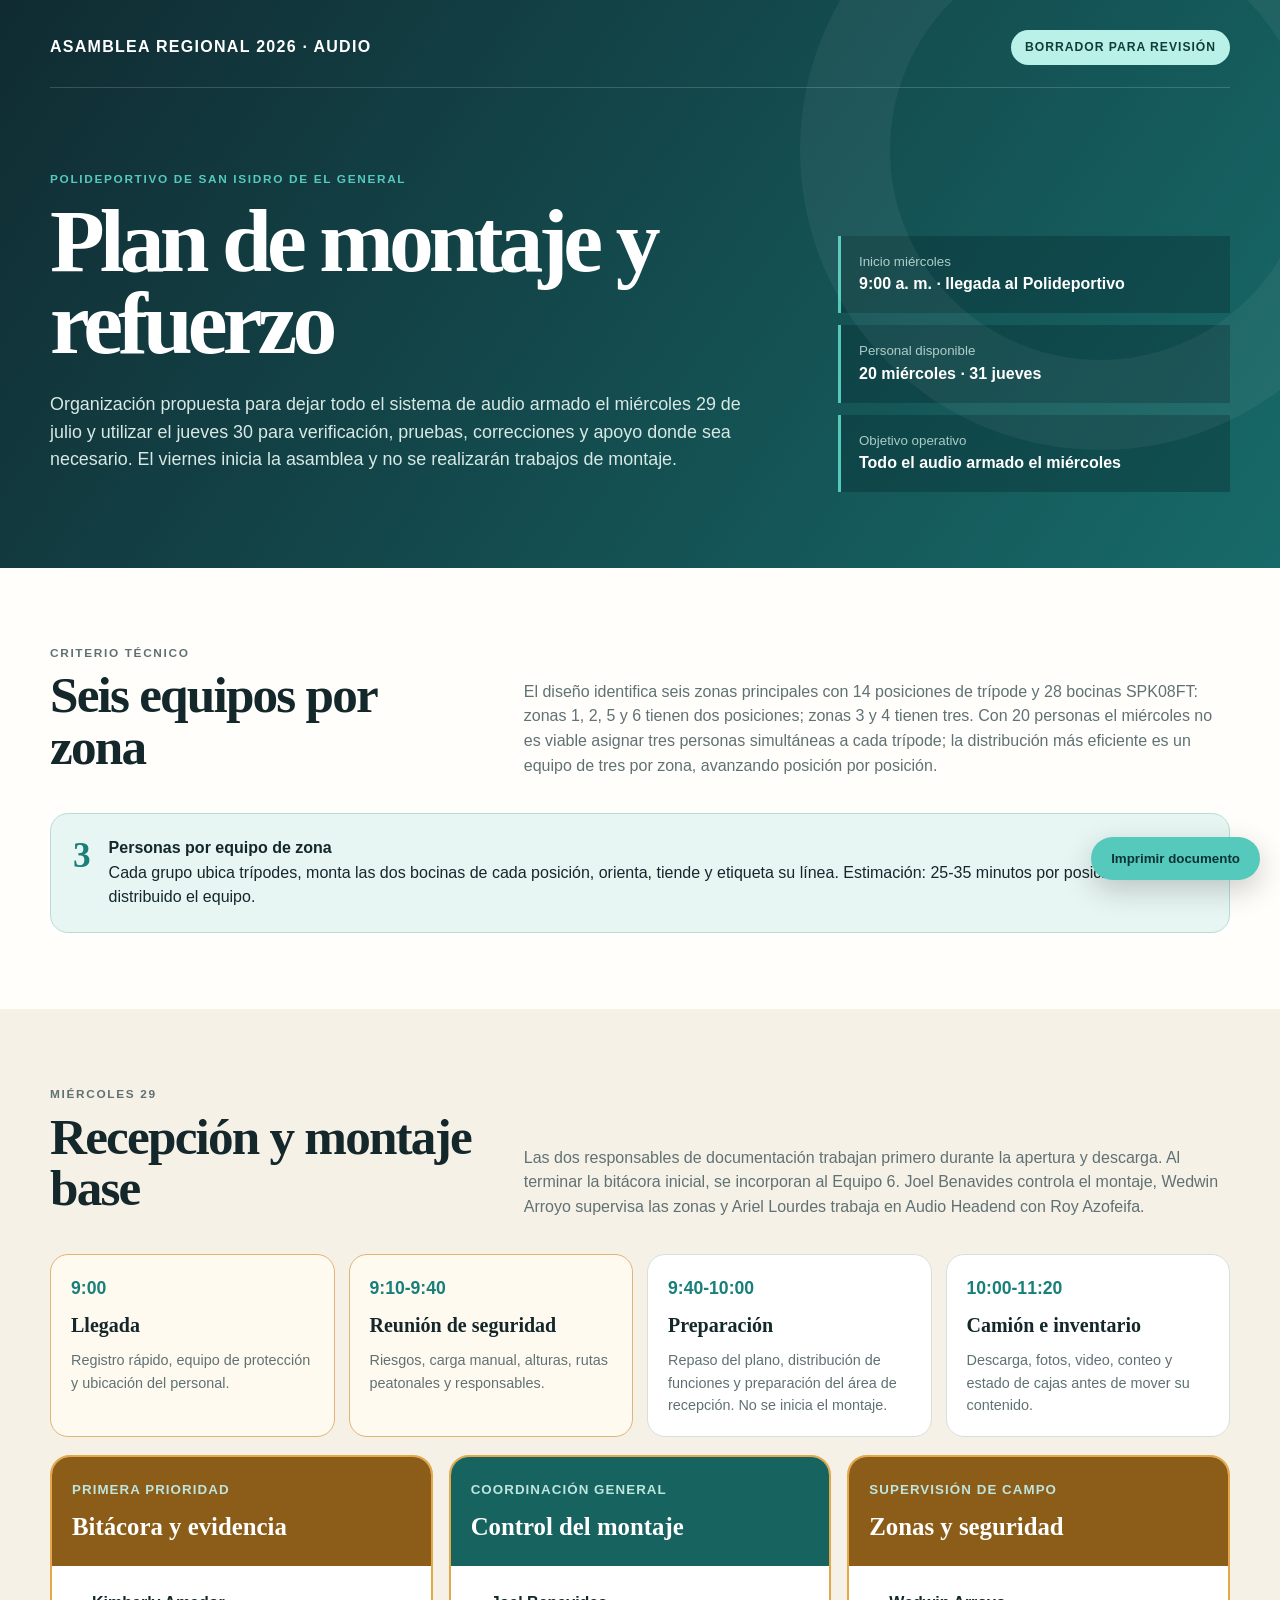
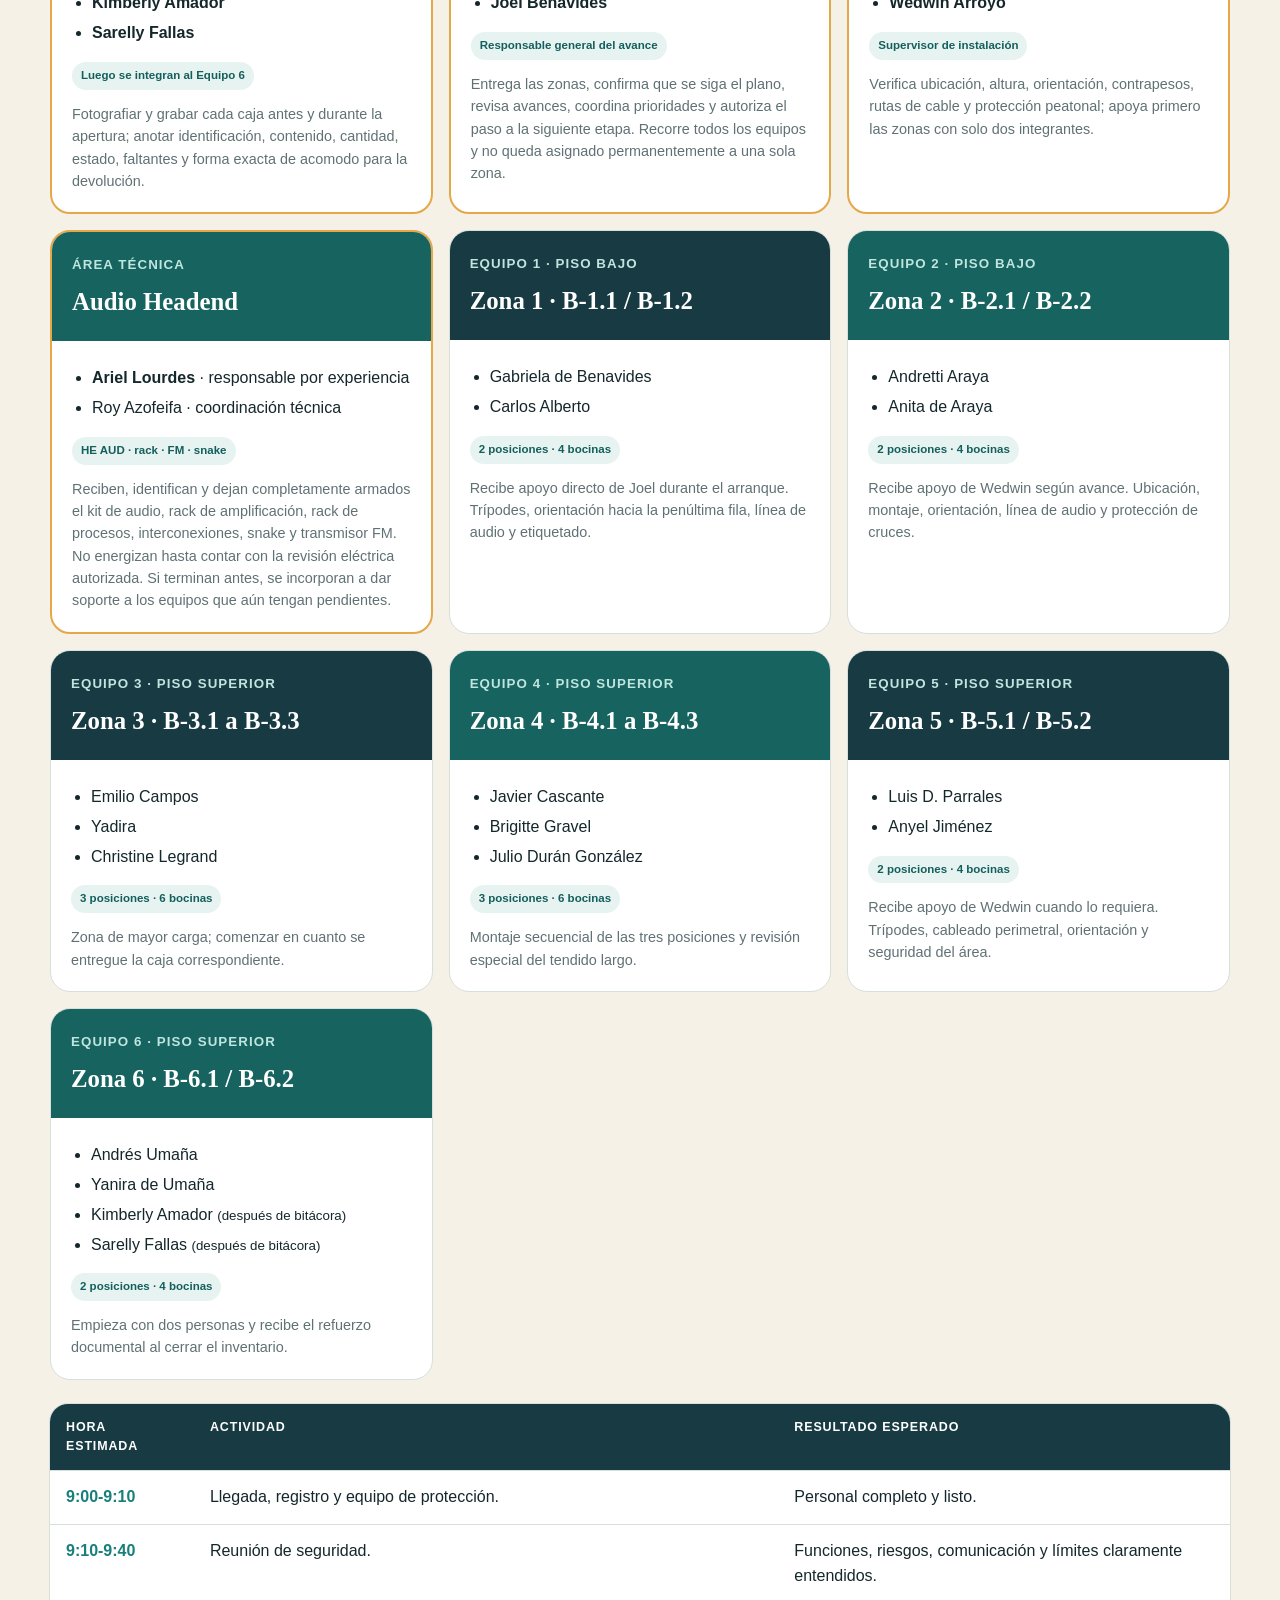
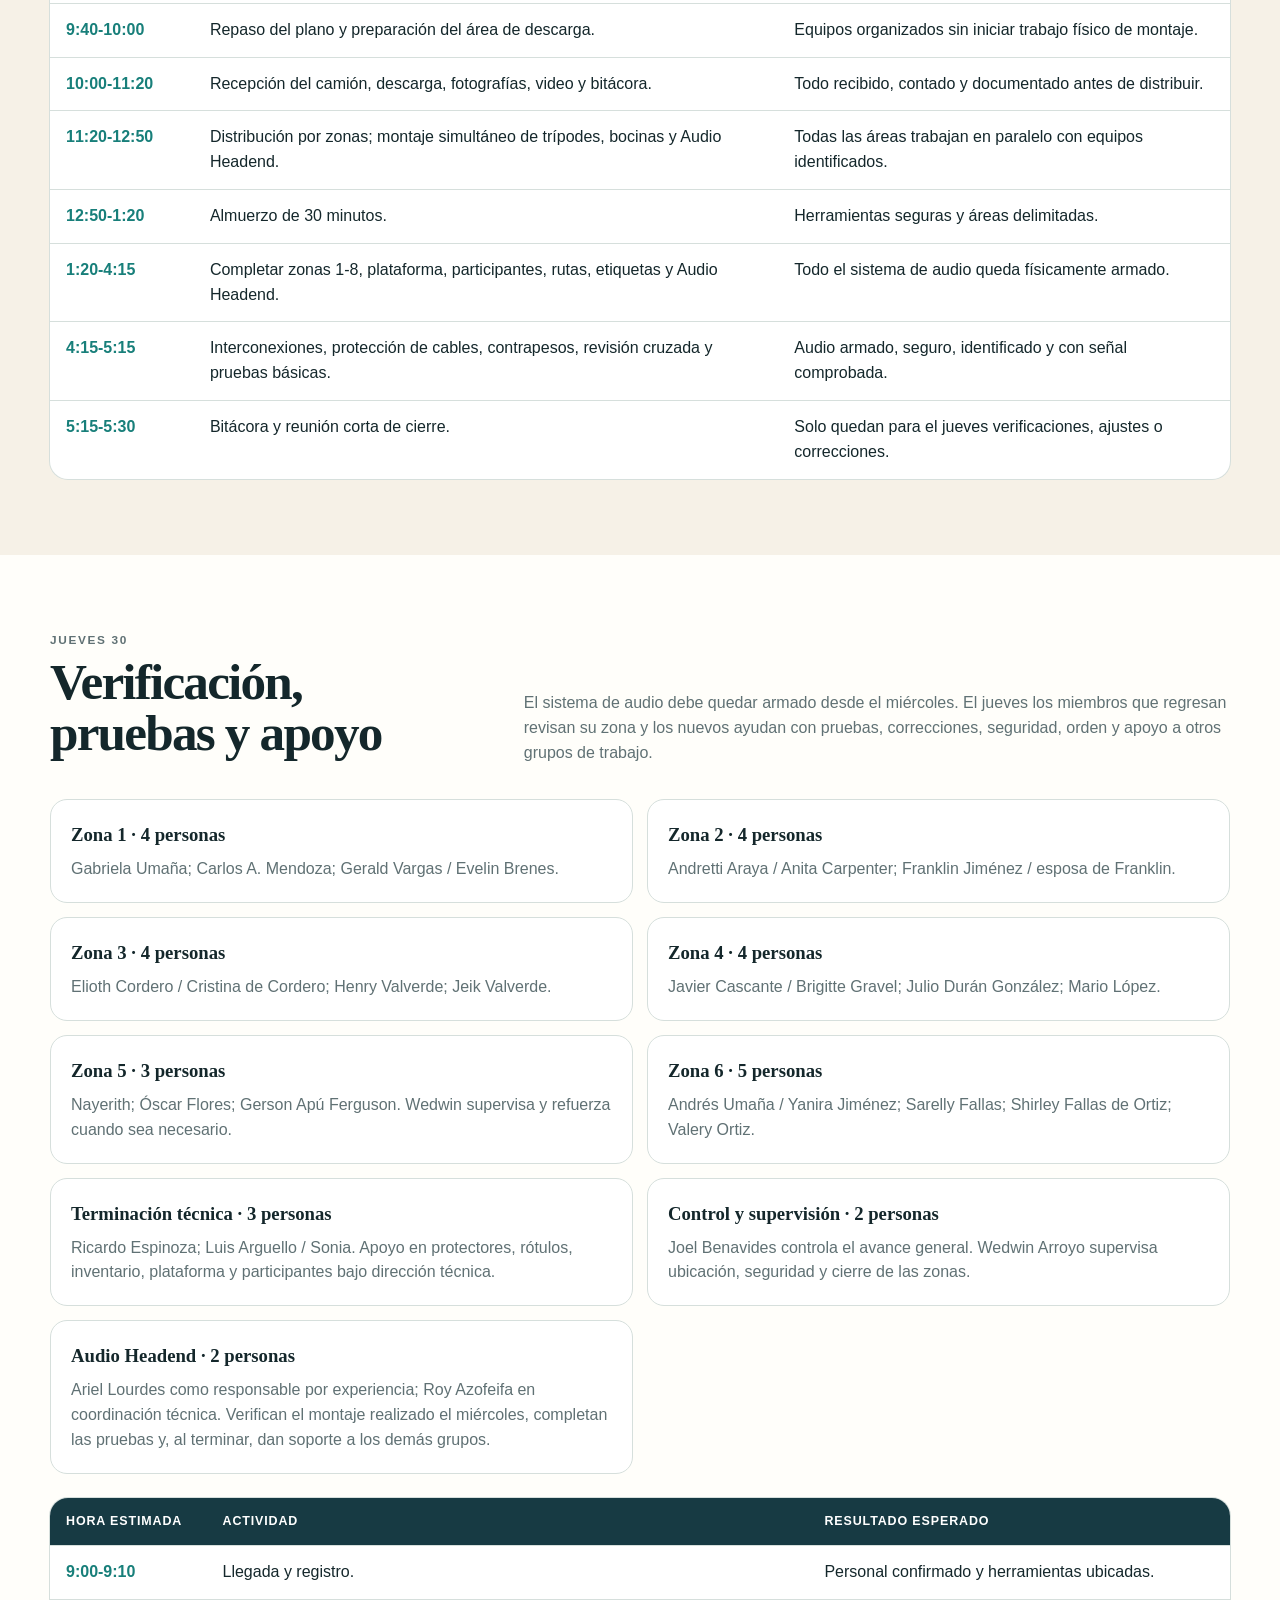
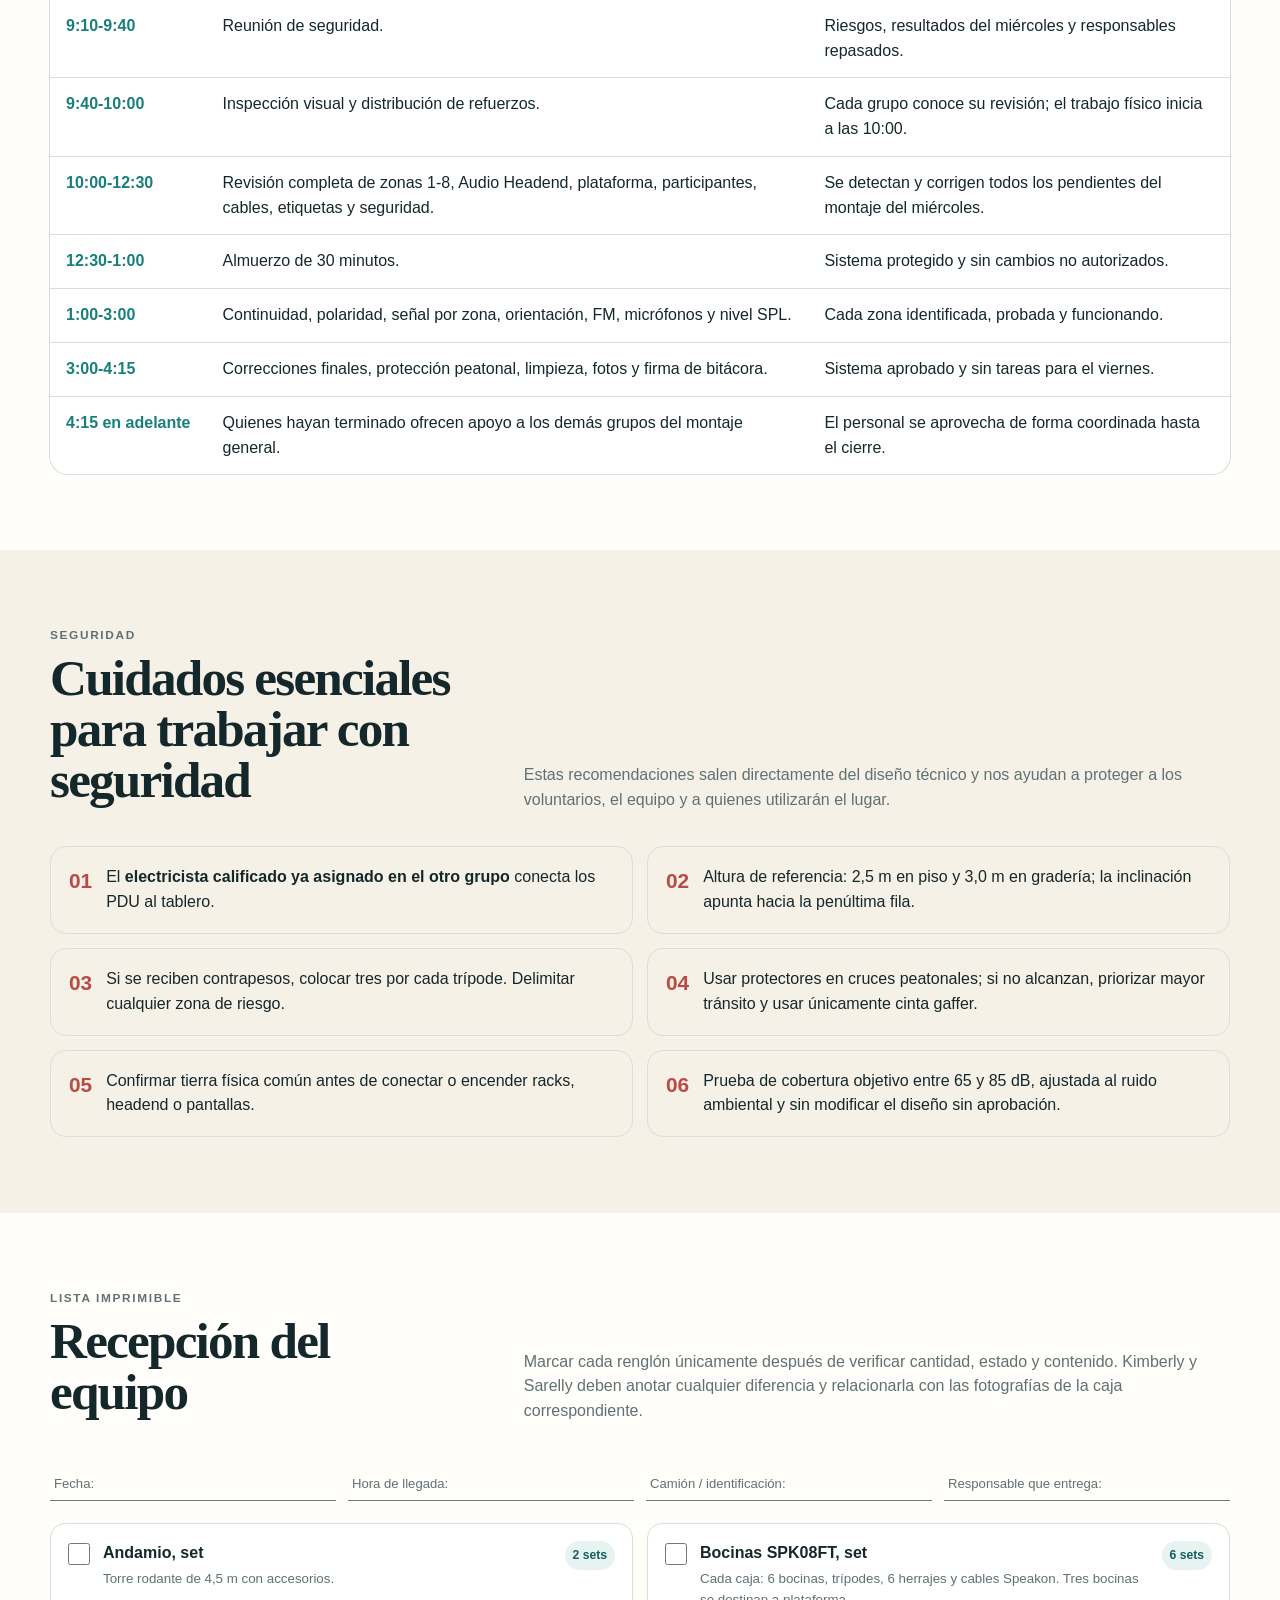
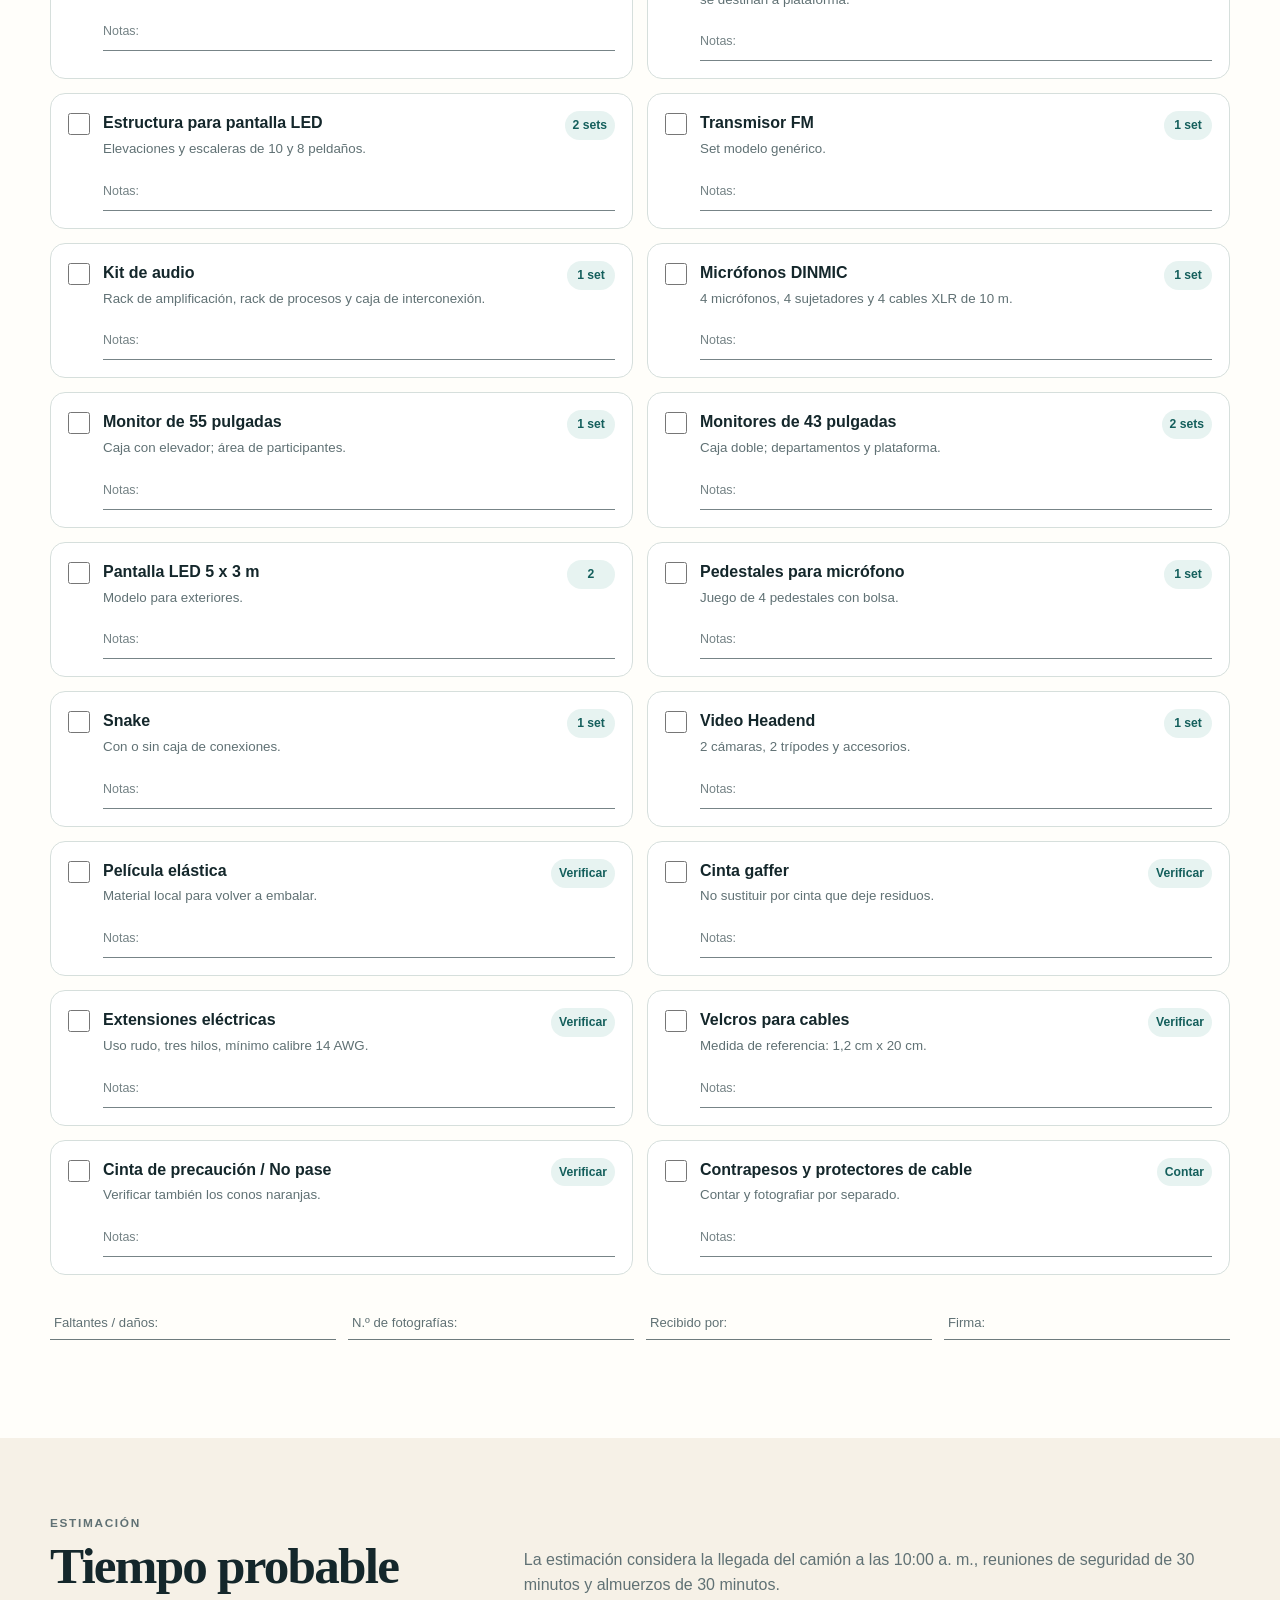
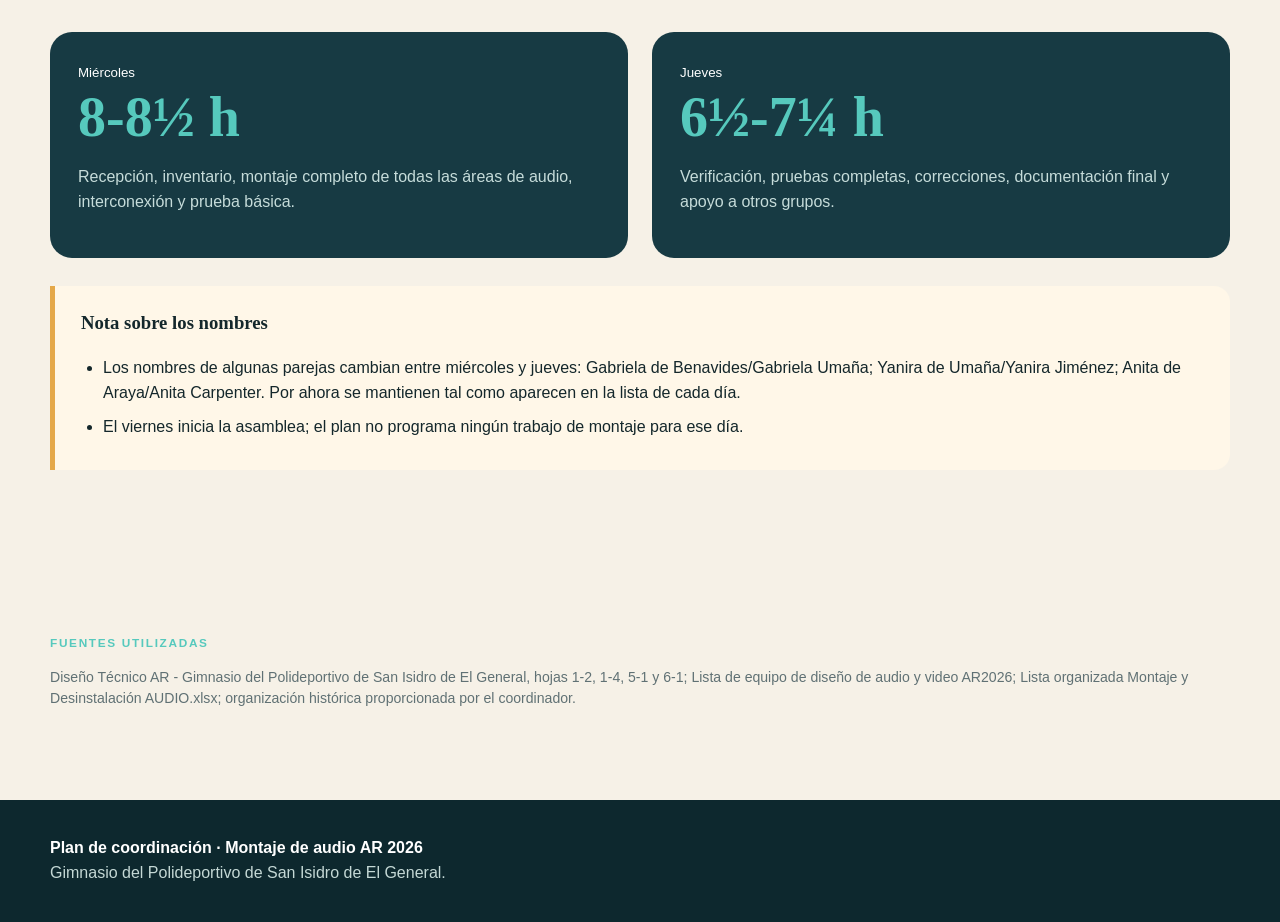
==== compact.html @ 38f13f56 "Add files via upload" ====
<!doctype html>
<html lang="es">
<head>
  <meta charset="utf-8">
  <meta name="viewport" content="width=device-width,initial-scale=1">
  <title>Plan de montaje de audio | AR 2026</title>
  <link rel="stylesheet" href="styles.css">
  <link rel="stylesheet" href="compact-print.css">
</head>
<body>
  <header class="hero"><div class="shell"><div class="brand"><strong>ASAMBLEA REGIONAL 2026 · AUDIO</strong><span class="status">Borrador para revisión</span></div><div class="hero-grid"><div><p class="eyebrow">Polideportivo de San Isidro de El General</p><h1>Plan de montaje y refuerzo</h1><p class="lead">Organización propuesta para dejar todo el sistema de audio armado el miércoles 29 de julio y utilizar el jueves 30 para verificación, pruebas, correcciones y apoyo donde sea necesario. El viernes inicia la asamblea y no se realizarán trabajos de montaje.</p></div><div class="hero-facts"><div><small>Inicio miércoles</small><b>9:00 a. m. · llegada al Polideportivo</b></div><div><small>Personal disponible</small><b>20 miércoles · 31 jueves</b></div><div><small>Objetivo operativo</small><b>Todo el audio armado el miércoles</b></div></div></div></div></header>

  <section class="section"><div class="shell"><div class="section-head"><div><p class="kicker">Criterio técnico</p><h2>Seis equipos por zona</h2></div><p>El diseño identifica seis zonas principales con 14 posiciones de trípode y 28 bocinas SPK08FT: zonas 1, 2, 5 y 6 tienen dos posiciones; zonas 3 y 4 tienen tres. Con 20 personas el miércoles no es viable asignar tres personas simultáneas a cada trípode; la distribución más eficiente es un equipo de tres por zona, avanzando posición por posición.</p></div><div class="callout"><div class="num">3</div><p><b>Personas por equipo de zona</b><br>Cada grupo ubica trípodes, monta las dos bocinas de cada posición, orienta, tiende y etiqueta su línea. Estimación: 25-35 minutos por posición una vez distribuido el equipo.</p></div></div></section>

  <section class="section alt"><div class="shell"><div class="section-head"><div><p class="kicker">Miércoles 29</p><h2>Recepción y montaje base</h2></div><p>Las dos responsables de documentación trabajan primero durante la apertura y descarga. Al terminar la bitácora inicial, se incorporan al Equipo 6. Joel Benavides controla el montaje, Wedwin Arroyo supervisa las zonas y Ariel Lourdes trabaja en Audio Headend con Roy Azofeifa.</p></div>
    <div class="timeline"><article class="time-card critical"><time>9:00</time><h3>Llegada</h3><p>Registro rápido, equipo de protección y ubicación del personal.</p></article><article class="time-card critical"><time>9:10-9:40</time><h3>Reunión de seguridad</h3><p>Riesgos, carga manual, alturas, rutas peatonales y responsables.</p></article><article class="time-card"><time>9:40-10:00</time><h3>Preparación</h3><p>Repaso del plano, distribución de funciones y preparación del área de recepción. No se inicia el montaje.</p></article><article class="time-card"><time>10:00-11:20</time><h3>Camión e inventario</h3><p>Descarga, fotos, video, conteo y estado de cajas antes de mover su contenido.</p></article></div>
    <div style="height:18px"></div>
    <div class="teams">
      <article class="team special"><div class="team-top"><small>Primera prioridad</small><h3>Bitácora y evidencia</h3></div><div class="team-body"><ul><li><b>Kimberly Amador</b></li><li><b>Sarelly Fallas</b></li></ul><span class="tag">Luego se integran al Equipo 6</span><p class="task">Fotografiar y grabar cada caja antes y durante la apertura; anotar identificación, contenido, cantidad, estado, faltantes y forma exacta de acomodo para la devolución.</p></div></article>
      <article class="team special"><div class="team-top"><small>Coordinación general</small><h3>Control del montaje</h3></div><div class="team-body"><ul><li><b>Joel Benavides</b></li></ul><span class="tag">Responsable general del avance</span><p class="task">Entrega las zonas, confirma que se siga el plano, revisa avances, coordina prioridades y autoriza el paso a la siguiente etapa. Recorre todos los equipos y no queda asignado permanentemente a una sola zona.</p></div></article>
      <article class="team special"><div class="team-top"><small>Supervisión de campo</small><h3>Zonas y seguridad</h3></div><div class="team-body"><ul><li><b>Wedwin Arroyo</b></li></ul><span class="tag">Supervisor de instalación</span><p class="task">Verifica ubicación, altura, orientación, contrapesos, rutas de cable y protección peatonal; apoya primero las zonas con solo dos integrantes.</p></div></article>
      <article class="team special"><div class="team-top"><small>Área técnica</small><h3>Audio Headend</h3></div><div class="team-body"><ul><li><b>Ariel Lourdes</b> · responsable por experiencia</li><li>Roy Azofeifa · coordinación técnica</li></ul><span class="tag">HE AUD · rack · FM · snake</span><p class="task">Reciben, identifican y dejan completamente armados el kit de audio, rack de amplificación, rack de procesos, interconexiones, snake y transmisor FM. No energizan hasta contar con la revisión eléctrica autorizada. Si terminan antes, se incorporan a dar soporte a los equipos que aún tengan pendientes.</p></div></article>
      <article class="team"><div class="team-top"><small>Equipo 1 · Piso bajo</small><h3>Zona 1 · B-1.1 / B-1.2</h3></div><div class="team-body"><ul><li>Gabriela de Benavides</li><li>Carlos Alberto</li></ul><span class="tag">2 posiciones · 4 bocinas</span><p class="task">Recibe apoyo directo de Joel durante el arranque. Trípodes, orientación hacia la penúltima fila, línea de audio y etiquetado.</p></div></article>
      <article class="team"><div class="team-top"><small>Equipo 2 · Piso bajo</small><h3>Zona 2 · B-2.1 / B-2.2</h3></div><div class="team-body"><ul><li>Andretti Araya</li><li>Anita de Araya</li></ul><span class="tag">2 posiciones · 4 bocinas</span><p class="task">Recibe apoyo de Wedwin según avance. Ubicación, montaje, orientación, línea de audio y protección de cruces.</p></div></article>
      <article class="team"><div class="team-top"><small>Equipo 3 · Piso superior</small><h3>Zona 3 · B-3.1 a B-3.3</h3></div><div class="team-body"><ul><li>Emilio Campos</li><li>Yadira</li><li>Christine Legrand</li></ul><span class="tag">3 posiciones · 6 bocinas</span><p class="task">Zona de mayor carga; comenzar en cuanto se entregue la caja correspondiente.</p></div></article>
      <article class="team"><div class="team-top"><small>Equipo 4 · Piso superior</small><h3>Zona 4 · B-4.1 a B-4.3</h3></div><div class="team-body"><ul><li>Javier Cascante</li><li>Brigitte Gravel</li><li>Julio Durán González</li></ul><span class="tag">3 posiciones · 6 bocinas</span><p class="task">Montaje secuencial de las tres posiciones y revisión especial del tendido largo.</p></div></article>
      <article class="team"><div class="team-top"><small>Equipo 5 · Piso superior</small><h3>Zona 5 · B-5.1 / B-5.2</h3></div><div class="team-body"><ul><li>Luis D. Parrales</li><li>Anyel Jiménez</li></ul><span class="tag">2 posiciones · 4 bocinas</span><p class="task">Recibe apoyo de Wedwin cuando lo requiera. Trípodes, cableado perimetral, orientación y seguridad del área.</p></div></article>
      <article class="team"><div class="team-top"><small>Equipo 6 · Piso superior</small><h3>Zona 6 · B-6.1 / B-6.2</h3></div><div class="team-body"><ul><li>Andrés Umaña</li><li>Yanira de Umaña</li><li>Kimberly Amador <small>(después de bitácora)</small></li><li>Sarelly Fallas <small>(después de bitácora)</small></li></ul><span class="tag">2 posiciones · 4 bocinas</span><p class="task">Empieza con dos personas y recibe el refuerzo documental al cerrar el inventario.</p></div></article>
    </div>
    <div style="height:24px"></div>
    <table class="schedule"><thead><tr><th>Hora estimada</th><th>Actividad</th><th>Resultado esperado</th></tr></thead><tbody><tr><td>9:00-9:10</td><td>Llegada, registro y equipo de protección.</td><td>Personal completo y listo.</td></tr><tr><td>9:10-9:40</td><td>Reunión de seguridad.</td><td>Funciones, riesgos, comunicación y límites claramente entendidos.</td></tr><tr><td>9:40-10:00</td><td>Repaso del plano y preparación del área de descarga.</td><td>Equipos organizados sin iniciar trabajo físico de montaje.</td></tr><tr><td>10:00-11:20</td><td>Recepción del camión, descarga, fotografías, video y bitácora.</td><td>Todo recibido, contado y documentado antes de distribuir.</td></tr><tr><td>11:20-12:50</td><td>Distribución por zonas; montaje simultáneo de trípodes, bocinas y Audio Headend.</td><td>Todas las áreas trabajan en paralelo con equipos identificados.</td></tr><tr><td>12:50-1:20</td><td>Almuerzo de 30 minutos.</td><td>Herramientas seguras y áreas delimitadas.</td></tr><tr><td>1:20-4:15</td><td>Completar zonas 1-8, plataforma, participantes, rutas, etiquetas y Audio Headend.</td><td>Todo el sistema de audio queda físicamente armado.</td></tr><tr><td>4:15-5:15</td><td>Interconexiones, protección de cables, contrapesos, revisión cruzada y pruebas básicas.</td><td>Audio armado, seguro, identificado y con señal comprobada.</td></tr><tr><td>5:15-5:30</td><td>Bitácora y reunión corta de cierre.</td><td>Solo quedan para el jueves verificaciones, ajustes o correcciones.</td></tr></tbody></table>
  </div></section>

  <section class="section"><div class="shell"><div class="section-head"><div><p class="kicker">Jueves 30</p><h2>Verificación, pruebas y apoyo</h2></div><p>El sistema de audio debe quedar armado desde el miércoles. El jueves los miembros que regresan revisan su zona y los nuevos ayudan con pruebas, correcciones, seguridad, orden y apoyo a otros grupos de trabajo.</p></div>
    <div class="reinforce-grid">
      <article class="reinforce"><h3>Zona 1 · 4 personas</h3><p>Gabriela Umaña; Carlos A. Mendoza; Gerald Vargas / Evelin Brenes.</p></article>
      <article class="reinforce"><h3>Zona 2 · 4 personas</h3><p>Andretti Araya / Anita Carpenter; Franklin Jiménez / esposa de Franklin.</p></article>
      <article class="reinforce"><h3>Zona 3 · 4 personas</h3><p>Elioth Cordero / Cristina de Cordero; Henry Valverde; Jeik Valverde.</p></article>
      <article class="reinforce"><h3>Zona 4 · 4 personas</h3><p>Javier Cascante / Brigitte Gravel; Julio Durán González; Mario López.</p></article>
      <article class="reinforce"><h3>Zona 5 · 3 personas</h3><p>Nayerith; Óscar Flores; Gerson Apú Ferguson. Wedwin supervisa y refuerza cuando sea necesario.</p></article>
      <article class="reinforce"><h3>Zona 6 · 5 personas</h3><p>Andrés Umaña / Yanira Jiménez; Sarelly Fallas; Shirley Fallas de Ortiz; Valery Ortiz.</p></article>
      <article class="reinforce"><h3>Terminación técnica · 3 personas</h3><p>Ricardo Espinoza; Luis Arguello / Sonia. Apoyo en protectores, rótulos, inventario, plataforma y participantes bajo dirección técnica.</p></article>
      <article class="reinforce"><h3>Control y supervisión · 2 personas</h3><p>Joel Benavides controla el avance general. Wedwin Arroyo supervisa ubicación, seguridad y cierre de las zonas.</p></article>
      <article class="reinforce"><h3>Audio Headend · 2 personas</h3><p>Ariel Lourdes como responsable por experiencia; Roy Azofeifa en coordinación técnica. Verifican el montaje realizado el miércoles, completan las pruebas y, al terminar, dan soporte a los demás grupos.</p></article>
    </div>
    <div style="height:24px"></div>
    <table class="schedule"><thead><tr><th>Hora estimada</th><th>Actividad</th><th>Resultado esperado</th></tr></thead><tbody><tr><td>9:00-9:10</td><td>Llegada y registro.</td><td>Personal confirmado y herramientas ubicadas.</td></tr><tr><td>9:10-9:40</td><td>Reunión de seguridad.</td><td>Riesgos, resultados del miércoles y responsables repasados.</td></tr><tr><td>9:40-10:00</td><td>Inspección visual y distribución de refuerzos.</td><td>Cada grupo conoce su revisión; el trabajo físico inicia a las 10:00.</td></tr><tr><td>10:00-12:30</td><td>Revisión completa de zonas 1-8, Audio Headend, plataforma, participantes, cables, etiquetas y seguridad.</td><td>Se detectan y corrigen todos los pendientes del montaje del miércoles.</td></tr><tr><td>12:30-1:00</td><td>Almuerzo de 30 minutos.</td><td>Sistema protegido y sin cambios no autorizados.</td></tr><tr><td>1:00-3:00</td><td>Continuidad, polaridad, señal por zona, orientación, FM, micrófonos y nivel SPL.</td><td>Cada zona identificada, probada y funcionando.</td></tr><tr><td>3:00-4:15</td><td>Correcciones finales, protección peatonal, limpieza, fotos y firma de bitácora.</td><td>Sistema aprobado y sin tareas para el viernes.</td></tr><tr><td>4:15 en adelante</td><td>Quienes hayan terminado ofrecen apoyo a los demás grupos del montaje general.</td><td>El personal se aprovecha de forma coordinada hasta el cierre.</td></tr></tbody></table>
  </div></section>

  <section class="section alt"><div class="shell"><div class="section-head"><div><p class="kicker">Seguridad</p><h2>Cuidados esenciales para trabajar con seguridad</h2></div><p>Estas recomendaciones salen directamente del diseño técnico y nos ayudan a proteger a los voluntarios, el equipo y a quienes utilizarán el lugar.</p></div><div class="safety"><article><b>01</b><p>El <strong>electricista calificado ya asignado en el otro grupo</strong> conecta los PDU al tablero.</p></article><article><b>02</b><p>Altura de referencia: 2,5 m en piso y 3,0 m en gradería; la inclinación apunta hacia la penúltima fila.</p></article><article><b>03</b><p>Si se reciben contrapesos, colocar tres por cada trípode. Delimitar cualquier zona de riesgo.</p></article><article><b>04</b><p>Usar protectores en cruces peatonales; si no alcanzan, priorizar mayor tránsito y usar únicamente cinta gaffer.</p></article><article><b>05</b><p>Confirmar tierra física común antes de conectar o encender racks, headend o pantallas.</p></article><article><b>06</b><p>Prueba de cobertura objetivo entre 65 y 85 dB, ajustada al ruido ambiental y sin modificar el diseño sin aprobación.</p></article></div></div></section>

  <section class="section"><div class="shell"><div class="section-head"><div><p class="kicker">Lista imprimible</p><h2>Recepción del equipo</h2></div><p>Marcar cada renglón únicamente después de verificar cantidad, estado y contenido. Kimberly y Sarelly deben anotar cualquier diferencia y relacionarla con las fotografías de la caja correspondiente.</p></div>
    <div class="log-fields"><div>Fecha:</div><div>Hora de llegada:</div><div>Camión / identificación:</div><div>Responsable que entrega:</div></div>
    <div class="checklist-grid">
      <label class="check-item"><input type="checkbox"><span><strong>Andamio, set</strong><small>Torre rodante de 4,5 m con accesorios.</small></span><span class="qty">2 sets</span></label>
      <label class="check-item"><input type="checkbox"><span><strong>Bocinas SPK08FT, set</strong><small>Cada caja: 6 bocinas, trípodes, 6 herrajes y cables Speakon. Tres bocinas se destinan a plataforma.</small></span><span class="qty">6 sets</span></label>
      <label class="check-item"><input type="checkbox"><span><strong>Estructura para pantalla LED</strong><small>Elevaciones y escaleras de 10 y 8 peldaños.</small></span><span class="qty">2 sets</span></label>
      <label class="check-item"><input type="checkbox"><span><strong>Transmisor FM</strong><small>Set modelo genérico.</small></span><span class="qty">1 set</span></label>
      <label class="check-item"><input type="checkbox"><span><strong>Kit de audio</strong><small>Rack de amplificación, rack de procesos y caja de interconexión.</small></span><span class="qty">1 set</span></label>
      <label class="check-item"><input type="checkbox"><span><strong>Micrófonos DINMIC</strong><small>4 micrófonos, 4 sujetadores y 4 cables XLR de 10 m.</small></span><span class="qty">1 set</span></label>
      <label class="check-item"><input type="checkbox"><span><strong>Monitor de 55 pulgadas</strong><small>Caja con elevador; área de participantes.</small></span><span class="qty">1 set</span></label>
      <label class="check-item"><input type="checkbox"><span><strong>Monitores de 43 pulgadas</strong><small>Caja doble; departamentos y plataforma.</small></span><span class="qty">2 sets</span></label>
      <label class="check-item"><input type="checkbox"><span><strong>Pantalla LED 5 x 3 m</strong><small>Modelo para exteriores.</small></span><span class="qty">2</span></label>
      <label class="check-item"><input type="checkbox"><span><strong>Pedestales para micrófono</strong><small>Juego de 4 pedestales con bolsa.</small></span><span class="qty">1 set</span></label>
      <label class="check-item"><input type="checkbox"><span><strong>Snake</strong><small>Con o sin caja de conexiones.</small></span><span class="qty">1 set</span></label>
      <label class="check-item"><input type="checkbox"><span><strong>Video Headend</strong><small>2 cámaras, 2 trípodes y accesorios.</small></span><span class="qty">1 set</span></label>
      <label class="check-item"><input type="checkbox"><span><strong>Película elástica</strong><small>Material local para volver a embalar.</small></span><span class="qty">Verificar</span></label>
      <label class="check-item"><input type="checkbox"><span><strong>Cinta gaffer</strong><small>No sustituir por cinta que deje residuos.</small></span><span class="qty">Verificar</span></label>
      <label class="check-item"><input type="checkbox"><span><strong>Extensiones eléctricas</strong><small>Uso rudo, tres hilos, mínimo calibre 14 AWG.</small></span><span class="qty">Verificar</span></label>
      <label class="check-item"><input type="checkbox"><span><strong>Velcros para cables</strong><small>Medida de referencia: 1,2 cm x 20 cm.</small></span><span class="qty">Verificar</span></label>
      <label class="check-item"><input type="checkbox"><span><strong>Cinta de precaución / No pase</strong><small>Verificar también los conos naranjas.</small></span><span class="qty">Verificar</span></label>
      <label class="check-item"><input type="checkbox"><span><strong>Contrapesos y protectores de cable</strong><small>Contar y fotografiar por separado.</small></span><span class="qty">Contar</span></label>
    </div>
    <div class="log-fields"><div>Faltantes / daños:</div><div>N.º de fotografías:</div><div>Recibido por:</div><div>Firma:</div></div>
  </div></section>

  <section class="section alt"><div class="shell"><div class="section-head"><div><p class="kicker">Estimación</p><h2>Tiempo probable</h2></div><p>La estimación considera la llegada del camión a las 10:00 a. m., reuniones de seguridad de 30 minutos y almuerzos de 30 minutos.</p></div><div class="estimate"><article class="estimate-card"><small>Miércoles</small><strong>8-8½ h</strong><p>Recepción, inventario, montaje completo de todas las áreas de audio, interconexión y prueba básica.</p></article><article class="estimate-card"><small>Jueves</small><strong>6½-7¼ h</strong><p>Verificación, pruebas completas, correcciones, documentación final y apoyo a otros grupos.</p></article></div><div style="height:28px"></div><div class="review"><h3>Nota sobre los nombres</h3><ul class="checks"><li>Los nombres de algunas parejas cambian entre miércoles y jueves: Gabriela de Benavides/Gabriela Umaña; Yanira de Umaña/Yanira Jiménez; Anita de Araya/Anita Carpenter. Por ahora se mantienen tal como aparecen en la lista de cada día.</li><li>El viernes inicia la asamblea; el plan no programa ningún trabajo de montaje para ese día.</li></ul></div></div></section>

  <section class="section alt"><div class="shell sources"><p class="kicker">Fuentes utilizadas</p><p>Diseño Técnico AR - Gimnasio del Polideportivo de San Isidro de El General, hojas 1-2, 1-4, 5-1 y 6-1; Lista de equipo de diseño de audio y video AR2026; Lista organizada Montaje y Desinstalación AUDIO.xlsx; organización histórica proporcionada por el coordinador.</p></div></section>
  <footer><div class="shell"><strong>Plan de coordinación · Montaje de audio AR 2026</strong><br>Gimnasio del Polideportivo de San Isidro de El General.</div></footer>
  <button class="print" id="printButton" type="button">Imprimir documento</button>
  <script src="script.js"></script>
</body>
</html>
---- styles.css ----
:root{--ink:#14272b;--navy:#173a43;--teal:#187f7a;--aqua:#56c9bd;--cream:#f6f1e7;--paper:#fffefa;--line:#d6dfdc;--red:#b94b47;--amber:#e4a849;--muted:#607174}*{box-sizing:border-box}html{scroll-behavior:smooth}body{margin:0;background:var(--paper);color:var(--ink);font:16px/1.55 Arial,Helvetica,sans-serif}.shell{width:min(1180px,calc(100% - 32px));margin:auto}.hero{background:linear-gradient(125deg,#102b32,#176a69);color:#fff;padding:30px 0 76px;position:relative;overflow:hidden}.hero:after{content:"";position:absolute;width:420px;height:420px;border:90px solid #ffffff0d;border-radius:50%;right:-120px;top:-150px}.brand{display:flex;justify-content:space-between;gap:20px;align-items:center;border-bottom:1px solid #ffffff2b;padding-bottom:22px}.brand strong{letter-spacing:.08em}.status{background:#b9f1e8;color:#103c3c;border-radius:999px;padding:8px 14px;font-size:.76rem;font-weight:800;text-transform:uppercase;letter-spacing:.08em}.hero-grid{display:grid;grid-template-columns:1.3fr .7fr;gap:60px;align-items:end;padding-top:70px}.eyebrow,.kicker{text-transform:uppercase;letter-spacing:.14em;font-size:.74rem;font-weight:900;color:var(--aqua)}h1,h2,h3{font-family:Georgia,serif}h1{font-size:clamp(3rem,7vw,6.3rem);line-height:.92;letter-spacing:-.055em;margin:12px 0 26px}.lead{font-size:1.12rem;color:#d7e8e5;max-width:700px}.hero-facts{display:grid;gap:12px}.hero-facts div{padding:16px 18px;border-left:3px solid var(--aqua);background:#092e336b}.hero-facts small,.hero-facts b{display:block}.hero-facts small{color:#aacbc7}.section{padding:76px 0}.section.alt{background:var(--cream)}.section-head{display:grid;grid-template-columns:.75fr 1.25fr;gap:50px;align-items:end;margin-bottom:34px}.section h2{font-size:clamp(2.2rem,4vw,3.8rem);line-height:1;letter-spacing:-.035em;margin:7px 0}.section-head p{color:var(--muted);margin:0}.callout{display:grid;grid-template-columns:auto 1fr;gap:18px;padding:22px;border:1px solid #b5ddd8;background:#e8f6f3;border-radius:18px}.callout .num{font:700 2.2rem Georgia,serif;color:var(--teal)}.callout p{margin:0}.timeline{display:grid;grid-template-columns:repeat(4,1fr);gap:14px}.time-card{border:1px solid var(--line);border-radius:18px;background:#fff;padding:20px}.time-card time{display:block;color:var(--teal);font-weight:900;font-size:1.1rem}.time-card h3{margin:8px 0;font-size:1.25rem}.time-card p{margin:0;color:var(--muted);font-size:.9rem}.time-card.critical{border-color:#e2b276;background:#fffaf0}.teams{display:grid;grid-template-columns:repeat(3,1fr);gap:16px}.team{border:1px solid var(--line);background:#fff;border-radius:20px;overflow:hidden}.team-top{padding:20px;color:#fff;background:var(--navy)}.team:nth-child(2n) .team-top{background:#17635f}.team-top small{color:#bfe5df;text-transform:uppercase;font-weight:800;letter-spacing:.08em}.team-top h3{margin:6px 0 0;font-size:1.55rem}.team-body{padding:20px}.team-body ul{margin:0 0 16px;padding-left:20px}.team-body li{margin:5px 0}.tag{display:inline-block;padding:5px 9px;border-radius:999px;background:#e7f3f1;color:#145f5c;font-size:.72rem;font-weight:800}.task{color:var(--muted);font-size:.9rem;margin:13px 0 0}.special{border:2px solid var(--amber)}.special .team-top{background:#8c5d18}.schedule{width:100%;border-collapse:collapse;background:#fff;border-radius:18px;overflow:hidden;box-shadow:0 0 0 1px var(--line)}.schedule th,.schedule td{padding:14px 16px;border-bottom:1px solid var(--line);text-align:left;vertical-align:top}.schedule th{background:var(--navy);color:#fff;font-size:.78rem;text-transform:uppercase;letter-spacing:.07em}.schedule tr:last-child td{border-bottom:0}.schedule td:first-child{font-weight:900;color:var(--teal);white-space:nowrap}.reinforce-grid{display:grid;grid-template-columns:repeat(2,1fr);gap:14px}.reinforce{padding:20px;border-radius:17px;background:#fff;border:1px solid var(--line)}.reinforce h3{margin:0 0 8px}.reinforce p{margin:0;color:var(--muted)}.safety{display:grid;grid-template-columns:repeat(2,1fr);gap:14px}.safety article{display:grid;grid-template-columns:auto 1fr;gap:14px;padding:18px;border:1px solid var(--line);border-radius:16px}.safety b{color:var(--red);font-size:1.3rem}.safety p{margin:0}.estimate{display:grid;grid-template-columns:1fr 1fr;gap:24px}.estimate-card{background:var(--navy);color:#fff;border-radius:22px;padding:28px}.estimate-card strong{display:block;font:700 clamp(2rem,5vw,3.5rem) Georgia,serif;color:var(--aqua)}.estimate-card p{color:#c6dcda}.checks{margin:0;padding-left:22px}.checks li{margin:9px 0}.review{border-left:5px solid var(--amber);background:#fff7e8;padding:22px 26px;border-radius:0 16px 16px 0}.review h3{margin-top:0}.sources{font-size:.88rem;color:var(--muted)}footer{padding:36px 0;background:#0d282e;color:#c4d8d5}footer strong{color:#fff}.print{position:fixed;right:20px;bottom:20px;border:0;border-radius:999px;background:var(--aqua);color:#0b3334;padding:14px 20px;font-weight:900;box-shadow:0 10px 30px #0003;cursor:pointer}@media(max-width:850px){.hero-grid,.section-head,.estimate{grid-template-columns:1fr}.timeline,.teams{grid-template-columns:repeat(2,1fr)}.hero-grid{gap:25px}.section-head{gap:12px}}@media(max-width:580px){.timeline,.teams,.reinforce-grid,.safety{grid-template-columns:1fr}.brand{align-items:flex-start;flex-direction:column}.section{padding:55px 0}.schedule{display:block;overflow-x:auto}h1{font-size:3.2rem}.print{right:12px;bottom:12px}}@media print{.hero{padding:20px 0 30px}.hero-grid{padding-top:25px}.hero:after,.print{display:none}.section{padding:28px 0}.team,.time-card,.reinforce,.safety article,.estimate-card,.review{break-inside:avoid}.teams{grid-template-columns:repeat(2,1fr)}body{font-size:11pt}.shell{width:94%}}

.checklist-grid{display:grid;grid-template-columns:repeat(2,1fr);gap:14px}.check-item{display:grid;grid-template-columns:auto 1fr auto;gap:13px;align-items:start;padding:17px;border:1px solid var(--line);border-radius:15px;background:#fff}.check-item:after{content:"Notas:";grid-column:2/4;min-height:28px;padding-top:9px;border-bottom:1px solid #778487;color:#748285;font-size:.78rem}.check-item input{width:22px;height:22px;margin:2px 0;accent-color:var(--teal)}.check-item strong,.check-item small{display:block}.check-item small{color:var(--muted);margin-top:3px}.qty{min-width:48px;text-align:center;background:#e7f3f1;color:#145f5c;padding:5px 8px;border-radius:999px;font-size:.76rem;font-weight:900}.log-fields{display:grid;grid-template-columns:repeat(4,1fr);gap:12px;margin:22px 0}.log-fields div{border-bottom:1px solid #6e7b7d;padding:16px 4px 6px;color:var(--muted);font-size:.82rem}@media(max-width:700px){.checklist-grid,.log-fields{grid-template-columns:1fr}}@media print{.check-item input{appearance:none;border:1.5px solid #111;border-radius:2px;background:#fff}.checklist-grid{grid-template-columns:repeat(2,1fr)}.check-item{padding:10px}.check-item:after{min-height:24px}.log-fields{grid-template-columns:repeat(4,1fr)}}
---- compact-print.css ----
@page{size:letter;margin:7mm}
@media print{
  body{font-size:8pt;line-height:1.28;background:#fff}
  .shell{width:98%}
  .hero{padding:10px 0 15px}
  .brand{padding-bottom:8px}
  .hero-grid{grid-template-columns:1.15fr .85fr;gap:18px;padding-top:16px}
  h1{font-size:30pt;margin:5px 0 9px}
  .lead{font-size:8.5pt;line-height:1.35}
  .hero-facts{gap:5px}
  .hero-facts div{padding:6px 9px}
  .section{padding:15px 0}
  .section-head{grid-template-columns:.72fr 1.28fr;gap:18px;margin-bottom:10px}
  .section h2{font-size:20pt;margin:3px 0}
  .section-head p{line-height:1.35}
  .callout{padding:9px;gap:9px;border-radius:9px}
  .callout .num{font-size:18pt}
  .timeline{gap:6px}
  .time-card{padding:8px;border-radius:9px}
  .time-card time{font-size:8.5pt}
  .time-card h3{font-size:9.5pt;margin:3px 0}
  .time-card p{font-size:7pt}
  .teams{grid-template-columns:repeat(3,1fr);gap:7px}
  .team{border-radius:10px}
  .team-top,.team-body{padding:8px}
  .team-top h3{font-size:11pt;margin-top:2px}
  .team-body ul{margin:0 0 5px;padding-left:14px}
  .team-body li{margin:1px 0}
  .tag{padding:2px 5px;font-size:6.5pt}
  .task{font-size:6.8pt;margin-top:5px}
  .schedule th,.schedule td{padding:4px 6px;font-size:6.8pt;line-height:1.22}
  .reinforce-grid{grid-template-columns:repeat(3,1fr);gap:6px}
  .reinforce{padding:8px;border-radius:8px}
  .reinforce h3{font-size:9.5pt;margin-bottom:3px}
  .safety{grid-template-columns:repeat(3,1fr);gap:6px}
  .safety article{padding:7px;gap:6px;border-radius:8px}
  .safety b{font-size:10pt}
  .checklist-grid{grid-template-columns:repeat(3,1fr);gap:5px}
  .check-item{padding:6px;gap:5px;border-radius:7px;font-size:7pt;break-inside:avoid;page-break-inside:avoid}
  .check-item input{width:12px;height:12px}
  .check-item small{font-size:6pt;line-height:1.2}
  .check-item:after{min-height:14px;padding-top:3px;font-size:6pt}
  .qty{min-width:31px;padding:2px 4px;font-size:5.8pt}
  .log-fields{gap:7px;margin:8px 0}
  .log-fields div{padding:7px 2px 3px;font-size:6.5pt}
  .estimate{gap:8px}
  .estimate-card{padding:10px;border-radius:10px}
  .estimate-card strong{font-size:20pt}
  .review{padding:9px 12px;border-radius:0 8px 8px 0}
  .review h3{margin-bottom:4px}
  .checks li{margin:3px 0}
  .sources{font-size:6.5pt}
  footer{padding:12px 0}
}
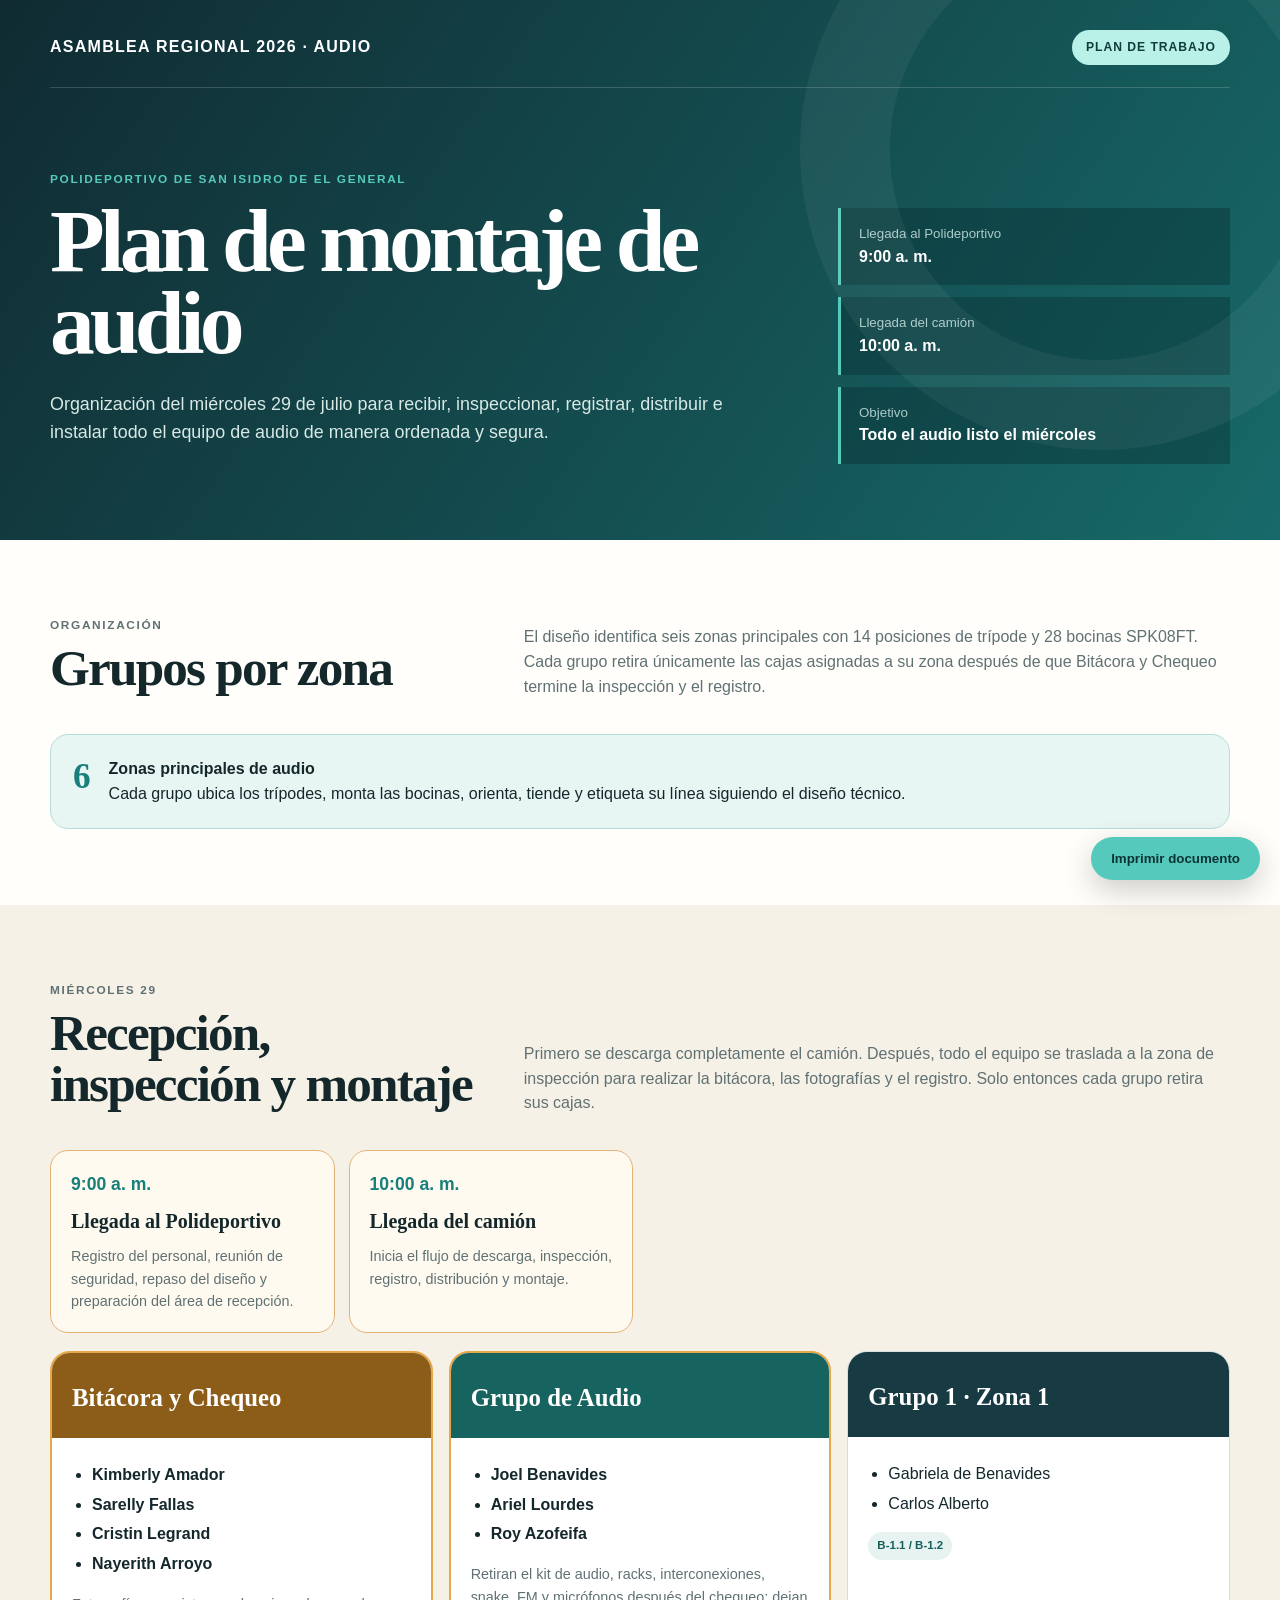
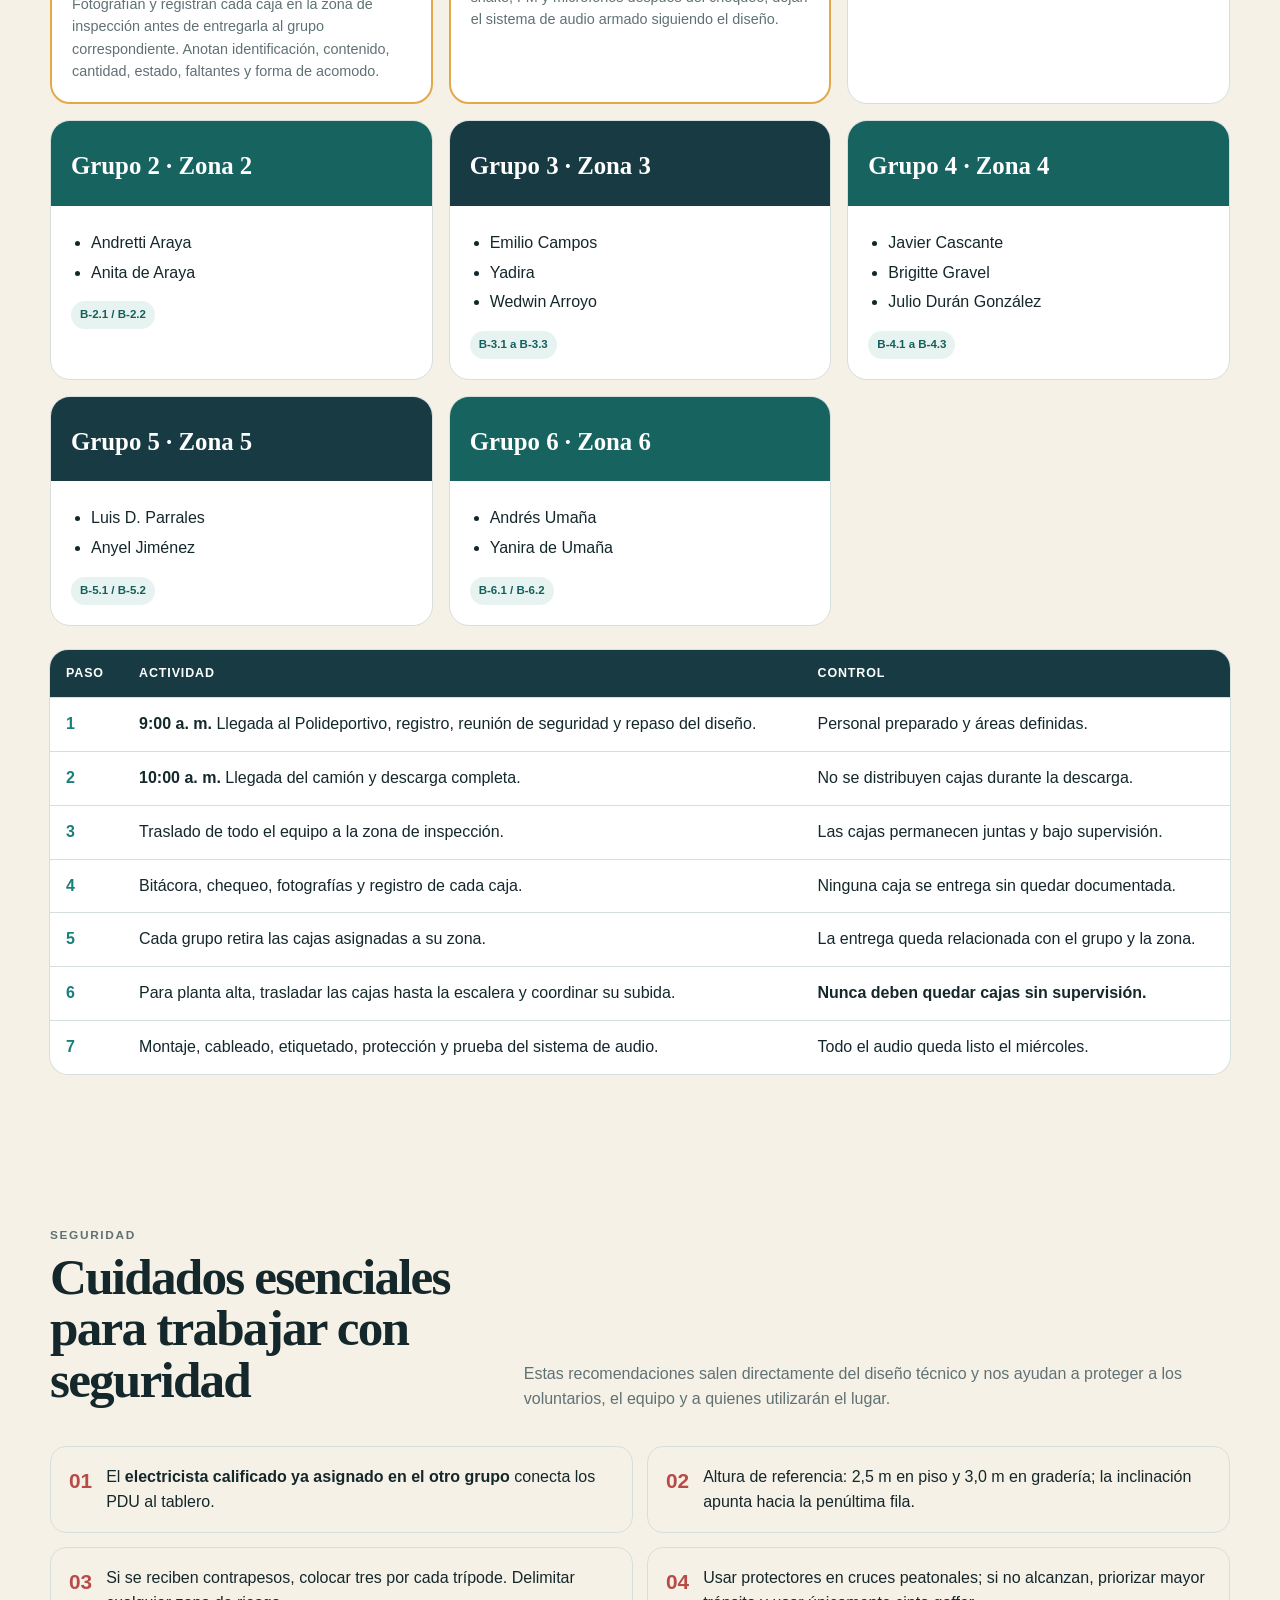
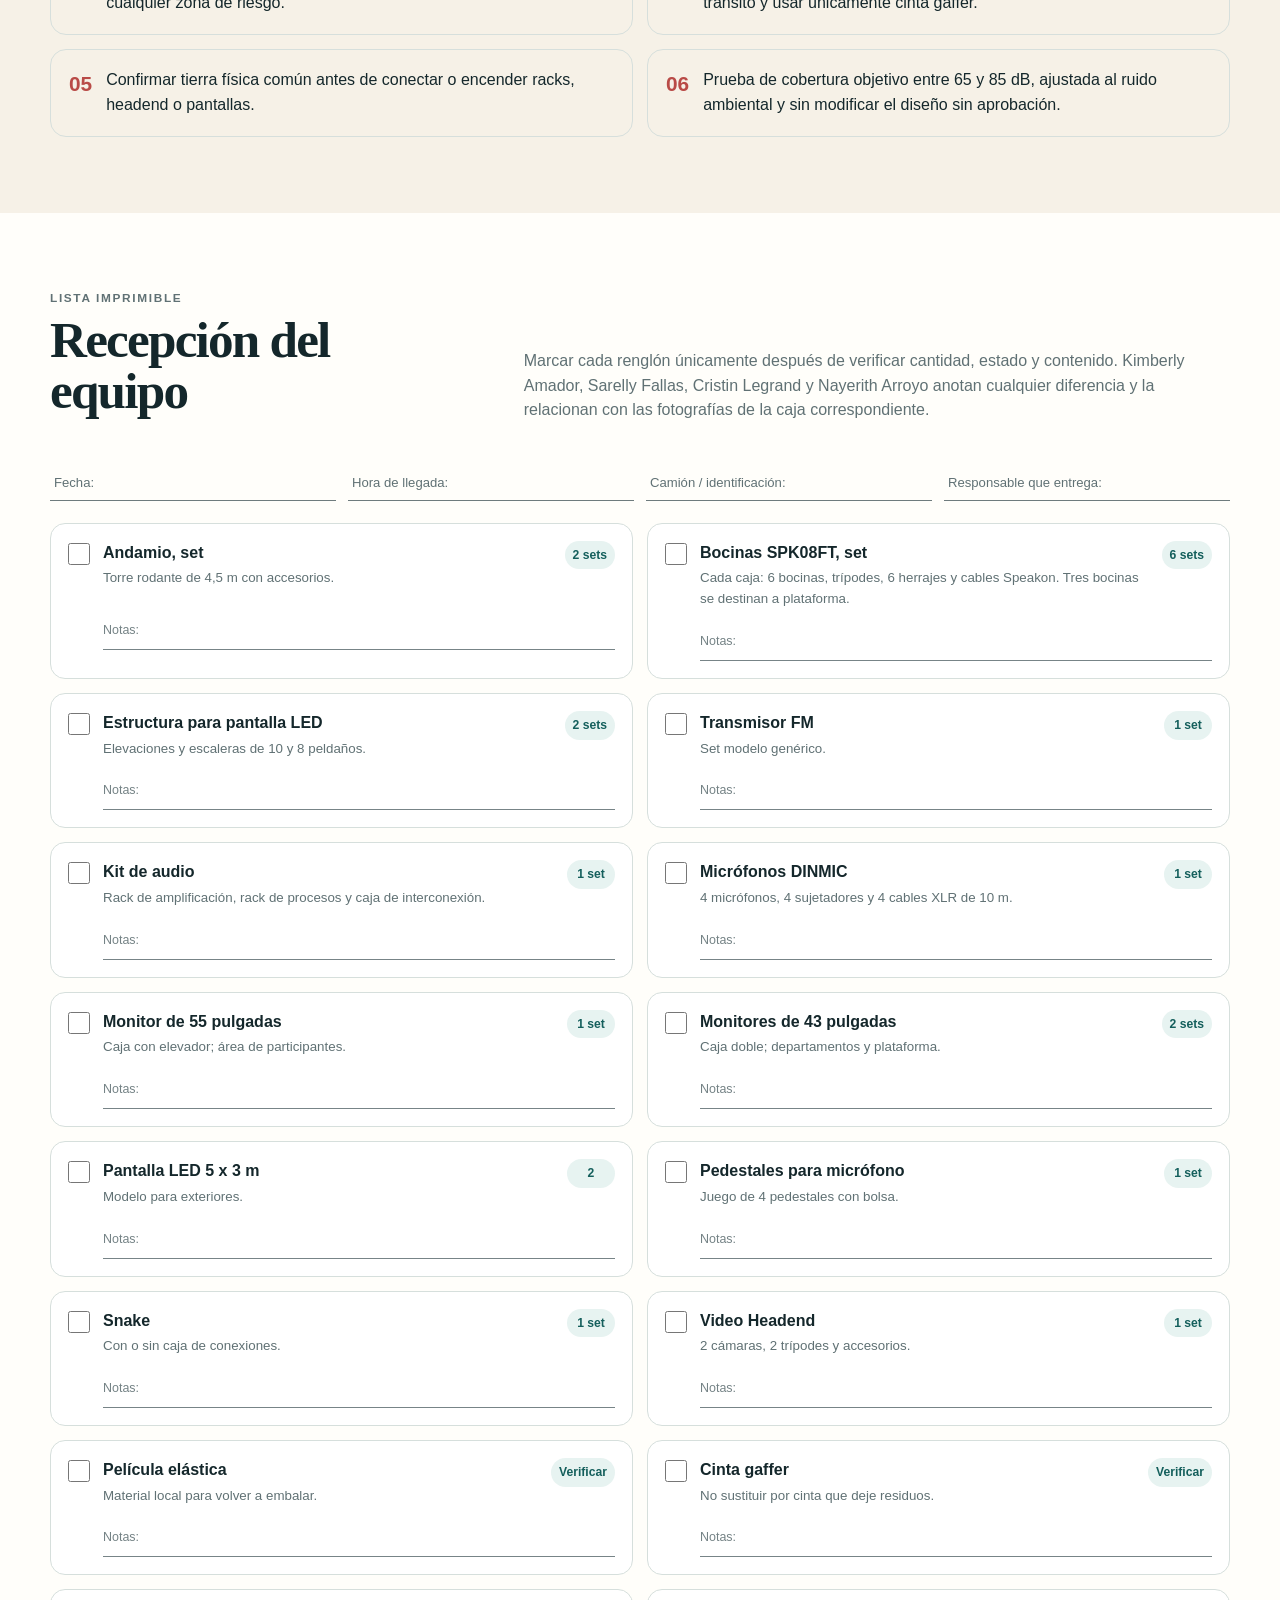
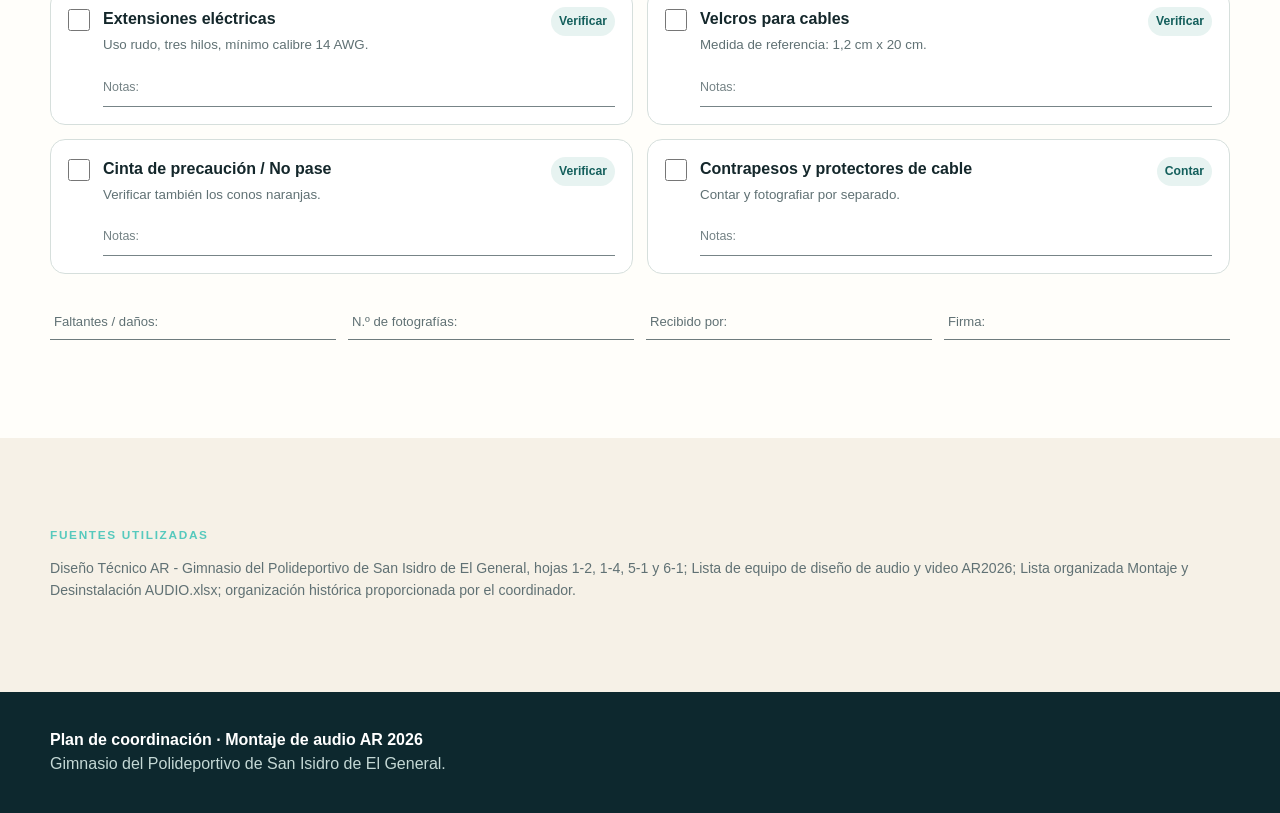
==== commit 5bc89a6a: "Actualizar plan de montaje del miércoles Sincroniza la página web, el PDF completo, el PDF compacto " ====
--- a/compact.html
+++ b/compact.html
@@ -8,48 +8,30 @@
   <link rel="stylesheet" href="compact-print.css">
 </head>
 <body>
-  <header class="hero"><div class="shell"><div class="brand"><strong>ASAMBLEA REGIONAL 2026 · AUDIO</strong><span class="status">Borrador para revisión</span></div><div class="hero-grid"><div><p class="eyebrow">Polideportivo de San Isidro de El General</p><h1>Plan de montaje y refuerzo</h1><p class="lead">Organización propuesta para dejar todo el sistema de audio armado el miércoles 29 de julio y utilizar el jueves 30 para verificación, pruebas, correcciones y apoyo donde sea necesario. El viernes inicia la asamblea y no se realizarán trabajos de montaje.</p></div><div class="hero-facts"><div><small>Inicio miércoles</small><b>9:00 a. m. · llegada al Polideportivo</b></div><div><small>Personal disponible</small><b>20 miércoles · 31 jueves</b></div><div><small>Objetivo operativo</small><b>Todo el audio armado el miércoles</b></div></div></div></div></header>
+  <header class="hero"><div class="shell"><div class="brand"><strong>ASAMBLEA REGIONAL 2026 · AUDIO</strong><span class="status">Plan de trabajo</span></div><div class="hero-grid"><div><p class="eyebrow">Polideportivo de San Isidro de El General</p><h1>Plan de montaje de audio</h1><p class="lead">Organización del miércoles 29 de julio para recibir, inspeccionar, registrar, distribuir e instalar todo el equipo de audio de manera ordenada y segura.</p></div><div class="hero-facts"><div><small>Llegada al Polideportivo</small><b>9:00 a. m.</b></div><div><small>Llegada del camión</small><b>10:00 a. m.</b></div><div><small>Objetivo</small><b>Todo el audio listo el miércoles</b></div></div></div></div></header>
 
-  <section class="section"><div class="shell"><div class="section-head"><div><p class="kicker">Criterio técnico</p><h2>Seis equipos por zona</h2></div><p>El diseño identifica seis zonas principales con 14 posiciones de trípode y 28 bocinas SPK08FT: zonas 1, 2, 5 y 6 tienen dos posiciones; zonas 3 y 4 tienen tres. Con 20 personas el miércoles no es viable asignar tres personas simultáneas a cada trípode; la distribución más eficiente es un equipo de tres por zona, avanzando posición por posición.</p></div><div class="callout"><div class="num">3</div><p><b>Personas por equipo de zona</b><br>Cada grupo ubica trípodes, monta las dos bocinas de cada posición, orienta, tiende y etiqueta su línea. Estimación: 25-35 minutos por posición una vez distribuido el equipo.</p></div></div></section>
+  <section class="section"><div class="shell"><div class="section-head"><div><p class="kicker">Organización</p><h2>Grupos por zona</h2></div><p>El diseño identifica seis zonas principales con 14 posiciones de trípode y 28 bocinas SPK08FT. Cada grupo retira únicamente las cajas asignadas a su zona después de que Bitácora y Chequeo termine la inspección y el registro.</p></div><div class="callout"><div class="num">6</div><p><b>Zonas principales de audio</b><br>Cada grupo ubica los trípodes, monta las bocinas, orienta, tiende y etiqueta su línea siguiendo el diseño técnico.</p></div></div></section>
 
-  <section class="section alt"><div class="shell"><div class="section-head"><div><p class="kicker">Miércoles 29</p><h2>Recepción y montaje base</h2></div><p>Las dos responsables de documentación trabajan primero durante la apertura y descarga. Al terminar la bitácora inicial, se incorporan al Equipo 6. Joel Benavides controla el montaje, Wedwin Arroyo supervisa las zonas y Ariel Lourdes trabaja en Audio Headend con Roy Azofeifa.</p></div>
-    <div class="timeline"><article class="time-card critical"><time>9:00</time><h3>Llegada</h3><p>Registro rápido, equipo de protección y ubicación del personal.</p></article><article class="time-card critical"><time>9:10-9:40</time><h3>Reunión de seguridad</h3><p>Riesgos, carga manual, alturas, rutas peatonales y responsables.</p></article><article class="time-card"><time>9:40-10:00</time><h3>Preparación</h3><p>Repaso del plano, distribución de funciones y preparación del área de recepción. No se inicia el montaje.</p></article><article class="time-card"><time>10:00-11:20</time><h3>Camión e inventario</h3><p>Descarga, fotos, video, conteo y estado de cajas antes de mover su contenido.</p></article></div>
+  <section class="section alt"><div class="shell"><div class="section-head"><div><p class="kicker">Miércoles 29</p><h2>Recepción, inspección y montaje</h2></div><p>Primero se descarga completamente el camión. Después, todo el equipo se traslada a la zona de inspección para realizar la bitácora, las fotografías y el registro. Solo entonces cada grupo retira sus cajas.</p></div>
+    <div class="timeline"><article class="time-card critical"><time>9:00 a. m.</time><h3>Llegada al Polideportivo</h3><p>Registro del personal, reunión de seguridad, repaso del diseño y preparación del área de recepción.</p></article><article class="time-card critical"><time>10:00 a. m.</time><h3>Llegada del camión</h3><p>Inicia el flujo de descarga, inspección, registro, distribución y montaje.</p></article></div>
     <div style="height:18px"></div>
     <div class="teams">
-      <article class="team special"><div class="team-top"><small>Primera prioridad</small><h3>Bitácora y evidencia</h3></div><div class="team-body"><ul><li><b>Kimberly Amador</b></li><li><b>Sarelly Fallas</b></li></ul><span class="tag">Luego se integran al Equipo 6</span><p class="task">Fotografiar y grabar cada caja antes y durante la apertura; anotar identificación, contenido, cantidad, estado, faltantes y forma exacta de acomodo para la devolución.</p></div></article>
-      <article class="team special"><div class="team-top"><small>Coordinación general</small><h3>Control del montaje</h3></div><div class="team-body"><ul><li><b>Joel Benavides</b></li></ul><span class="tag">Responsable general del avance</span><p class="task">Entrega las zonas, confirma que se siga el plano, revisa avances, coordina prioridades y autoriza el paso a la siguiente etapa. Recorre todos los equipos y no queda asignado permanentemente a una sola zona.</p></div></article>
-      <article class="team special"><div class="team-top"><small>Supervisión de campo</small><h3>Zonas y seguridad</h3></div><div class="team-body"><ul><li><b>Wedwin Arroyo</b></li></ul><span class="tag">Supervisor de instalación</span><p class="task">Verifica ubicación, altura, orientación, contrapesos, rutas de cable y protección peatonal; apoya primero las zonas con solo dos integrantes.</p></div></article>
-      <article class="team special"><div class="team-top"><small>Área técnica</small><h3>Audio Headend</h3></div><div class="team-body"><ul><li><b>Ariel Lourdes</b> · responsable por experiencia</li><li>Roy Azofeifa · coordinación técnica</li></ul><span class="tag">HE AUD · rack · FM · snake</span><p class="task">Reciben, identifican y dejan completamente armados el kit de audio, rack de amplificación, rack de procesos, interconexiones, snake y transmisor FM. No energizan hasta contar con la revisión eléctrica autorizada. Si terminan antes, se incorporan a dar soporte a los equipos que aún tengan pendientes.</p></div></article>
-      <article class="team"><div class="team-top"><small>Equipo 1 · Piso bajo</small><h3>Zona 1 · B-1.1 / B-1.2</h3></div><div class="team-body"><ul><li>Gabriela de Benavides</li><li>Carlos Alberto</li></ul><span class="tag">2 posiciones · 4 bocinas</span><p class="task">Recibe apoyo directo de Joel durante el arranque. Trípodes, orientación hacia la penúltima fila, línea de audio y etiquetado.</p></div></article>
-      <article class="team"><div class="team-top"><small>Equipo 2 · Piso bajo</small><h3>Zona 2 · B-2.1 / B-2.2</h3></div><div class="team-body"><ul><li>Andretti Araya</li><li>Anita de Araya</li></ul><span class="tag">2 posiciones · 4 bocinas</span><p class="task">Recibe apoyo de Wedwin según avance. Ubicación, montaje, orientación, línea de audio y protección de cruces.</p></div></article>
-      <article class="team"><div class="team-top"><small>Equipo 3 · Piso superior</small><h3>Zona 3 · B-3.1 a B-3.3</h3></div><div class="team-body"><ul><li>Emilio Campos</li><li>Yadira</li><li>Christine Legrand</li></ul><span class="tag">3 posiciones · 6 bocinas</span><p class="task">Zona de mayor carga; comenzar en cuanto se entregue la caja correspondiente.</p></div></article>
-      <article class="team"><div class="team-top"><small>Equipo 4 · Piso superior</small><h3>Zona 4 · B-4.1 a B-4.3</h3></div><div class="team-body"><ul><li>Javier Cascante</li><li>Brigitte Gravel</li><li>Julio Durán González</li></ul><span class="tag">3 posiciones · 6 bocinas</span><p class="task">Montaje secuencial de las tres posiciones y revisión especial del tendido largo.</p></div></article>
-      <article class="team"><div class="team-top"><small>Equipo 5 · Piso superior</small><h3>Zona 5 · B-5.1 / B-5.2</h3></div><div class="team-body"><ul><li>Luis D. Parrales</li><li>Anyel Jiménez</li></ul><span class="tag">2 posiciones · 4 bocinas</span><p class="task">Recibe apoyo de Wedwin cuando lo requiera. Trípodes, cableado perimetral, orientación y seguridad del área.</p></div></article>
-      <article class="team"><div class="team-top"><small>Equipo 6 · Piso superior</small><h3>Zona 6 · B-6.1 / B-6.2</h3></div><div class="team-body"><ul><li>Andrés Umaña</li><li>Yanira de Umaña</li><li>Kimberly Amador <small>(después de bitácora)</small></li><li>Sarelly Fallas <small>(después de bitácora)</small></li></ul><span class="tag">2 posiciones · 4 bocinas</span><p class="task">Empieza con dos personas y recibe el refuerzo documental al cerrar el inventario.</p></div></article>
+      <article class="team special"><div class="team-top"><h3>Bitácora y Chequeo</h3></div><div class="team-body"><ul><li><b>Kimberly Amador</b></li><li><b>Sarelly Fallas</b></li><li><b>Cristin Legrand</b></li><li><b>Nayerith Arroyo</b></li></ul><p class="task">Fotografían y registran cada caja en la zona de inspección antes de entregarla al grupo correspondiente. Anotan identificación, contenido, cantidad, estado, faltantes y forma de acomodo.</p></div></article>
+      <article class="team special"><div class="team-top"><h3>Grupo de Audio</h3></div><div class="team-body"><ul><li><b>Joel Benavides</b></li><li><b>Ariel Lourdes</b></li><li><b>Roy Azofeifa</b></li></ul><p class="task">Retiran el kit de audio, racks, interconexiones, snake, FM y micrófonos después del chequeo; dejan el sistema de audio armado siguiendo el diseño.</p></div></article>
+      <article class="team"><div class="team-top"><h3>Grupo 1 · Zona 1</h3></div><div class="team-body"><ul><li>Gabriela de Benavides</li><li>Carlos Alberto</li></ul><span class="tag">B-1.1 / B-1.2</span></div></article>
+      <article class="team"><div class="team-top"><h3>Grupo 2 · Zona 2</h3></div><div class="team-body"><ul><li>Andretti Araya</li><li>Anita de Araya</li></ul><span class="tag">B-2.1 / B-2.2</span></div></article>
+      <article class="team"><div class="team-top"><h3>Grupo 3 · Zona 3</h3></div><div class="team-body"><ul><li>Emilio Campos</li><li>Yadira</li><li>Wedwin Arroyo</li></ul><span class="tag">B-3.1 a B-3.3</span></div></article>
+      <article class="team"><div class="team-top"><h3>Grupo 4 · Zona 4</h3></div><div class="team-body"><ul><li>Javier Cascante</li><li>Brigitte Gravel</li><li>Julio Durán González</li></ul><span class="tag">B-4.1 a B-4.3</span></div></article>
+      <article class="team"><div class="team-top"><h3>Grupo 5 · Zona 5</h3></div><div class="team-body"><ul><li>Luis D. Parrales</li><li>Anyel Jiménez</li></ul><span class="tag">B-5.1 / B-5.2</span></div></article>
+      <article class="team"><div class="team-top"><h3>Grupo 6 · Zona 6</h3></div><div class="team-body"><ul><li>Andrés Umaña</li><li>Yanira de Umaña</li></ul><span class="tag">B-6.1 / B-6.2</span></div></article>
     </div>
     <div style="height:24px"></div>
-    <table class="schedule"><thead><tr><th>Hora estimada</th><th>Actividad</th><th>Resultado esperado</th></tr></thead><tbody><tr><td>9:00-9:10</td><td>Llegada, registro y equipo de protección.</td><td>Personal completo y listo.</td></tr><tr><td>9:10-9:40</td><td>Reunión de seguridad.</td><td>Funciones, riesgos, comunicación y límites claramente entendidos.</td></tr><tr><td>9:40-10:00</td><td>Repaso del plano y preparación del área de descarga.</td><td>Equipos organizados sin iniciar trabajo físico de montaje.</td></tr><tr><td>10:00-11:20</td><td>Recepción del camión, descarga, fotografías, video y bitácora.</td><td>Todo recibido, contado y documentado antes de distribuir.</td></tr><tr><td>11:20-12:50</td><td>Distribución por zonas; montaje simultáneo de trípodes, bocinas y Audio Headend.</td><td>Todas las áreas trabajan en paralelo con equipos identificados.</td></tr><tr><td>12:50-1:20</td><td>Almuerzo de 30 minutos.</td><td>Herramientas seguras y áreas delimitadas.</td></tr><tr><td>1:20-4:15</td><td>Completar zonas 1-8, plataforma, participantes, rutas, etiquetas y Audio Headend.</td><td>Todo el sistema de audio queda físicamente armado.</td></tr><tr><td>4:15-5:15</td><td>Interconexiones, protección de cables, contrapesos, revisión cruzada y pruebas básicas.</td><td>Audio armado, seguro, identificado y con señal comprobada.</td></tr><tr><td>5:15-5:30</td><td>Bitácora y reunión corta de cierre.</td><td>Solo quedan para el jueves verificaciones, ajustes o correcciones.</td></tr></tbody></table>
-  </div></section>
-
-  <section class="section"><div class="shell"><div class="section-head"><div><p class="kicker">Jueves 30</p><h2>Verificación, pruebas y apoyo</h2></div><p>El sistema de audio debe quedar armado desde el miércoles. El jueves los miembros que regresan revisan su zona y los nuevos ayudan con pruebas, correcciones, seguridad, orden y apoyo a otros grupos de trabajo.</p></div>
-    <div class="reinforce-grid">
-      <article class="reinforce"><h3>Zona 1 · 4 personas</h3><p>Gabriela Umaña; Carlos A. Mendoza; Gerald Vargas / Evelin Brenes.</p></article>
-      <article class="reinforce"><h3>Zona 2 · 4 personas</h3><p>Andretti Araya / Anita Carpenter; Franklin Jiménez / esposa de Franklin.</p></article>
-      <article class="reinforce"><h3>Zona 3 · 4 personas</h3><p>Elioth Cordero / Cristina de Cordero; Henry Valverde; Jeik Valverde.</p></article>
-      <article class="reinforce"><h3>Zona 4 · 4 personas</h3><p>Javier Cascante / Brigitte Gravel; Julio Durán González; Mario López.</p></article>
-      <article class="reinforce"><h3>Zona 5 · 3 personas</h3><p>Nayerith; Óscar Flores; Gerson Apú Ferguson. Wedwin supervisa y refuerza cuando sea necesario.</p></article>
-      <article class="reinforce"><h3>Zona 6 · 5 personas</h3><p>Andrés Umaña / Yanira Jiménez; Sarelly Fallas; Shirley Fallas de Ortiz; Valery Ortiz.</p></article>
-      <article class="reinforce"><h3>Terminación técnica · 3 personas</h3><p>Ricardo Espinoza; Luis Arguello / Sonia. Apoyo en protectores, rótulos, inventario, plataforma y participantes bajo dirección técnica.</p></article>
-      <article class="reinforce"><h3>Control y supervisión · 2 personas</h3><p>Joel Benavides controla el avance general. Wedwin Arroyo supervisa ubicación, seguridad y cierre de las zonas.</p></article>
-      <article class="reinforce"><h3>Audio Headend · 2 personas</h3><p>Ariel Lourdes como responsable por experiencia; Roy Azofeifa en coordinación técnica. Verifican el montaje realizado el miércoles, completan las pruebas y, al terminar, dan soporte a los demás grupos.</p></article>
-    </div>
-    <div style="height:24px"></div>
-    <table class="schedule"><thead><tr><th>Hora estimada</th><th>Actividad</th><th>Resultado esperado</th></tr></thead><tbody><tr><td>9:00-9:10</td><td>Llegada y registro.</td><td>Personal confirmado y herramientas ubicadas.</td></tr><tr><td>9:10-9:40</td><td>Reunión de seguridad.</td><td>Riesgos, resultados del miércoles y responsables repasados.</td></tr><tr><td>9:40-10:00</td><td>Inspección visual y distribución de refuerzos.</td><td>Cada grupo conoce su revisión; el trabajo físico inicia a las 10:00.</td></tr><tr><td>10:00-12:30</td><td>Revisión completa de zonas 1-8, Audio Headend, plataforma, participantes, cables, etiquetas y seguridad.</td><td>Se detectan y corrigen todos los pendientes del montaje del miércoles.</td></tr><tr><td>12:30-1:00</td><td>Almuerzo de 30 minutos.</td><td>Sistema protegido y sin cambios no autorizados.</td></tr><tr><td>1:00-3:00</td><td>Continuidad, polaridad, señal por zona, orientación, FM, micrófonos y nivel SPL.</td><td>Cada zona identificada, probada y funcionando.</td></tr><tr><td>3:00-4:15</td><td>Correcciones finales, protección peatonal, limpieza, fotos y firma de bitácora.</td><td>Sistema aprobado y sin tareas para el viernes.</td></tr><tr><td>4:15 en adelante</td><td>Quienes hayan terminado ofrecen apoyo a los demás grupos del montaje general.</td><td>El personal se aprovecha de forma coordinada hasta el cierre.</td></tr></tbody></table>
+    <table class="schedule"><thead><tr><th>Paso</th><th>Actividad</th><th>Control</th></tr></thead><tbody><tr><td>1</td><td><b>9:00 a. m.</b> Llegada al Polideportivo, registro, reunión de seguridad y repaso del diseño.</td><td>Personal preparado y áreas definidas.</td></tr><tr><td>2</td><td><b>10:00 a. m.</b> Llegada del camión y descarga completa.</td><td>No se distribuyen cajas durante la descarga.</td></tr><tr><td>3</td><td>Traslado de todo el equipo a la zona de inspección.</td><td>Las cajas permanecen juntas y bajo supervisión.</td></tr><tr><td>4</td><td>Bitácora, chequeo, fotografías y registro de cada caja.</td><td>Ninguna caja se entrega sin quedar documentada.</td></tr><tr><td>5</td><td>Cada grupo retira las cajas asignadas a su zona.</td><td>La entrega queda relacionada con el grupo y la zona.</td></tr><tr><td>6</td><td>Para planta alta, trasladar las cajas hasta la escalera y coordinar su subida.</td><td><b>Nunca deben quedar cajas sin supervisión.</b></td></tr><tr><td>7</td><td>Montaje, cableado, etiquetado, protección y prueba del sistema de audio.</td><td>Todo el audio queda listo el miércoles.</td></tr></tbody></table>
   </div></section>
 
   <section class="section alt"><div class="shell"><div class="section-head"><div><p class="kicker">Seguridad</p><h2>Cuidados esenciales para trabajar con seguridad</h2></div><p>Estas recomendaciones salen directamente del diseño técnico y nos ayudan a proteger a los voluntarios, el equipo y a quienes utilizarán el lugar.</p></div><div class="safety"><article><b>01</b><p>El <strong>electricista calificado ya asignado en el otro grupo</strong> conecta los PDU al tablero.</p></article><article><b>02</b><p>Altura de referencia: 2,5 m en piso y 3,0 m en gradería; la inclinación apunta hacia la penúltima fila.</p></article><article><b>03</b><p>Si se reciben contrapesos, colocar tres por cada trípode. Delimitar cualquier zona de riesgo.</p></article><article><b>04</b><p>Usar protectores en cruces peatonales; si no alcanzan, priorizar mayor tránsito y usar únicamente cinta gaffer.</p></article><article><b>05</b><p>Confirmar tierra física común antes de conectar o encender racks, headend o pantallas.</p></article><article><b>06</b><p>Prueba de cobertura objetivo entre 65 y 85 dB, ajustada al ruido ambiental y sin modificar el diseño sin aprobación.</p></article></div></div></section>
 
-  <section class="section"><div class="shell"><div class="section-head"><div><p class="kicker">Lista imprimible</p><h2>Recepción del equipo</h2></div><p>Marcar cada renglón únicamente después de verificar cantidad, estado y contenido. Kimberly y Sarelly deben anotar cualquier diferencia y relacionarla con las fotografías de la caja correspondiente.</p></div>
+  <section class="section"><div class="shell"><div class="section-head"><div><p class="kicker">Lista imprimible</p><h2>Recepción del equipo</h2></div><p>Marcar cada renglón únicamente después de verificar cantidad, estado y contenido. Kimberly Amador, Sarelly Fallas, Cristin Legrand y Nayerith Arroyo anotan cualquier diferencia y la relacionan con las fotografías de la caja correspondiente.</p></div>
     <div class="log-fields"><div>Fecha:</div><div>Hora de llegada:</div><div>Camión / identificación:</div><div>Responsable que entrega:</div></div>
     <div class="checklist-grid">
       <label class="check-item"><input type="checkbox"><span><strong>Andamio, set</strong><small>Torre rodante de 4,5 m con accesorios.</small></span><span class="qty">2 sets</span></label>
@@ -74,9 +56,8 @@
     <div class="log-fields"><div>Faltantes / daños:</div><div>N.º de fotografías:</div><div>Recibido por:</div><div>Firma:</div></div>
   </div></section>
 
-  <section class="section alt"><div class="shell"><div class="section-head"><div><p class="kicker">Estimación</p><h2>Tiempo probable</h2></div><p>La estimación considera la llegada del camión a las 10:00 a. m., reuniones de seguridad de 30 minutos y almuerzos de 30 minutos.</p></div><div class="estimate"><article class="estimate-card"><small>Miércoles</small><strong>8-8½ h</strong><p>Recepción, inventario, montaje completo de todas las áreas de audio, interconexión y prueba básica.</p></article><article class="estimate-card"><small>Jueves</small><strong>6½-7¼ h</strong><p>Verificación, pruebas completas, correcciones, documentación final y apoyo a otros grupos.</p></article></div><div style="height:28px"></div><div class="review"><h3>Nota sobre los nombres</h3><ul class="checks"><li>Los nombres de algunas parejas cambian entre miércoles y jueves: Gabriela de Benavides/Gabriela Umaña; Yanira de Umaña/Yanira Jiménez; Anita de Araya/Anita Carpenter. Por ahora se mantienen tal como aparecen en la lista de cada día.</li><li>El viernes inicia la asamblea; el plan no programa ningún trabajo de montaje para ese día.</li></ul></div></div></section>
 
-  <section class="section alt"><div class="shell sources"><p class="kicker">Fuentes utilizadas</p><p>Diseño Técnico AR - Gimnasio del Polideportivo de San Isidro de El General, hojas 1-2, 1-4, 5-1 y 6-1; Lista de equipo de diseño de audio y video AR2026; Lista organizada Montaje y Desinstalación AUDIO.xlsx; organización histórica proporcionada por el coordinador.</p></div></section>
+  <section class="section alt source-section"><div class="shell sources"><p class="kicker">Fuentes utilizadas</p><p>Diseño Técnico AR - Gimnasio del Polideportivo de San Isidro de El General, hojas 1-2, 1-4, 5-1 y 6-1; Lista de equipo de diseño de audio y video AR2026; Lista organizada Montaje y Desinstalación AUDIO.xlsx; organización histórica proporcionada por el coordinador.</p></div></section>
   <footer><div class="shell"><strong>Plan de coordinación · Montaje de audio AR 2026</strong><br>Gimnasio del Polideportivo de San Isidro de El General.</div></footer>
   <button class="print" id="printButton" type="button">Imprimir documento</button>
   <script src="script.js"></script>
--- a/styles.css
+++ b/styles.css
@@ -1,3 +1,5 @@
 :root{--ink:#14272b;--navy:#173a43;--teal:#187f7a;--aqua:#56c9bd;--cream:#f6f1e7;--paper:#fffefa;--line:#d6dfdc;--red:#b94b47;--amber:#e4a849;--muted:#607174}*{box-sizing:border-box}html{scroll-behavior:smooth}body{margin:0;background:var(--paper);color:var(--ink);font:16px/1.55 Arial,Helvetica,sans-serif}.shell{width:min(1180px,calc(100% - 32px));margin:auto}.hero{background:linear-gradient(125deg,#102b32,#176a69);color:#fff;padding:30px 0 76px;position:relative;overflow:hidden}.hero:after{content:"";position:absolute;width:420px;height:420px;border:90px solid #ffffff0d;border-radius:50%;right:-120px;top:-150px}.brand{display:flex;justify-content:space-between;gap:20px;align-items:center;border-bottom:1px solid #ffffff2b;padding-bottom:22px}.brand strong{letter-spacing:.08em}.status{background:#b9f1e8;color:#103c3c;border-radius:999px;padding:8px 14px;font-size:.76rem;font-weight:800;text-transform:uppercase;letter-spacing:.08em}.hero-grid{display:grid;grid-template-columns:1.3fr .7fr;gap:60px;align-items:end;padding-top:70px}.eyebrow,.kicker{text-transform:uppercase;letter-spacing:.14em;font-size:.74rem;font-weight:900;color:var(--aqua)}h1,h2,h3{font-family:Georgia,serif}h1{font-size:clamp(3rem,7vw,6.3rem);line-height:.92;letter-spacing:-.055em;margin:12px 0 26px}.lead{font-size:1.12rem;color:#d7e8e5;max-width:700px}.hero-facts{display:grid;gap:12px}.hero-facts div{padding:16px 18px;border-left:3px solid var(--aqua);background:#092e336b}.hero-facts small,.hero-facts b{display:block}.hero-facts small{color:#aacbc7}.section{padding:76px 0}.section.alt{background:var(--cream)}.section-head{display:grid;grid-template-columns:.75fr 1.25fr;gap:50px;align-items:end;margin-bottom:34px}.section h2{font-size:clamp(2.2rem,4vw,3.8rem);line-height:1;letter-spacing:-.035em;margin:7px 0}.section-head p{color:var(--muted);margin:0}.callout{display:grid;grid-template-columns:auto 1fr;gap:18px;padding:22px;border:1px solid #b5ddd8;background:#e8f6f3;border-radius:18px}.callout .num{font:700 2.2rem Georgia,serif;color:var(--teal)}.callout p{margin:0}.timeline{display:grid;grid-template-columns:repeat(4,1fr);gap:14px}.time-card{border:1px solid var(--line);border-radius:18px;background:#fff;padding:20px}.time-card time{display:block;color:var(--teal);font-weight:900;font-size:1.1rem}.time-card h3{margin:8px 0;font-size:1.25rem}.time-card p{margin:0;color:var(--muted);font-size:.9rem}.time-card.critical{border-color:#e2b276;background:#fffaf0}.teams{display:grid;grid-template-columns:repeat(3,1fr);gap:16px}.team{border:1px solid var(--line);background:#fff;border-radius:20px;overflow:hidden}.team-top{padding:20px;color:#fff;background:var(--navy)}.team:nth-child(2n) .team-top{background:#17635f}.team-top small{color:#bfe5df;text-transform:uppercase;font-weight:800;letter-spacing:.08em}.team-top h3{margin:6px 0 0;font-size:1.55rem}.team-body{padding:20px}.team-body ul{margin:0 0 16px;padding-left:20px}.team-body li{margin:5px 0}.tag{display:inline-block;padding:5px 9px;border-radius:999px;background:#e7f3f1;color:#145f5c;font-size:.72rem;font-weight:800}.task{color:var(--muted);font-size:.9rem;margin:13px 0 0}.special{border:2px solid var(--amber)}.special .team-top{background:#8c5d18}.schedule{width:100%;border-collapse:collapse;background:#fff;border-radius:18px;overflow:hidden;box-shadow:0 0 0 1px var(--line)}.schedule th,.schedule td{padding:14px 16px;border-bottom:1px solid var(--line);text-align:left;vertical-align:top}.schedule th{background:var(--navy);color:#fff;font-size:.78rem;text-transform:uppercase;letter-spacing:.07em}.schedule tr:last-child td{border-bottom:0}.schedule td:first-child{font-weight:900;color:var(--teal);white-space:nowrap}.reinforce-grid{display:grid;grid-template-columns:repeat(2,1fr);gap:14px}.reinforce{padding:20px;border-radius:17px;background:#fff;border:1px solid var(--line)}.reinforce h3{margin:0 0 8px}.reinforce p{margin:0;color:var(--muted)}.safety{display:grid;grid-template-columns:repeat(2,1fr);gap:14px}.safety article{display:grid;grid-template-columns:auto 1fr;gap:14px;padding:18px;border:1px solid var(--line);border-radius:16px}.safety b{color:var(--red);font-size:1.3rem}.safety p{margin:0}.estimate{display:grid;grid-template-columns:1fr 1fr;gap:24px}.estimate-card{background:var(--navy);color:#fff;border-radius:22px;padding:28px}.estimate-card strong{display:block;font:700 clamp(2rem,5vw,3.5rem) Georgia,serif;color:var(--aqua)}.estimate-card p{color:#c6dcda}.checks{margin:0;padding-left:22px}.checks li{margin:9px 0}.review{border-left:5px solid var(--amber);background:#fff7e8;padding:22px 26px;border-radius:0 16px 16px 0}.review h3{margin-top:0}.sources{font-size:.88rem;color:var(--muted)}footer{padding:36px 0;background:#0d282e;color:#c4d8d5}footer strong{color:#fff}.print{position:fixed;right:20px;bottom:20px;border:0;border-radius:999px;background:var(--aqua);color:#0b3334;padding:14px 20px;font-weight:900;box-shadow:0 10px 30px #0003;cursor:pointer}@media(max-width:850px){.hero-grid,.section-head,.estimate{grid-template-columns:1fr}.timeline,.teams{grid-template-columns:repeat(2,1fr)}.hero-grid{gap:25px}.section-head{gap:12px}}@media(max-width:580px){.timeline,.teams,.reinforce-grid,.safety{grid-template-columns:1fr}.brand{align-items:flex-start;flex-direction:column}.section{padding:55px 0}.schedule{display:block;overflow-x:auto}h1{font-size:3.2rem}.print{right:12px;bottom:12px}}@media print{.hero{padding:20px 0 30px}.hero-grid{padding-top:25px}.hero:after,.print{display:none}.section{padding:28px 0}.team,.time-card,.reinforce,.safety article,.estimate-card,.review{break-inside:avoid}.teams{grid-template-columns:repeat(2,1fr)}body{font-size:11pt}.shell{width:94%}}
 
-.checklist-grid{display:grid;grid-template-columns:repeat(2,1fr);gap:14px}.check-item{display:grid;grid-template-columns:auto 1fr auto;gap:13px;align-items:start;padding:17px;border:1px solid var(--line);border-radius:15px;background:#fff}.check-item:after{content:"Notas:";grid-column:2/4;min-height:28px;padding-top:9px;border-bottom:1px solid #778487;color:#748285;font-size:.78rem}.check-item input{width:22px;height:22px;margin:2px 0;accent-color:var(--teal)}.check-item strong,.check-item small{display:block}.check-item small{color:var(--muted);margin-top:3px}.qty{min-width:48px;text-align:center;background:#e7f3f1;color:#145f5c;padding:5px 8px;border-radius:999px;font-size:.76rem;font-weight:900}.log-fields{display:grid;grid-template-columns:repeat(4,1fr);gap:12px;margin:22px 0}.log-fields div{border-bottom:1px solid #6e7b7d;padding:16px 4px 6px;color:var(--muted);font-size:.82rem}@media(max-width:700px){.checklist-grid,.log-fields{grid-template-columns:1fr}}@media print{.check-item input{appearance:none;border:1.5px solid #111;border-radius:2px;background:#fff}.checklist-grid{grid-template-columns:repeat(2,1fr)}.check-item{padding:10px}.check-item:after{min-height:24px}.log-fields{grid-template-columns:repeat(4,1fr)}}
+.checklist-grid{display:grid;grid-template-columns:repeat(2,1fr);gap:14px}.check-item{display:grid;grid-template-columns:auto 1fr auto;gap:13px;align-items:start;padding:17px;border:1px solid var(--line);border-radius:15px;background:#fff}.check-item:after{content:"Notas:";grid-column:2/4;min-height:28px;padding-top:9px;border-bottom:1px solid #778487;color:#748285;font-size:.78rem}.check-item input{width:22px;height:22px;margin:2px 0;accent-color:var(--teal)}.check-item strong,.check-item small{display:block}.check-item small{color:var(--muted);margin-top:3px}.qty{min-width:48px;text-align:center;background:#e7f3f1;color:#145f5c;padding:5px 8px;border-radius:999px;font-size:.76rem;font-weight:900}.log-fields{display:grid;grid-template-columns:repeat(4,1fr);gap:12px;margin:22px 0}.log-fields div{border-bottom:1px solid #6e7b7d;padding:16px 4px 6px;color:var(--muted);font-size:.82rem}@media(max-width:700px){.checklist-grid,.log-fields{grid-template-columns:1fr}}@media print{.check-item input{appearance:none;border:1.5px solid #111;border-radius:2px;background:#fff}.checklist-grid{grid-template-columns:repeat(2,1fr)}.check-item{padding:10px}.check-item:after{min-height:24px}.log-fields{grid-template-columns:repeat(4,1fr)}}
+
+@media print{.section{padding:22px 0}.check-item{padding:7px}.check-item:after{min-height:18px;padding-top:5px}.source-section{padding:10px 0;break-inside:avoid}.sources{font-size:8pt;line-height:1.25}.sources p{margin:3px 0}footer{padding:10px 0;break-inside:avoid;font-size:8.5pt}}
--- a/compact-print.css
+++ b/compact-print.css
@@ -4,6 +4,7 @@
   .shell{width:98%}
   .hero{padding:10px 0 15px}
   .brand{padding-bottom:8px}
+  .status{font-size:0}.status:after{content:"PLAN DE TRABAJO";font-size:7pt}
   .hero-grid{grid-template-columns:1.15fr .85fr;gap:18px;padding-top:16px}
   h1{font-size:30pt;margin:5px 0 9px}
   .lead{font-size:8.5pt;line-height:1.35}
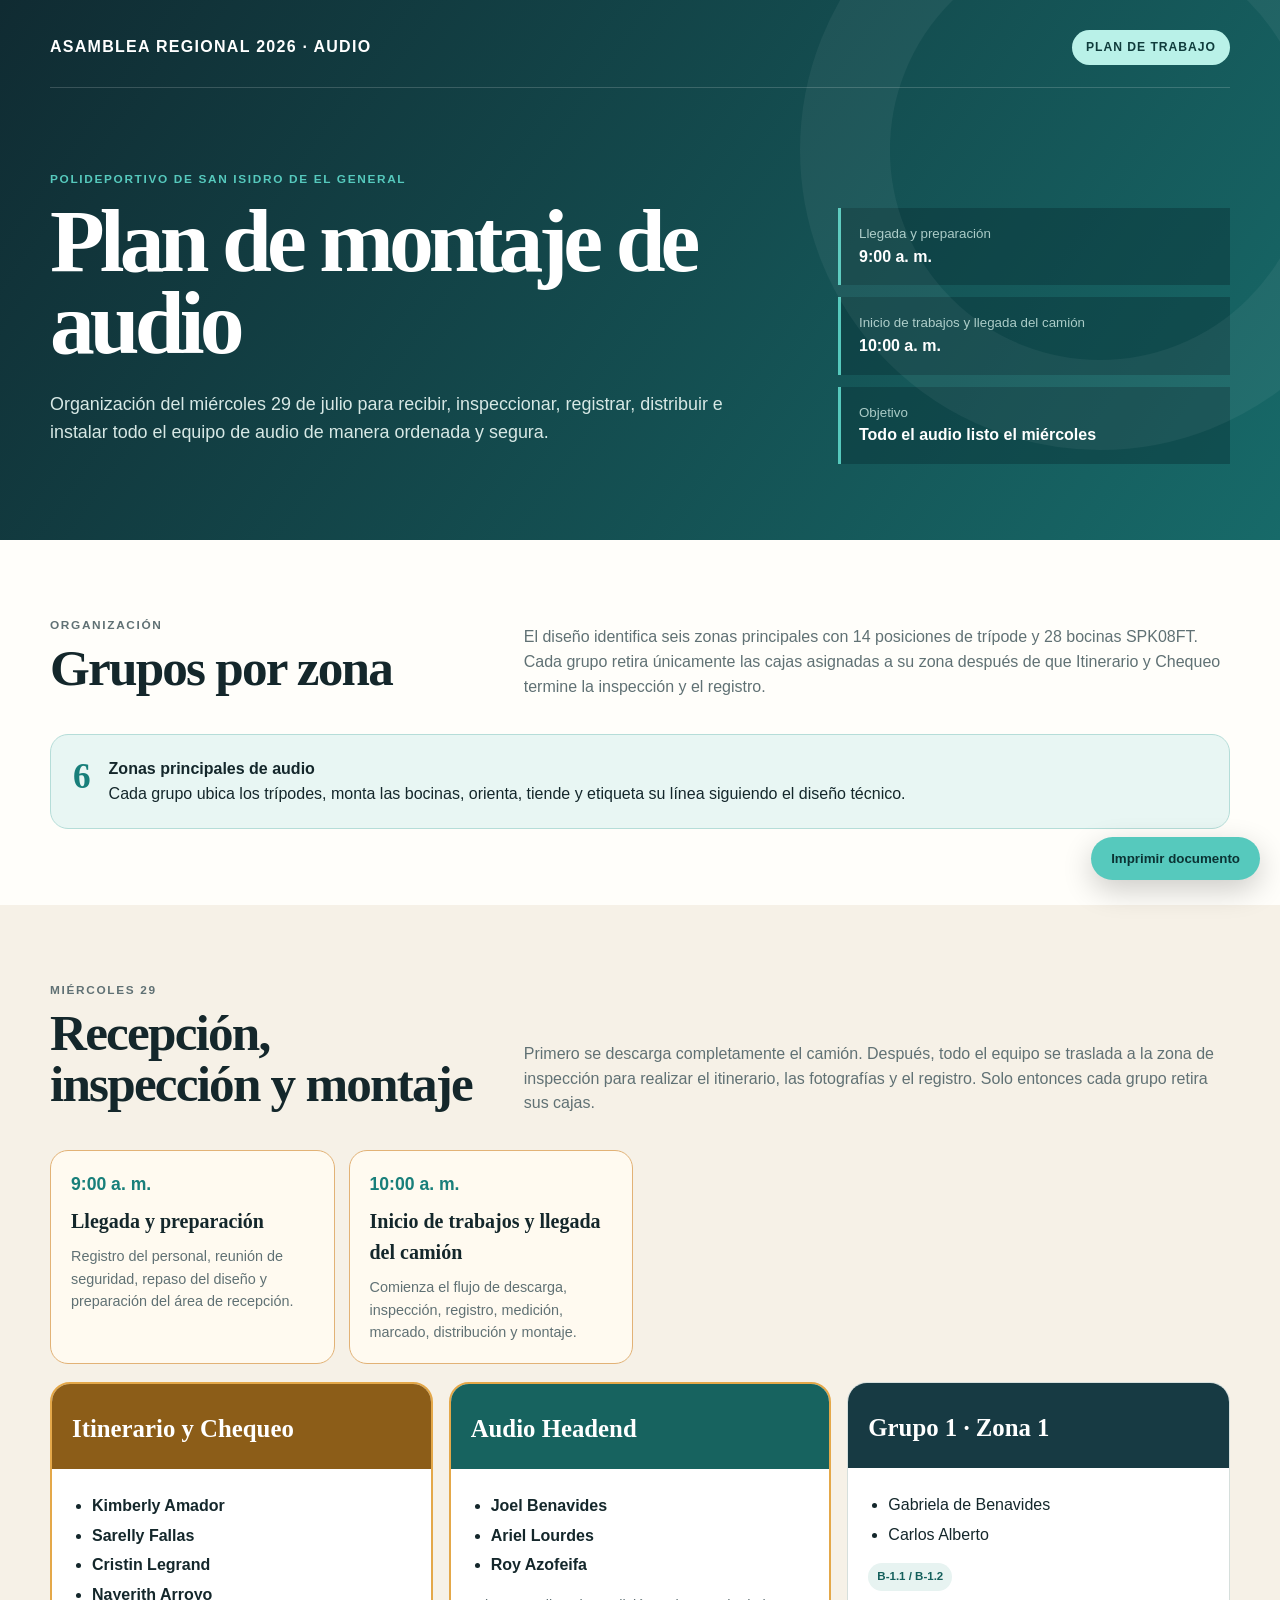
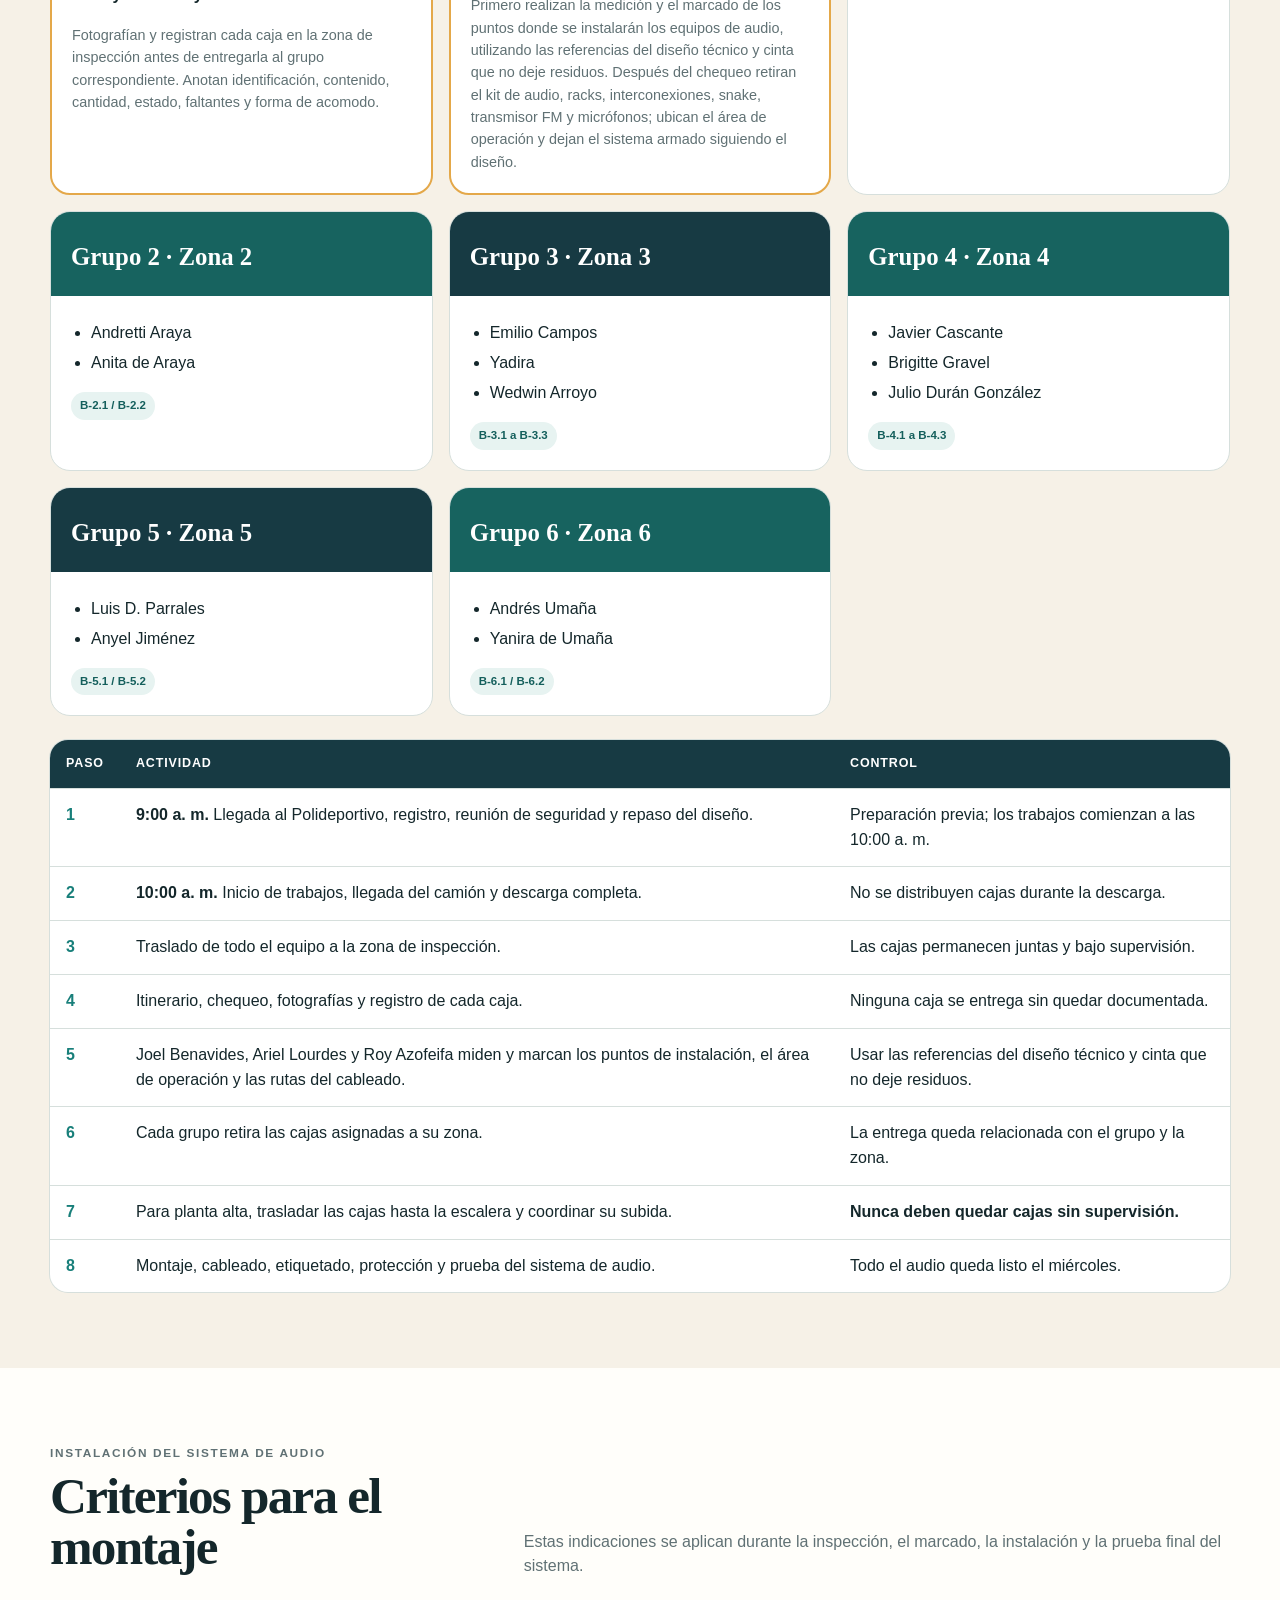
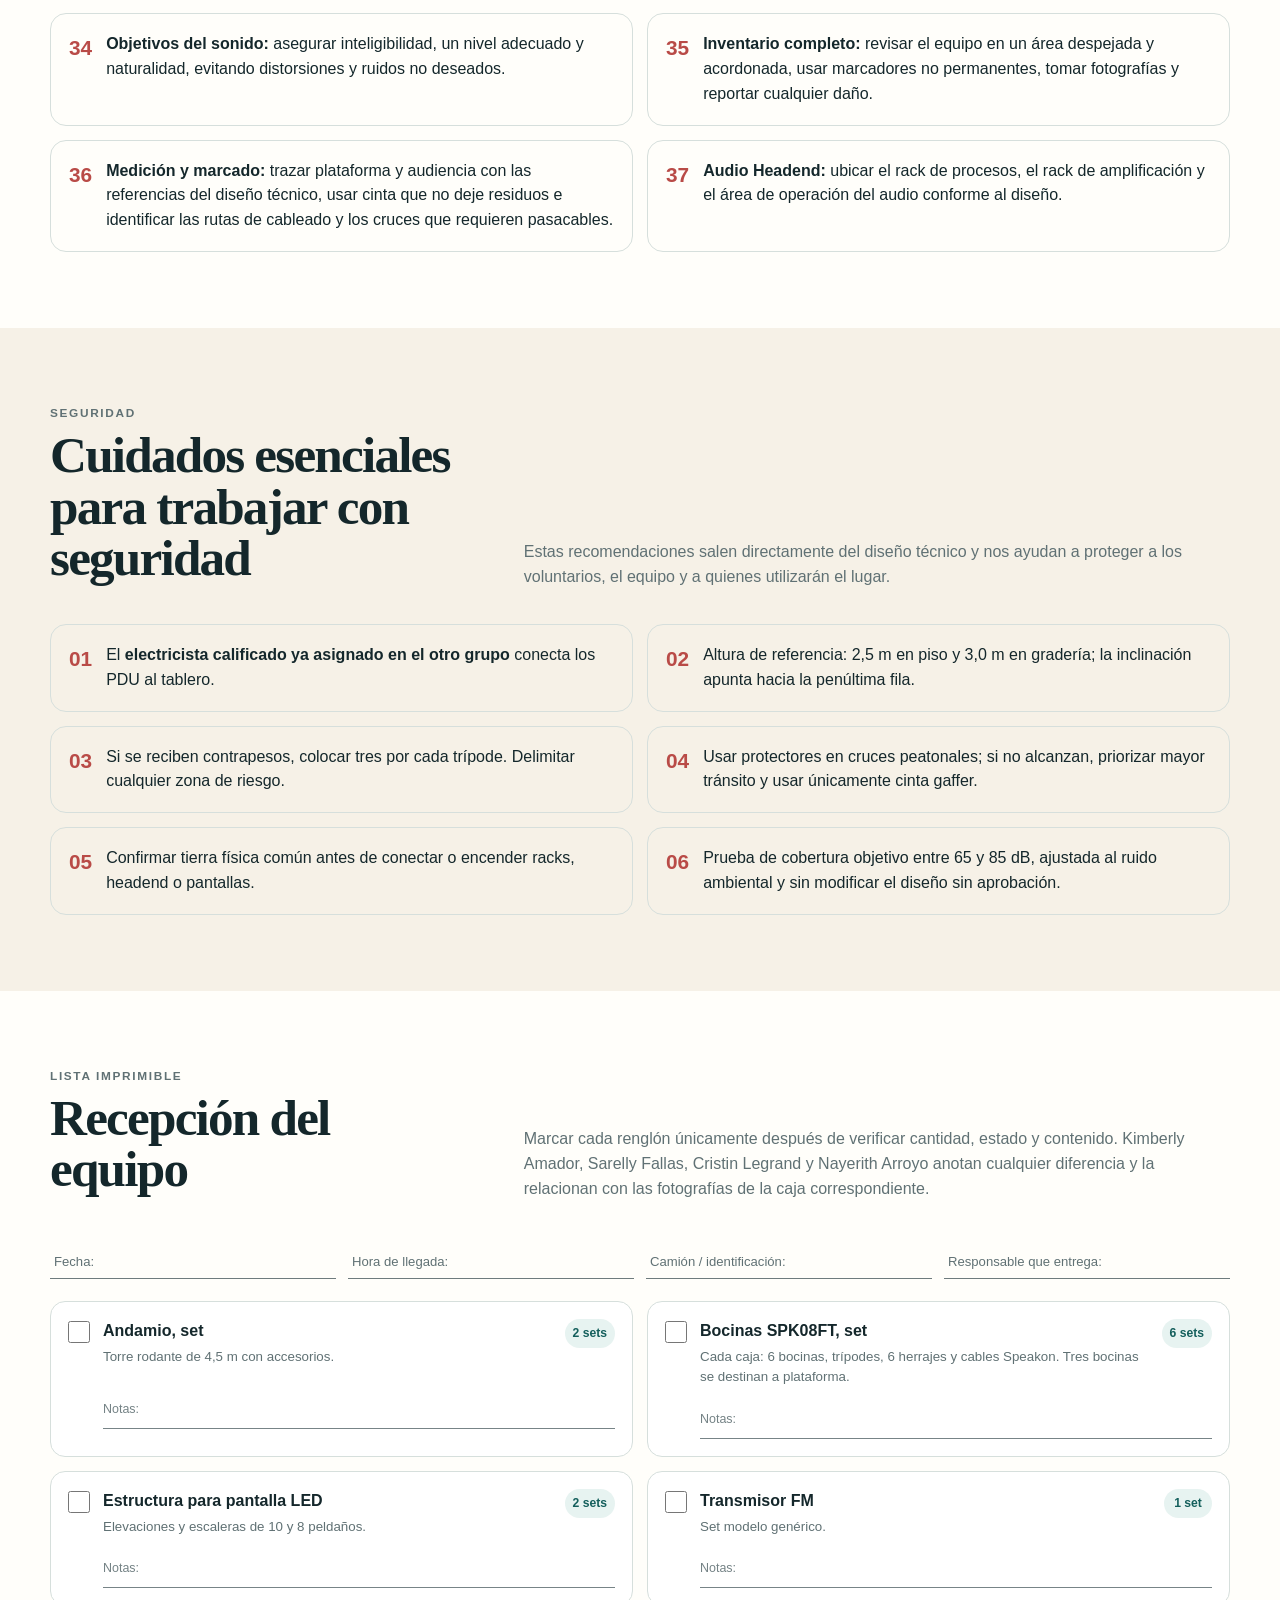
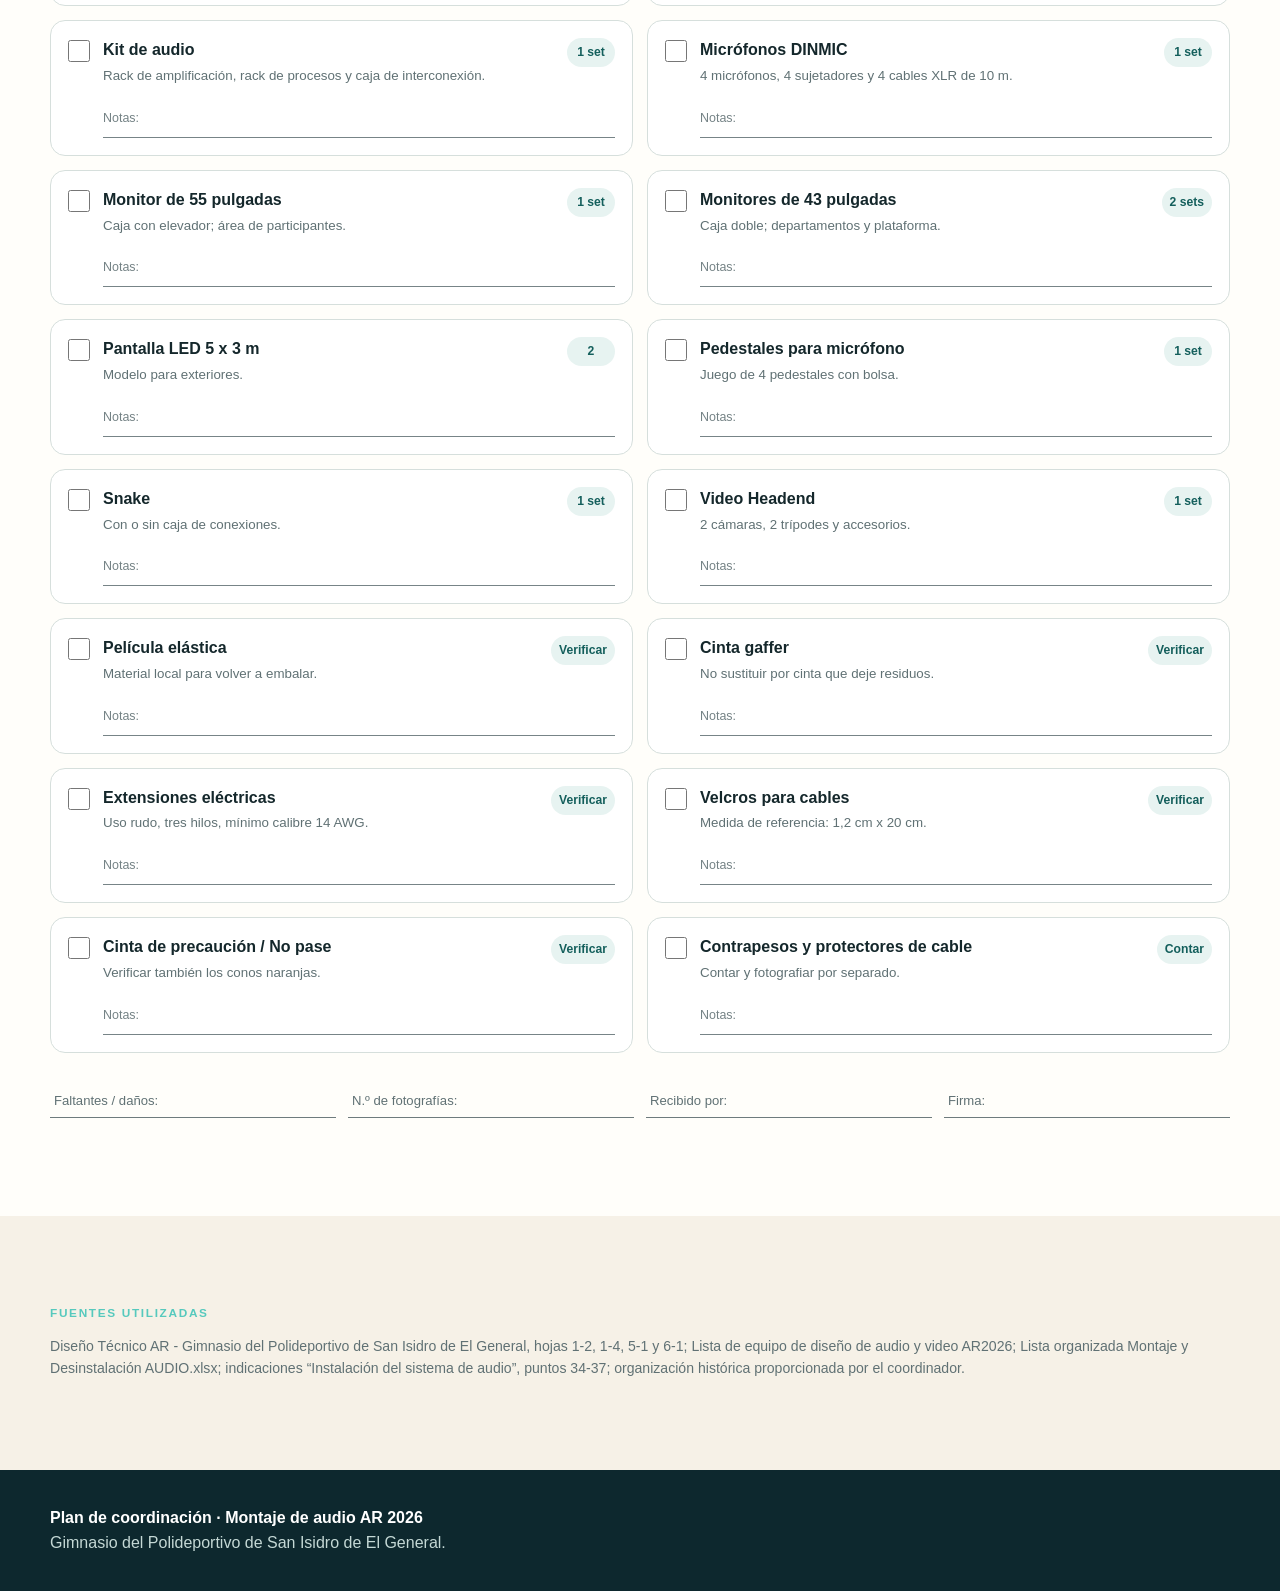
==== commit 8b86cbef: "Ajustar instalación y Audio Headend Agrega la medición y el marcado previo, incorpora los criterios " ====
--- a/compact.html
+++ b/compact.html
@@ -8,16 +8,16 @@
   <link rel="stylesheet" href="compact-print.css">
 </head>
 <body>
-  <header class="hero"><div class="shell"><div class="brand"><strong>ASAMBLEA REGIONAL 2026 · AUDIO</strong><span class="status">Plan de trabajo</span></div><div class="hero-grid"><div><p class="eyebrow">Polideportivo de San Isidro de El General</p><h1>Plan de montaje de audio</h1><p class="lead">Organización del miércoles 29 de julio para recibir, inspeccionar, registrar, distribuir e instalar todo el equipo de audio de manera ordenada y segura.</p></div><div class="hero-facts"><div><small>Llegada al Polideportivo</small><b>9:00 a. m.</b></div><div><small>Llegada del camión</small><b>10:00 a. m.</b></div><div><small>Objetivo</small><b>Todo el audio listo el miércoles</b></div></div></div></div></header>
+  <header class="hero"><div class="shell"><div class="brand"><strong>ASAMBLEA REGIONAL 2026 · AUDIO</strong><span class="status">Plan de trabajo</span></div><div class="hero-grid"><div><p class="eyebrow">Polideportivo de San Isidro de El General</p><h1>Plan de montaje de audio</h1><p class="lead">Organización del miércoles 29 de julio para recibir, inspeccionar, registrar, distribuir e instalar todo el equipo de audio de manera ordenada y segura.</p></div><div class="hero-facts"><div><small>Llegada y preparación</small><b>9:00 a. m.</b></div><div><small>Inicio de trabajos y llegada del camión</small><b>10:00 a. m.</b></div><div><small>Objetivo</small><b>Todo el audio listo el miércoles</b></div></div></div></div></header>
 
-  <section class="section"><div class="shell"><div class="section-head"><div><p class="kicker">Organización</p><h2>Grupos por zona</h2></div><p>El diseño identifica seis zonas principales con 14 posiciones de trípode y 28 bocinas SPK08FT. Cada grupo retira únicamente las cajas asignadas a su zona después de que Bitácora y Chequeo termine la inspección y el registro.</p></div><div class="callout"><div class="num">6</div><p><b>Zonas principales de audio</b><br>Cada grupo ubica los trípodes, monta las bocinas, orienta, tiende y etiqueta su línea siguiendo el diseño técnico.</p></div></div></section>
+  <section class="section"><div class="shell"><div class="section-head"><div><p class="kicker">Organización</p><h2>Grupos por zona</h2></div><p>El diseño identifica seis zonas principales con 14 posiciones de trípode y 28 bocinas SPK08FT. Cada grupo retira únicamente las cajas asignadas a su zona después de que Itinerario y Chequeo termine la inspección y el registro.</p></div><div class="callout"><div class="num">6</div><p><b>Zonas principales de audio</b><br>Cada grupo ubica los trípodes, monta las bocinas, orienta, tiende y etiqueta su línea siguiendo el diseño técnico.</p></div></div></section>
 
-  <section class="section alt"><div class="shell"><div class="section-head"><div><p class="kicker">Miércoles 29</p><h2>Recepción, inspección y montaje</h2></div><p>Primero se descarga completamente el camión. Después, todo el equipo se traslada a la zona de inspección para realizar la bitácora, las fotografías y el registro. Solo entonces cada grupo retira sus cajas.</p></div>
-    <div class="timeline"><article class="time-card critical"><time>9:00 a. m.</time><h3>Llegada al Polideportivo</h3><p>Registro del personal, reunión de seguridad, repaso del diseño y preparación del área de recepción.</p></article><article class="time-card critical"><time>10:00 a. m.</time><h3>Llegada del camión</h3><p>Inicia el flujo de descarga, inspección, registro, distribución y montaje.</p></article></div>
+  <section class="section alt"><div class="shell"><div class="section-head"><div><p class="kicker">Miércoles 29</p><h2>Recepción, inspección y montaje</h2></div><p>Primero se descarga completamente el camión. Después, todo el equipo se traslada a la zona de inspección para realizar el itinerario, las fotografías y el registro. Solo entonces cada grupo retira sus cajas.</p></div>
+    <div class="timeline"><article class="time-card critical"><time>9:00 a. m.</time><h3>Llegada y preparación</h3><p>Registro del personal, reunión de seguridad, repaso del diseño y preparación del área de recepción.</p></article><article class="time-card critical"><time>10:00 a. m.</time><h3>Inicio de trabajos y llegada del camión</h3><p>Comienza el flujo de descarga, inspección, registro, medición, marcado, distribución y montaje.</p></article></div>
     <div style="height:18px"></div>
     <div class="teams">
-      <article class="team special"><div class="team-top"><h3>Bitácora y Chequeo</h3></div><div class="team-body"><ul><li><b>Kimberly Amador</b></li><li><b>Sarelly Fallas</b></li><li><b>Cristin Legrand</b></li><li><b>Nayerith Arroyo</b></li></ul><p class="task">Fotografían y registran cada caja en la zona de inspección antes de entregarla al grupo correspondiente. Anotan identificación, contenido, cantidad, estado, faltantes y forma de acomodo.</p></div></article>
-      <article class="team special"><div class="team-top"><h3>Grupo de Audio</h3></div><div class="team-body"><ul><li><b>Joel Benavides</b></li><li><b>Ariel Lourdes</b></li><li><b>Roy Azofeifa</b></li></ul><p class="task">Retiran el kit de audio, racks, interconexiones, snake, FM y micrófonos después del chequeo; dejan el sistema de audio armado siguiendo el diseño.</p></div></article>
+      <article class="team special"><div class="team-top"><h3>Itinerario y Chequeo</h3></div><div class="team-body"><ul><li><b>Kimberly Amador</b></li><li><b>Sarelly Fallas</b></li><li><b>Cristin Legrand</b></li><li><b>Nayerith Arroyo</b></li></ul><p class="task">Fotografían y registran cada caja en la zona de inspección antes de entregarla al grupo correspondiente. Anotan identificación, contenido, cantidad, estado, faltantes y forma de acomodo.</p></div></article>
+      <article class="team special"><div class="team-top"><h3>Audio Headend</h3></div><div class="team-body"><ul><li><b>Joel Benavides</b></li><li><b>Ariel Lourdes</b></li><li><b>Roy Azofeifa</b></li></ul><p class="task">Primero realizan la medición y el marcado de los puntos donde se instalarán los equipos de audio, utilizando las referencias del diseño técnico y cinta que no deje residuos. Después del chequeo retiran el kit de audio, racks, interconexiones, snake, transmisor FM y micrófonos; ubican el área de operación y dejan el sistema armado siguiendo el diseño.</p></div></article>
       <article class="team"><div class="team-top"><h3>Grupo 1 · Zona 1</h3></div><div class="team-body"><ul><li>Gabriela de Benavides</li><li>Carlos Alberto</li></ul><span class="tag">B-1.1 / B-1.2</span></div></article>
       <article class="team"><div class="team-top"><h3>Grupo 2 · Zona 2</h3></div><div class="team-body"><ul><li>Andretti Araya</li><li>Anita de Araya</li></ul><span class="tag">B-2.1 / B-2.2</span></div></article>
       <article class="team"><div class="team-top"><h3>Grupo 3 · Zona 3</h3></div><div class="team-body"><ul><li>Emilio Campos</li><li>Yadira</li><li>Wedwin Arroyo</li></ul><span class="tag">B-3.1 a B-3.3</span></div></article>
@@ -26,8 +26,10 @@
       <article class="team"><div class="team-top"><h3>Grupo 6 · Zona 6</h3></div><div class="team-body"><ul><li>Andrés Umaña</li><li>Yanira de Umaña</li></ul><span class="tag">B-6.1 / B-6.2</span></div></article>
     </div>
     <div style="height:24px"></div>
-    <table class="schedule"><thead><tr><th>Paso</th><th>Actividad</th><th>Control</th></tr></thead><tbody><tr><td>1</td><td><b>9:00 a. m.</b> Llegada al Polideportivo, registro, reunión de seguridad y repaso del diseño.</td><td>Personal preparado y áreas definidas.</td></tr><tr><td>2</td><td><b>10:00 a. m.</b> Llegada del camión y descarga completa.</td><td>No se distribuyen cajas durante la descarga.</td></tr><tr><td>3</td><td>Traslado de todo el equipo a la zona de inspección.</td><td>Las cajas permanecen juntas y bajo supervisión.</td></tr><tr><td>4</td><td>Bitácora, chequeo, fotografías y registro de cada caja.</td><td>Ninguna caja se entrega sin quedar documentada.</td></tr><tr><td>5</td><td>Cada grupo retira las cajas asignadas a su zona.</td><td>La entrega queda relacionada con el grupo y la zona.</td></tr><tr><td>6</td><td>Para planta alta, trasladar las cajas hasta la escalera y coordinar su subida.</td><td><b>Nunca deben quedar cajas sin supervisión.</b></td></tr><tr><td>7</td><td>Montaje, cableado, etiquetado, protección y prueba del sistema de audio.</td><td>Todo el audio queda listo el miércoles.</td></tr></tbody></table>
+    <table class="schedule"><thead><tr><th>Paso</th><th>Actividad</th><th>Control</th></tr></thead><tbody><tr><td>1</td><td><b>9:00 a. m.</b> Llegada al Polideportivo, registro, reunión de seguridad y repaso del diseño.</td><td>Preparación previa; los trabajos comienzan a las 10:00 a. m.</td></tr><tr><td>2</td><td><b>10:00 a. m.</b> Inicio de trabajos, llegada del camión y descarga completa.</td><td>No se distribuyen cajas durante la descarga.</td></tr><tr><td>3</td><td>Traslado de todo el equipo a la zona de inspección.</td><td>Las cajas permanecen juntas y bajo supervisión.</td></tr><tr><td>4</td><td>Itinerario, chequeo, fotografías y registro de cada caja.</td><td>Ninguna caja se entrega sin quedar documentada.</td></tr><tr><td>5</td><td>Joel Benavides, Ariel Lourdes y Roy Azofeifa miden y marcan los puntos de instalación, el área de operación y las rutas del cableado.</td><td>Usar las referencias del diseño técnico y cinta que no deje residuos.</td></tr><tr><td>6</td><td>Cada grupo retira las cajas asignadas a su zona.</td><td>La entrega queda relacionada con el grupo y la zona.</td></tr><tr><td>7</td><td>Para planta alta, trasladar las cajas hasta la escalera y coordinar su subida.</td><td><b>Nunca deben quedar cajas sin supervisión.</b></td></tr><tr><td>8</td><td>Montaje, cableado, etiquetado, protección y prueba del sistema de audio.</td><td>Todo el audio queda listo el miércoles.</td></tr></tbody></table>
   </div></section>
+
+  <section class="section"><div class="shell"><div class="section-head"><div><p class="kicker">Instalación del sistema de audio</p><h2>Criterios para el montaje</h2></div><p>Estas indicaciones se aplican durante la inspección, el marcado, la instalación y la prueba final del sistema.</p></div><div class="safety"><article><b>34</b><p><strong>Objetivos del sonido:</strong> asegurar inteligibilidad, un nivel adecuado y naturalidad, evitando distorsiones y ruidos no deseados.</p></article><article><b>35</b><p><strong>Inventario completo:</strong> revisar el equipo en un área despejada y acordonada, usar marcadores no permanentes, tomar fotografías y reportar cualquier daño.</p></article><article><b>36</b><p><strong>Medición y marcado:</strong> trazar plataforma y audiencia con las referencias del diseño técnico, usar cinta que no deje residuos e identificar las rutas de cableado y los cruces que requieren pasacables.</p></article><article><b>37</b><p><strong>Audio Headend:</strong> ubicar el rack de procesos, el rack de amplificación y el área de operación del audio conforme al diseño.</p></article></div></div></section>
 
   <section class="section alt"><div class="shell"><div class="section-head"><div><p class="kicker">Seguridad</p><h2>Cuidados esenciales para trabajar con seguridad</h2></div><p>Estas recomendaciones salen directamente del diseño técnico y nos ayudan a proteger a los voluntarios, el equipo y a quienes utilizarán el lugar.</p></div><div class="safety"><article><b>01</b><p>El <strong>electricista calificado ya asignado en el otro grupo</strong> conecta los PDU al tablero.</p></article><article><b>02</b><p>Altura de referencia: 2,5 m en piso y 3,0 m en gradería; la inclinación apunta hacia la penúltima fila.</p></article><article><b>03</b><p>Si se reciben contrapesos, colocar tres por cada trípode. Delimitar cualquier zona de riesgo.</p></article><article><b>04</b><p>Usar protectores en cruces peatonales; si no alcanzan, priorizar mayor tránsito y usar únicamente cinta gaffer.</p></article><article><b>05</b><p>Confirmar tierra física común antes de conectar o encender racks, headend o pantallas.</p></article><article><b>06</b><p>Prueba de cobertura objetivo entre 65 y 85 dB, ajustada al ruido ambiental y sin modificar el diseño sin aprobación.</p></article></div></div></section>
 
@@ -57,7 +59,7 @@
   </div></section>
 
 
-  <section class="section alt source-section"><div class="shell sources"><p class="kicker">Fuentes utilizadas</p><p>Diseño Técnico AR - Gimnasio del Polideportivo de San Isidro de El General, hojas 1-2, 1-4, 5-1 y 6-1; Lista de equipo de diseño de audio y video AR2026; Lista organizada Montaje y Desinstalación AUDIO.xlsx; organización histórica proporcionada por el coordinador.</p></div></section>
+  <section class="section alt source-section"><div class="shell sources"><p class="kicker">Fuentes utilizadas</p><p>Diseño Técnico AR - Gimnasio del Polideportivo de San Isidro de El General, hojas 1-2, 1-4, 5-1 y 6-1; Lista de equipo de diseño de audio y video AR2026; Lista organizada Montaje y Desinstalación AUDIO.xlsx; indicaciones “Instalación del sistema de audio”, puntos 34-37; organización histórica proporcionada por el coordinador.</p></div></section>
   <footer><div class="shell"><strong>Plan de coordinación · Montaje de audio AR 2026</strong><br>Gimnasio del Polideportivo de San Isidro de El General.</div></footer>
   <button class="print" id="printButton" type="button">Imprimir documento</button>
   <script src="script.js"></script>
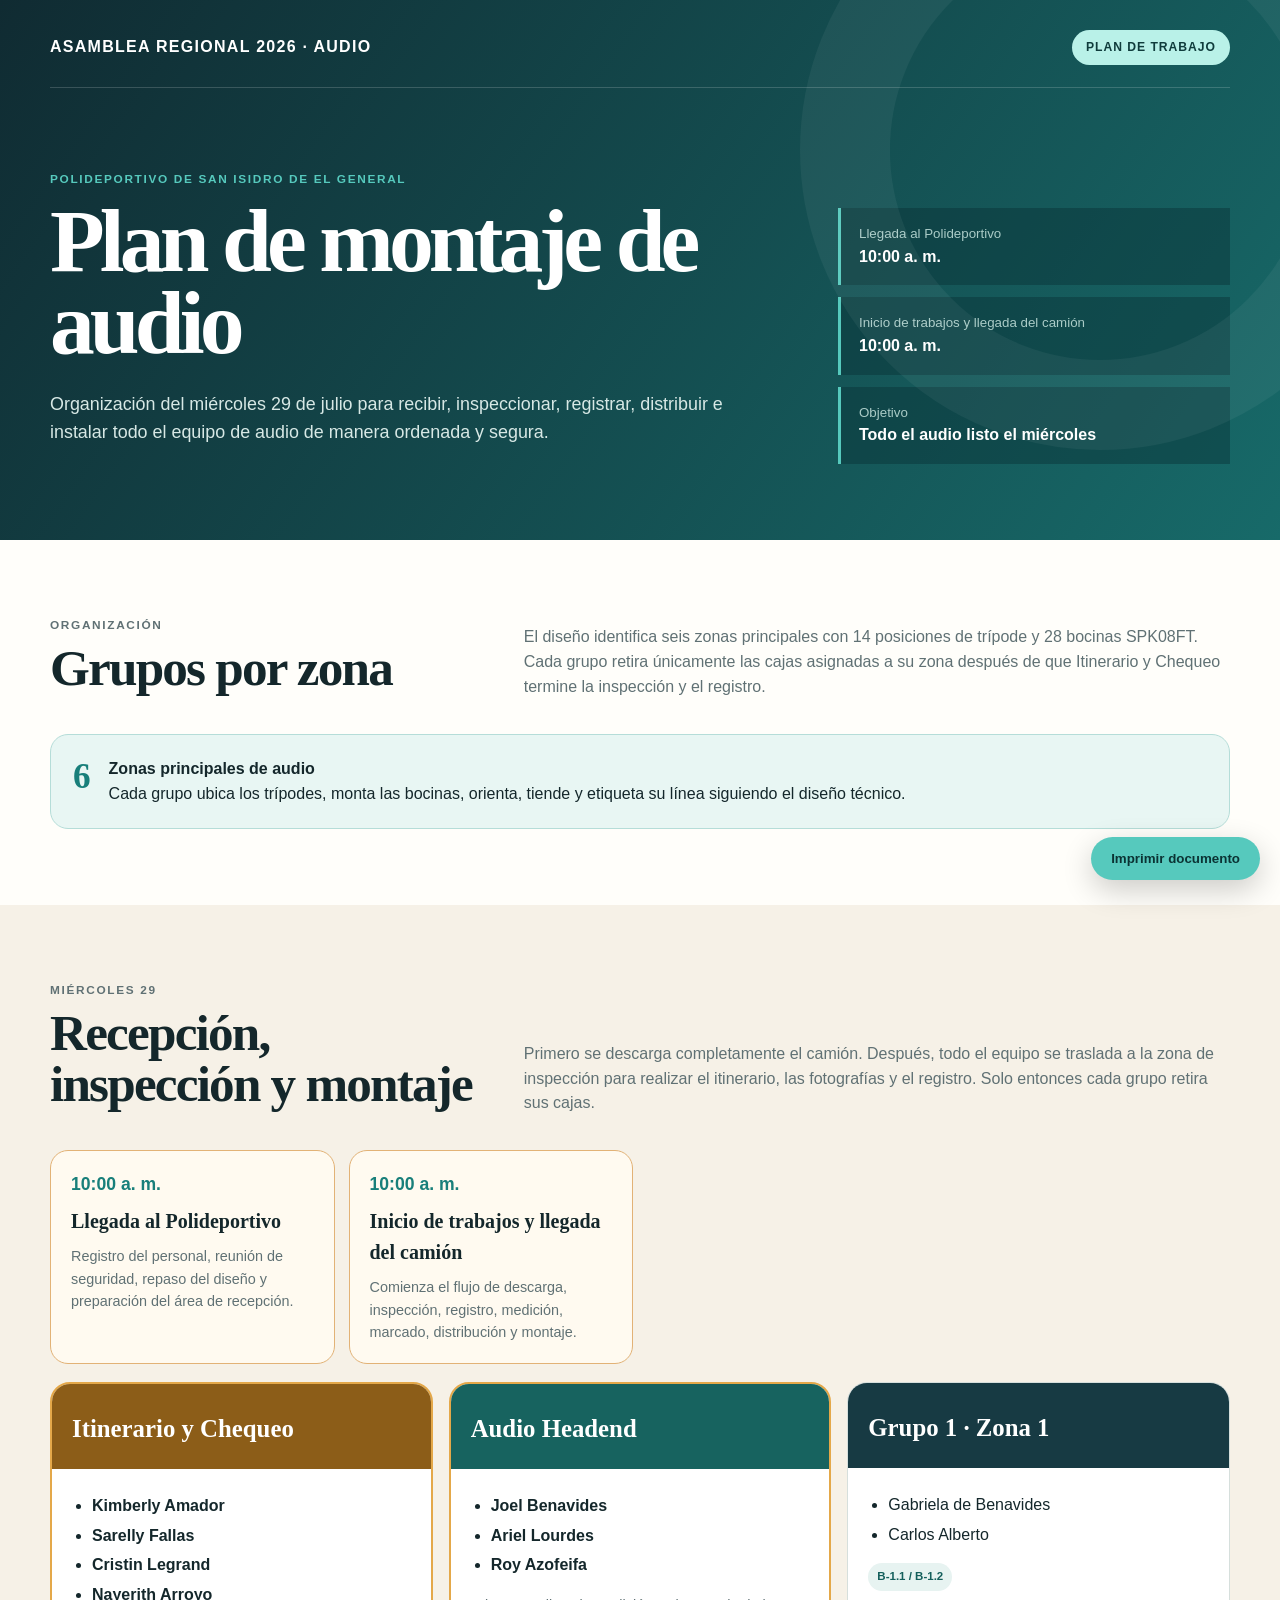
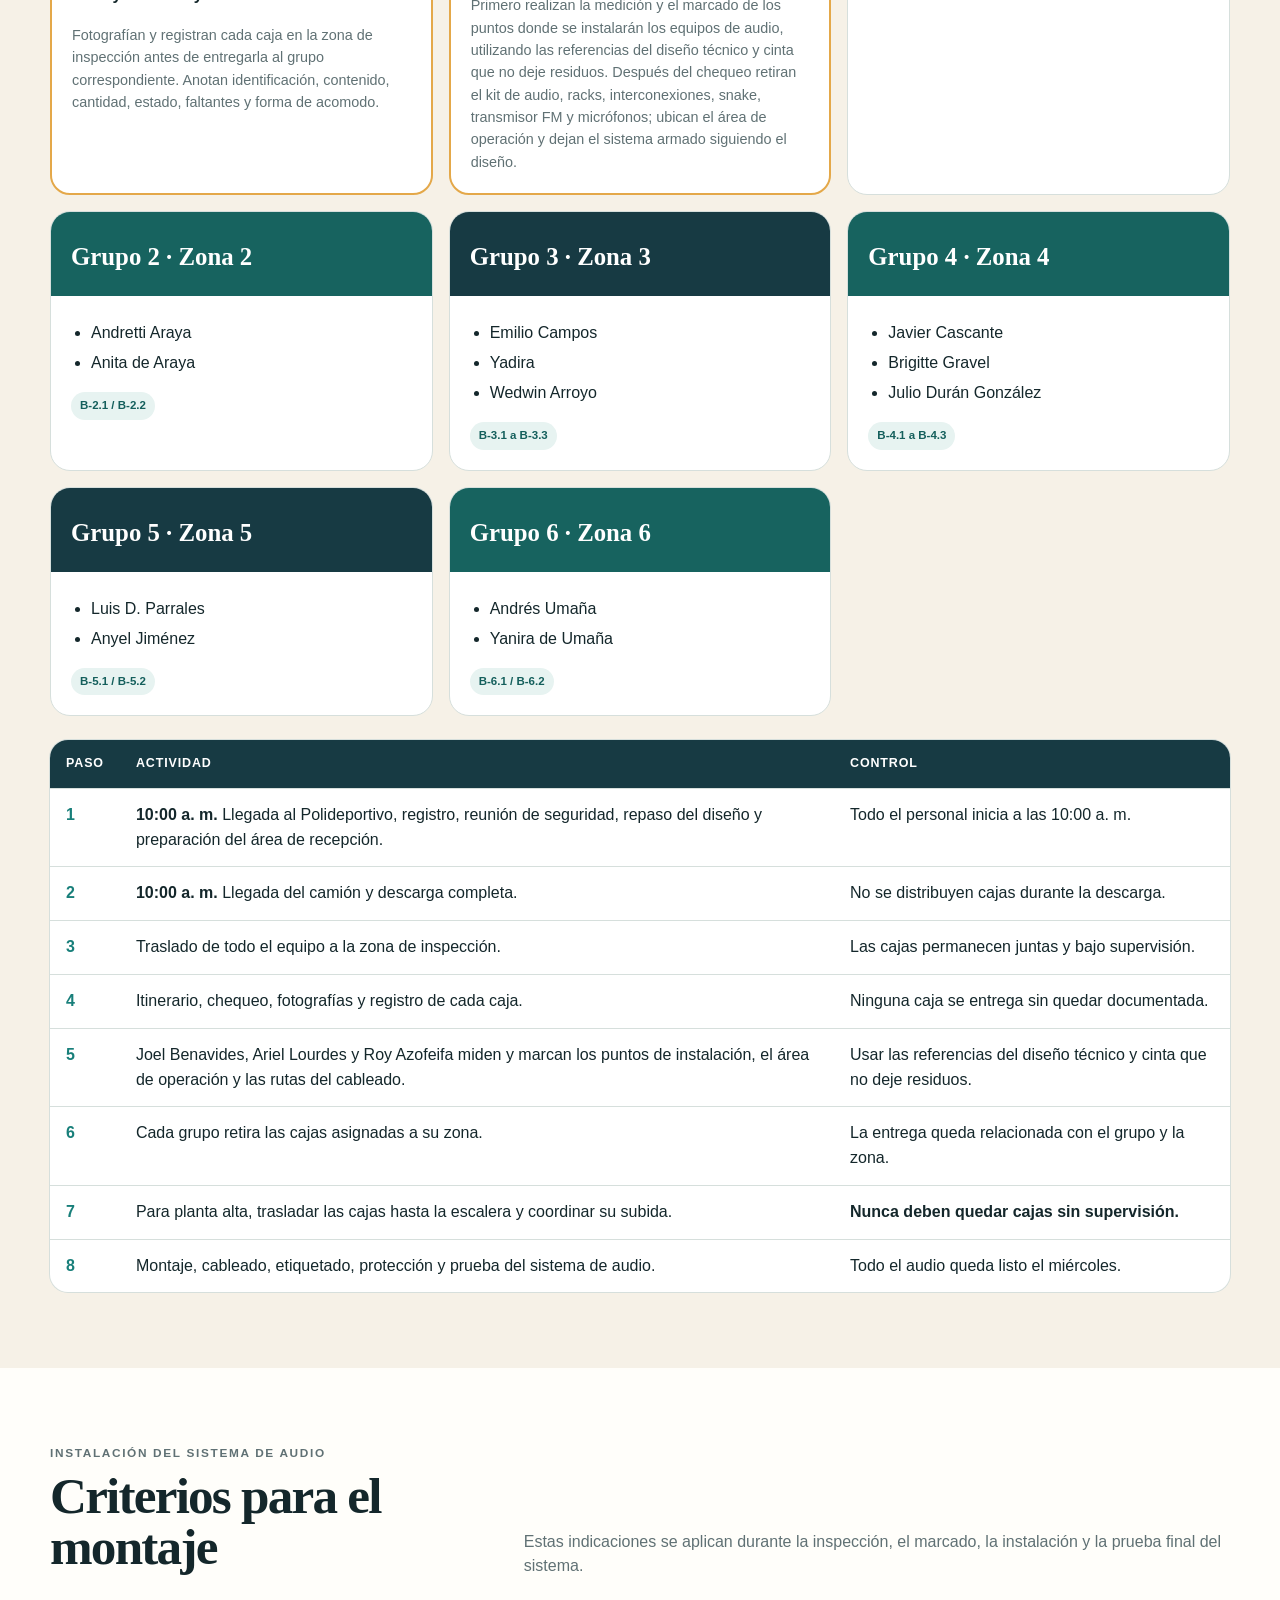
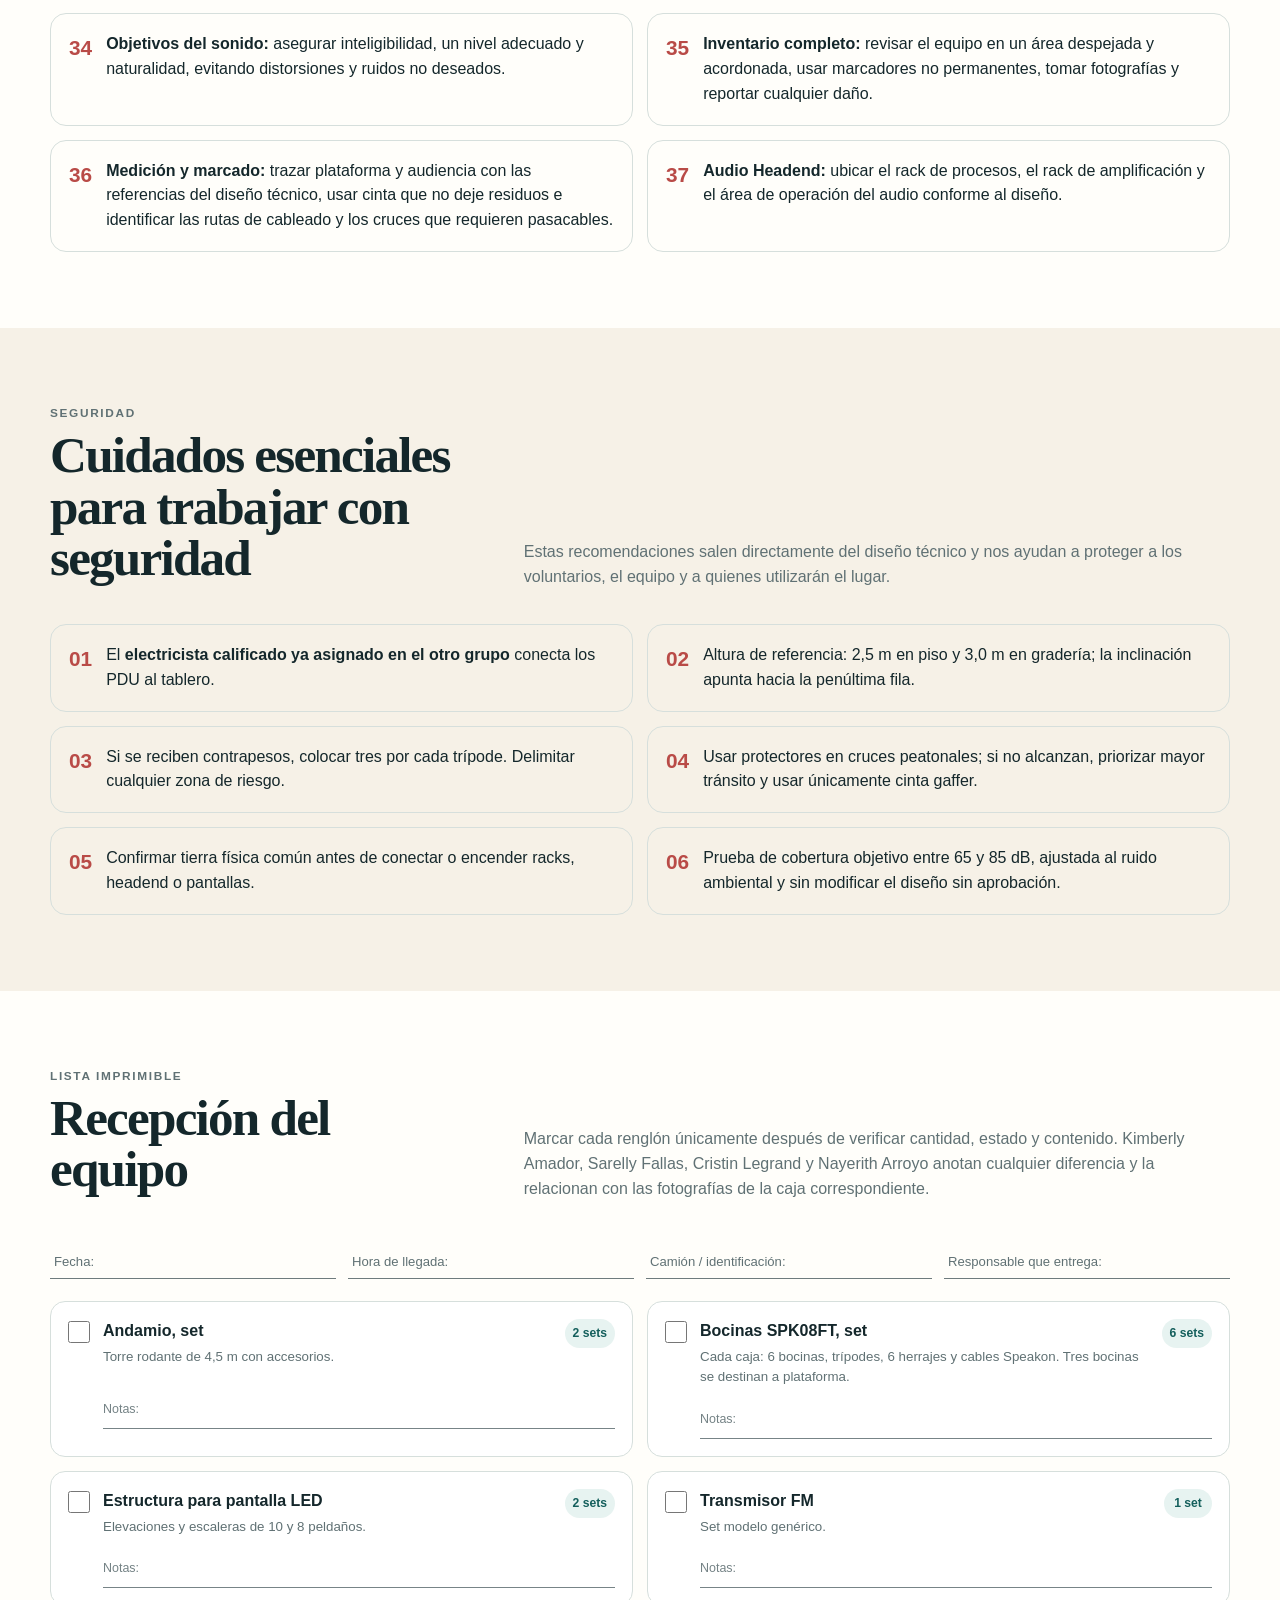
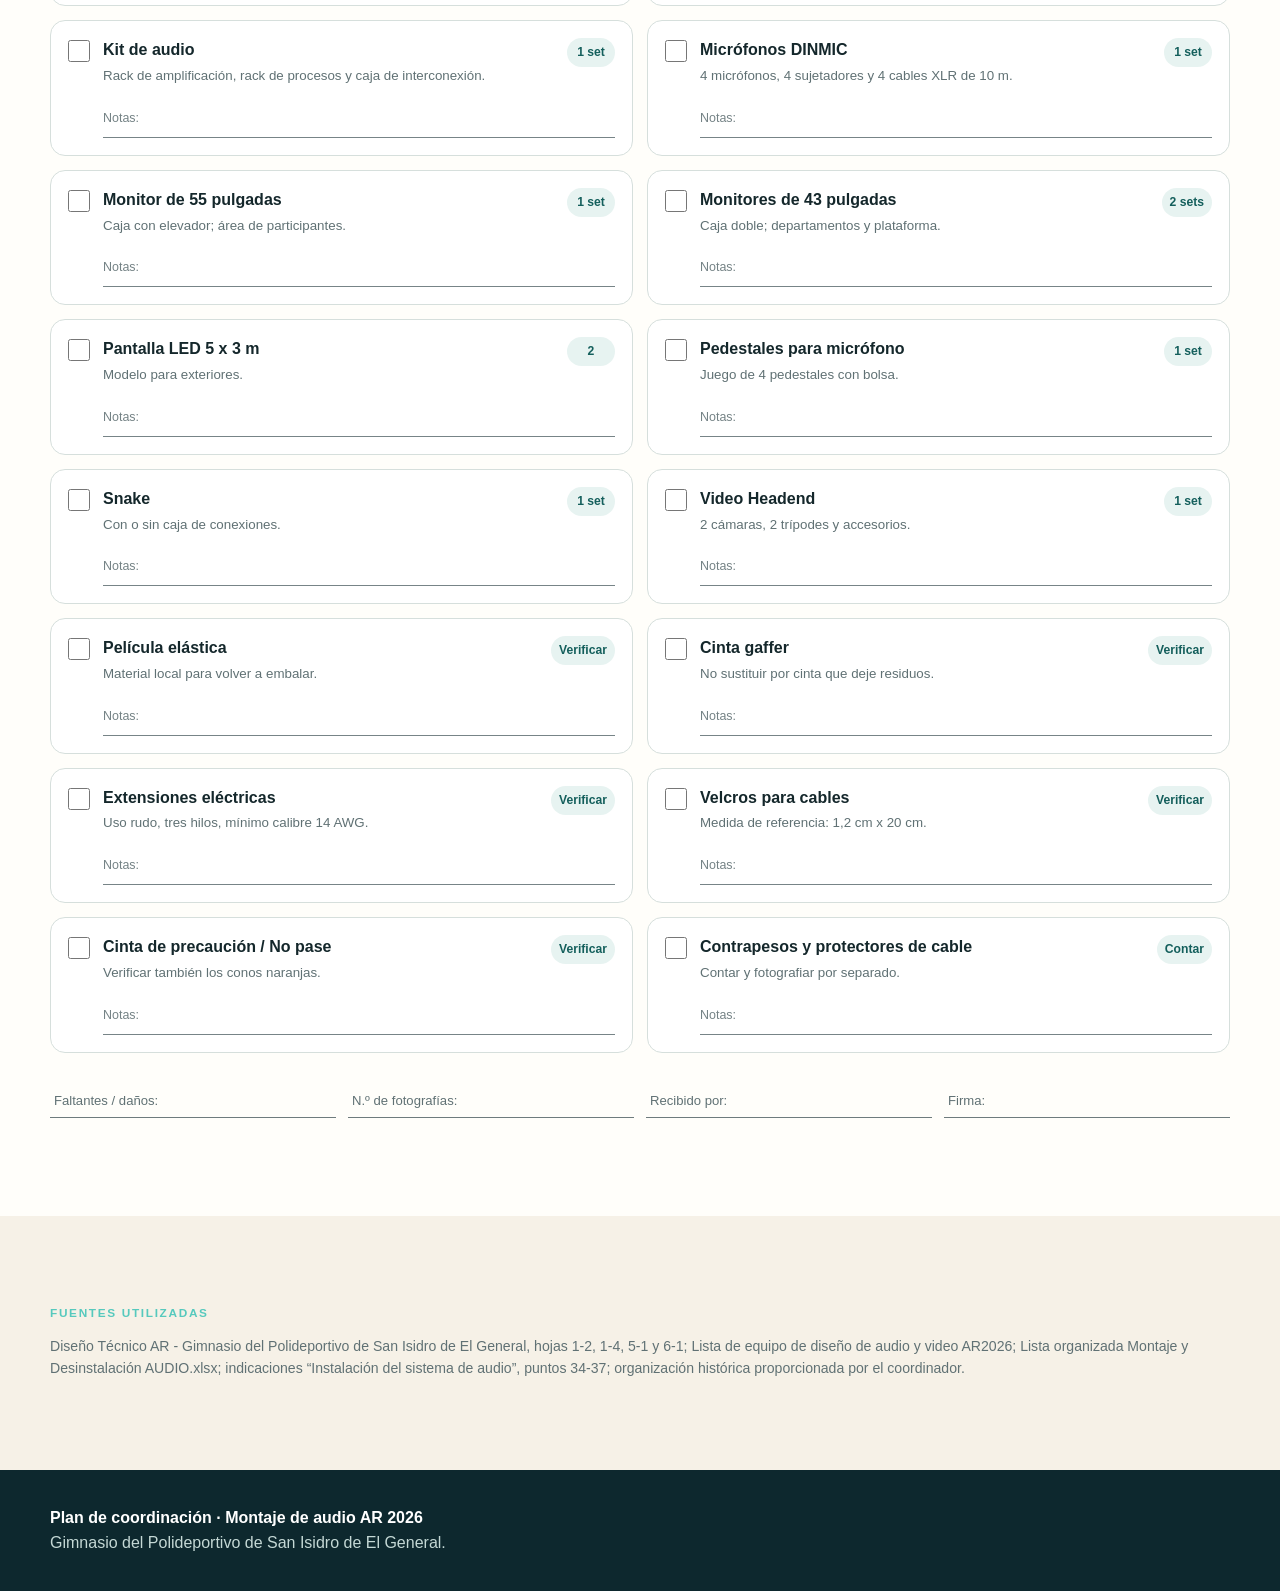
==== commit cb6d76b4: "Corregir hora de llegada a las 10 a. m. Elimina toda referencia a las 9:00 a. m. y establece la lleg" ====
--- a/compact.html
+++ b/compact.html
@@ -8,12 +8,12 @@
   <link rel="stylesheet" href="compact-print.css">
 </head>
 <body>
-  <header class="hero"><div class="shell"><div class="brand"><strong>ASAMBLEA REGIONAL 2026 · AUDIO</strong><span class="status">Plan de trabajo</span></div><div class="hero-grid"><div><p class="eyebrow">Polideportivo de San Isidro de El General</p><h1>Plan de montaje de audio</h1><p class="lead">Organización del miércoles 29 de julio para recibir, inspeccionar, registrar, distribuir e instalar todo el equipo de audio de manera ordenada y segura.</p></div><div class="hero-facts"><div><small>Llegada y preparación</small><b>9:00 a. m.</b></div><div><small>Inicio de trabajos y llegada del camión</small><b>10:00 a. m.</b></div><div><small>Objetivo</small><b>Todo el audio listo el miércoles</b></div></div></div></div></header>
+  <header class="hero"><div class="shell"><div class="brand"><strong>ASAMBLEA REGIONAL 2026 · AUDIO</strong><span class="status">Plan de trabajo</span></div><div class="hero-grid"><div><p class="eyebrow">Polideportivo de San Isidro de El General</p><h1>Plan de montaje de audio</h1><p class="lead">Organización del miércoles 29 de julio para recibir, inspeccionar, registrar, distribuir e instalar todo el equipo de audio de manera ordenada y segura.</p></div><div class="hero-facts"><div><small>Llegada al Polideportivo</small><b>10:00 a. m.</b></div><div><small>Inicio de trabajos y llegada del camión</small><b>10:00 a. m.</b></div><div><small>Objetivo</small><b>Todo el audio listo el miércoles</b></div></div></div></div></header>
 
   <section class="section"><div class="shell"><div class="section-head"><div><p class="kicker">Organización</p><h2>Grupos por zona</h2></div><p>El diseño identifica seis zonas principales con 14 posiciones de trípode y 28 bocinas SPK08FT. Cada grupo retira únicamente las cajas asignadas a su zona después de que Itinerario y Chequeo termine la inspección y el registro.</p></div><div class="callout"><div class="num">6</div><p><b>Zonas principales de audio</b><br>Cada grupo ubica los trípodes, monta las bocinas, orienta, tiende y etiqueta su línea siguiendo el diseño técnico.</p></div></div></section>
 
   <section class="section alt"><div class="shell"><div class="section-head"><div><p class="kicker">Miércoles 29</p><h2>Recepción, inspección y montaje</h2></div><p>Primero se descarga completamente el camión. Después, todo el equipo se traslada a la zona de inspección para realizar el itinerario, las fotografías y el registro. Solo entonces cada grupo retira sus cajas.</p></div>
-    <div class="timeline"><article class="time-card critical"><time>9:00 a. m.</time><h3>Llegada y preparación</h3><p>Registro del personal, reunión de seguridad, repaso del diseño y preparación del área de recepción.</p></article><article class="time-card critical"><time>10:00 a. m.</time><h3>Inicio de trabajos y llegada del camión</h3><p>Comienza el flujo de descarga, inspección, registro, medición, marcado, distribución y montaje.</p></article></div>
+    <div class="timeline"><article class="time-card critical"><time>10:00 a. m.</time><h3>Llegada al Polideportivo</h3><p>Registro del personal, reunión de seguridad, repaso del diseño y preparación del área de recepción.</p></article><article class="time-card critical"><time>10:00 a. m.</time><h3>Inicio de trabajos y llegada del camión</h3><p>Comienza el flujo de descarga, inspección, registro, medición, marcado, distribución y montaje.</p></article></div>
     <div style="height:18px"></div>
     <div class="teams">
       <article class="team special"><div class="team-top"><h3>Itinerario y Chequeo</h3></div><div class="team-body"><ul><li><b>Kimberly Amador</b></li><li><b>Sarelly Fallas</b></li><li><b>Cristin Legrand</b></li><li><b>Nayerith Arroyo</b></li></ul><p class="task">Fotografían y registran cada caja en la zona de inspección antes de entregarla al grupo correspondiente. Anotan identificación, contenido, cantidad, estado, faltantes y forma de acomodo.</p></div></article>
@@ -26,7 +26,7 @@
       <article class="team"><div class="team-top"><h3>Grupo 6 · Zona 6</h3></div><div class="team-body"><ul><li>Andrés Umaña</li><li>Yanira de Umaña</li></ul><span class="tag">B-6.1 / B-6.2</span></div></article>
     </div>
     <div style="height:24px"></div>
-    <table class="schedule"><thead><tr><th>Paso</th><th>Actividad</th><th>Control</th></tr></thead><tbody><tr><td>1</td><td><b>9:00 a. m.</b> Llegada al Polideportivo, registro, reunión de seguridad y repaso del diseño.</td><td>Preparación previa; los trabajos comienzan a las 10:00 a. m.</td></tr><tr><td>2</td><td><b>10:00 a. m.</b> Inicio de trabajos, llegada del camión y descarga completa.</td><td>No se distribuyen cajas durante la descarga.</td></tr><tr><td>3</td><td>Traslado de todo el equipo a la zona de inspección.</td><td>Las cajas permanecen juntas y bajo supervisión.</td></tr><tr><td>4</td><td>Itinerario, chequeo, fotografías y registro de cada caja.</td><td>Ninguna caja se entrega sin quedar documentada.</td></tr><tr><td>5</td><td>Joel Benavides, Ariel Lourdes y Roy Azofeifa miden y marcan los puntos de instalación, el área de operación y las rutas del cableado.</td><td>Usar las referencias del diseño técnico y cinta que no deje residuos.</td></tr><tr><td>6</td><td>Cada grupo retira las cajas asignadas a su zona.</td><td>La entrega queda relacionada con el grupo y la zona.</td></tr><tr><td>7</td><td>Para planta alta, trasladar las cajas hasta la escalera y coordinar su subida.</td><td><b>Nunca deben quedar cajas sin supervisión.</b></td></tr><tr><td>8</td><td>Montaje, cableado, etiquetado, protección y prueba del sistema de audio.</td><td>Todo el audio queda listo el miércoles.</td></tr></tbody></table>
+    <table class="schedule"><thead><tr><th>Paso</th><th>Actividad</th><th>Control</th></tr></thead><tbody><tr><td>1</td><td><b>10:00 a. m.</b> Llegada al Polideportivo, registro, reunión de seguridad, repaso del diseño y preparación del área de recepción.</td><td>Todo el personal inicia a las 10:00 a. m.</td></tr><tr><td>2</td><td><b>10:00 a. m.</b> Llegada del camión y descarga completa.</td><td>No se distribuyen cajas durante la descarga.</td></tr><tr><td>3</td><td>Traslado de todo el equipo a la zona de inspección.</td><td>Las cajas permanecen juntas y bajo supervisión.</td></tr><tr><td>4</td><td>Itinerario, chequeo, fotografías y registro de cada caja.</td><td>Ninguna caja se entrega sin quedar documentada.</td></tr><tr><td>5</td><td>Joel Benavides, Ariel Lourdes y Roy Azofeifa miden y marcan los puntos de instalación, el área de operación y las rutas del cableado.</td><td>Usar las referencias del diseño técnico y cinta que no deje residuos.</td></tr><tr><td>6</td><td>Cada grupo retira las cajas asignadas a su zona.</td><td>La entrega queda relacionada con el grupo y la zona.</td></tr><tr><td>7</td><td>Para planta alta, trasladar las cajas hasta la escalera y coordinar su subida.</td><td><b>Nunca deben quedar cajas sin supervisión.</b></td></tr><tr><td>8</td><td>Montaje, cableado, etiquetado, protección y prueba del sistema de audio.</td><td>Todo el audio queda listo el miércoles.</td></tr></tbody></table>
   </div></section>
 
   <section class="section"><div class="shell"><div class="section-head"><div><p class="kicker">Instalación del sistema de audio</p><h2>Criterios para el montaje</h2></div><p>Estas indicaciones se aplican durante la inspección, el marcado, la instalación y la prueba final del sistema.</p></div><div class="safety"><article><b>34</b><p><strong>Objetivos del sonido:</strong> asegurar inteligibilidad, un nivel adecuado y naturalidad, evitando distorsiones y ruidos no deseados.</p></article><article><b>35</b><p><strong>Inventario completo:</strong> revisar el equipo en un área despejada y acordonada, usar marcadores no permanentes, tomar fotografías y reportar cualquier daño.</p></article><article><b>36</b><p><strong>Medición y marcado:</strong> trazar plataforma y audiencia con las referencias del diseño técnico, usar cinta que no deje residuos e identificar las rutas de cableado y los cruces que requieren pasacables.</p></article><article><b>37</b><p><strong>Audio Headend:</strong> ubicar el rack de procesos, el rack de amplificación y el área de operación del audio conforme al diseño.</p></article></div></div></section>
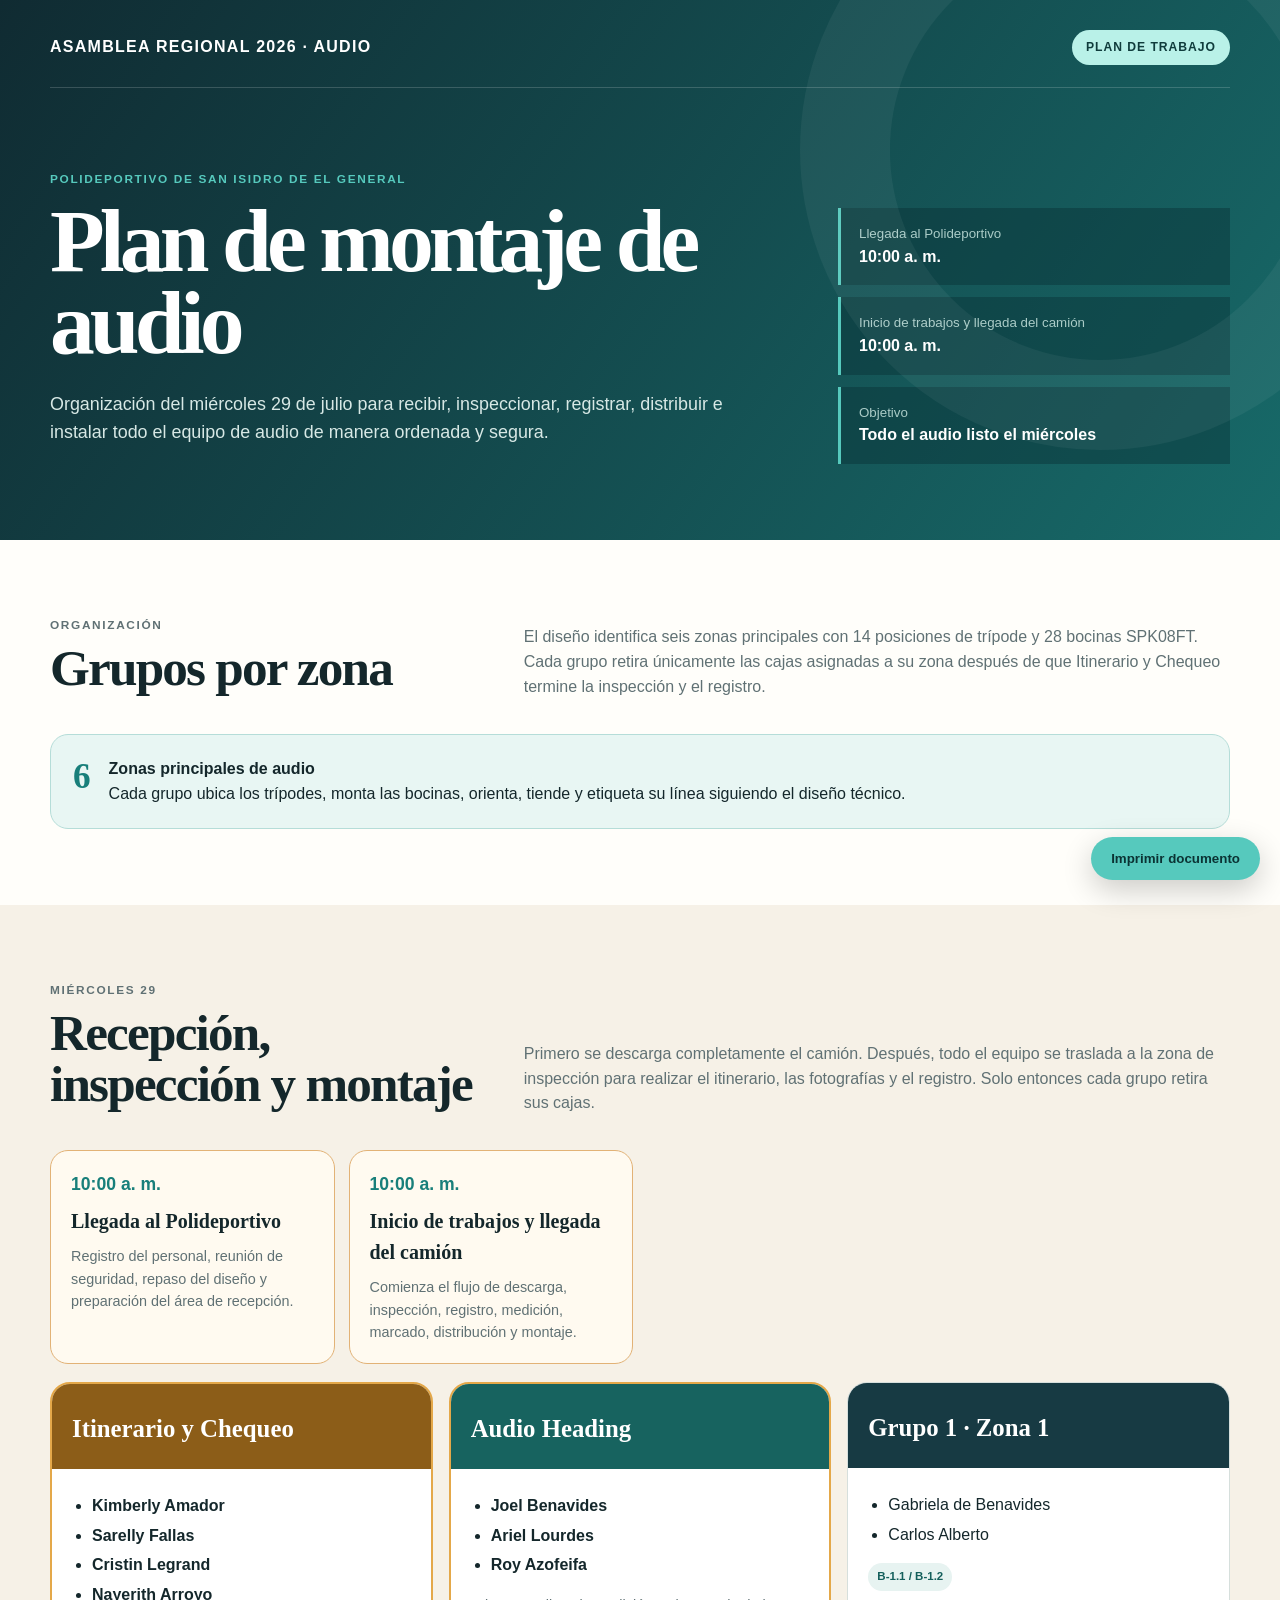
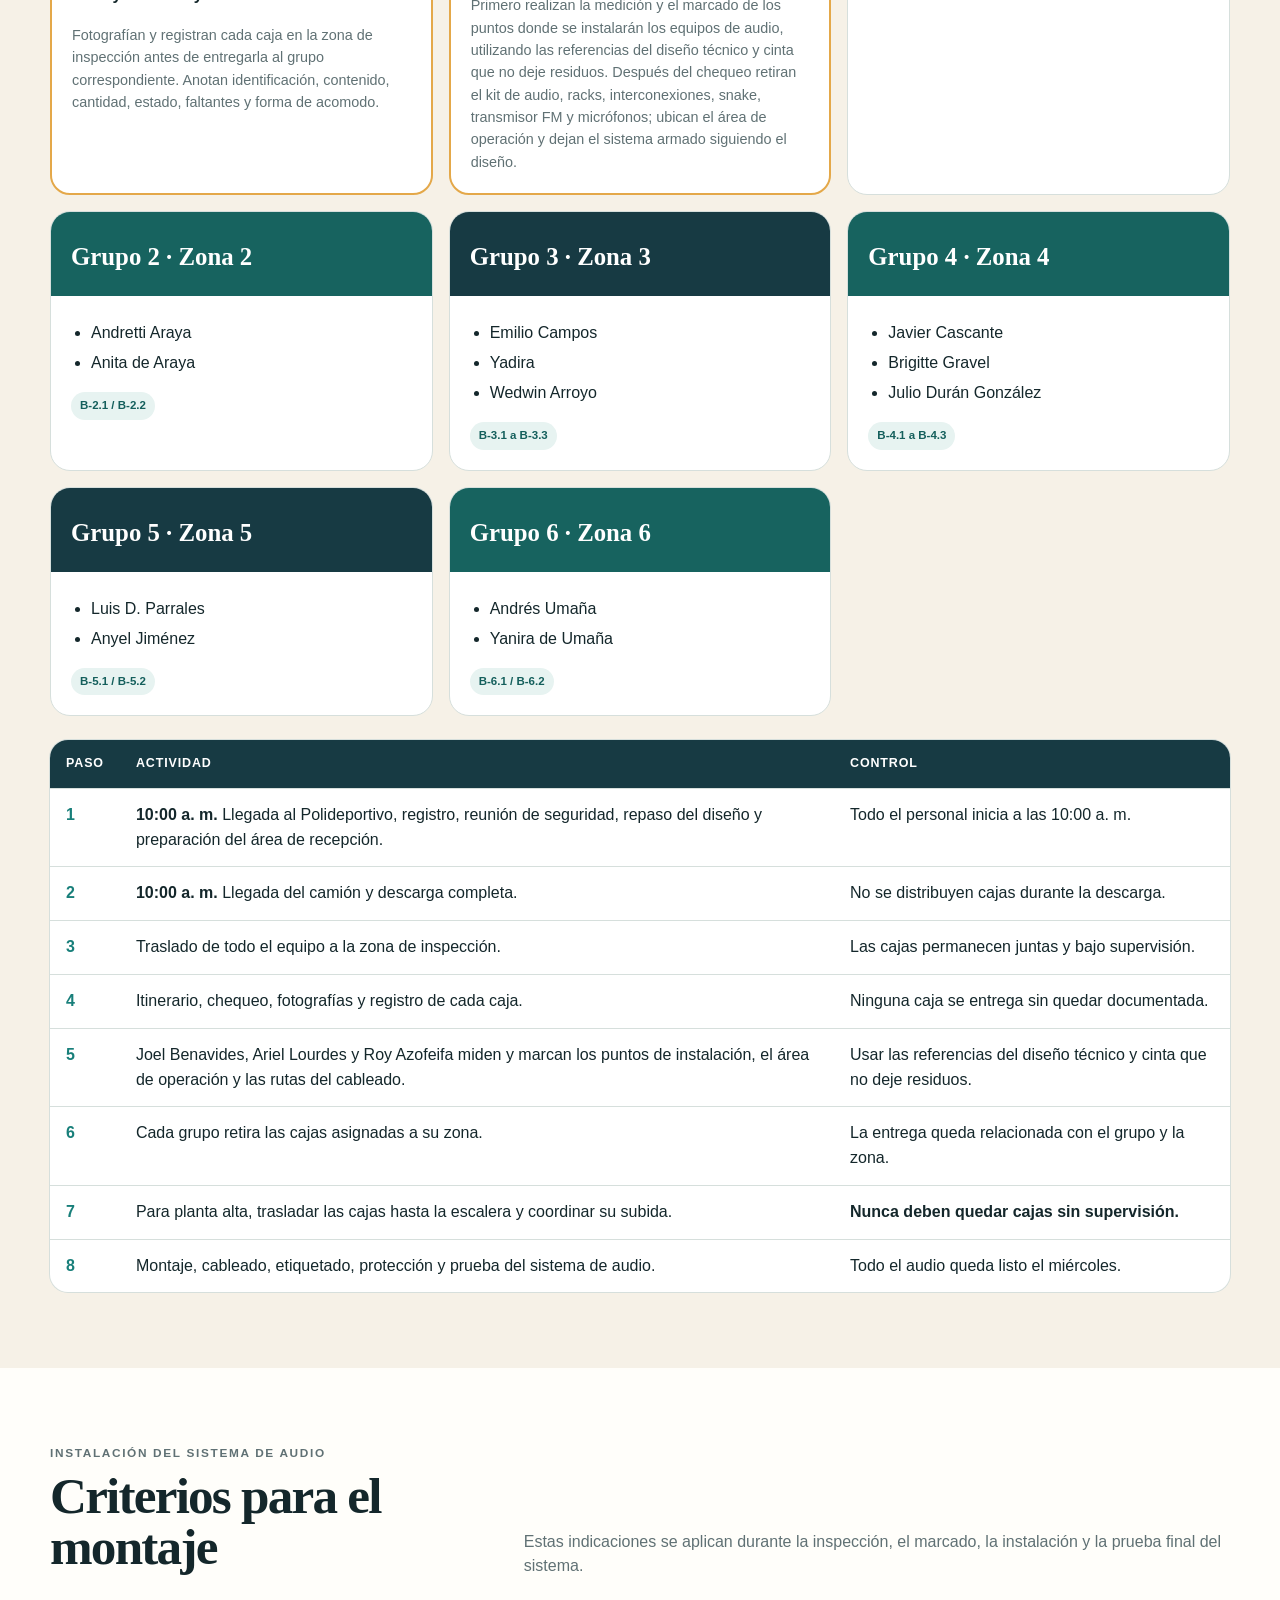
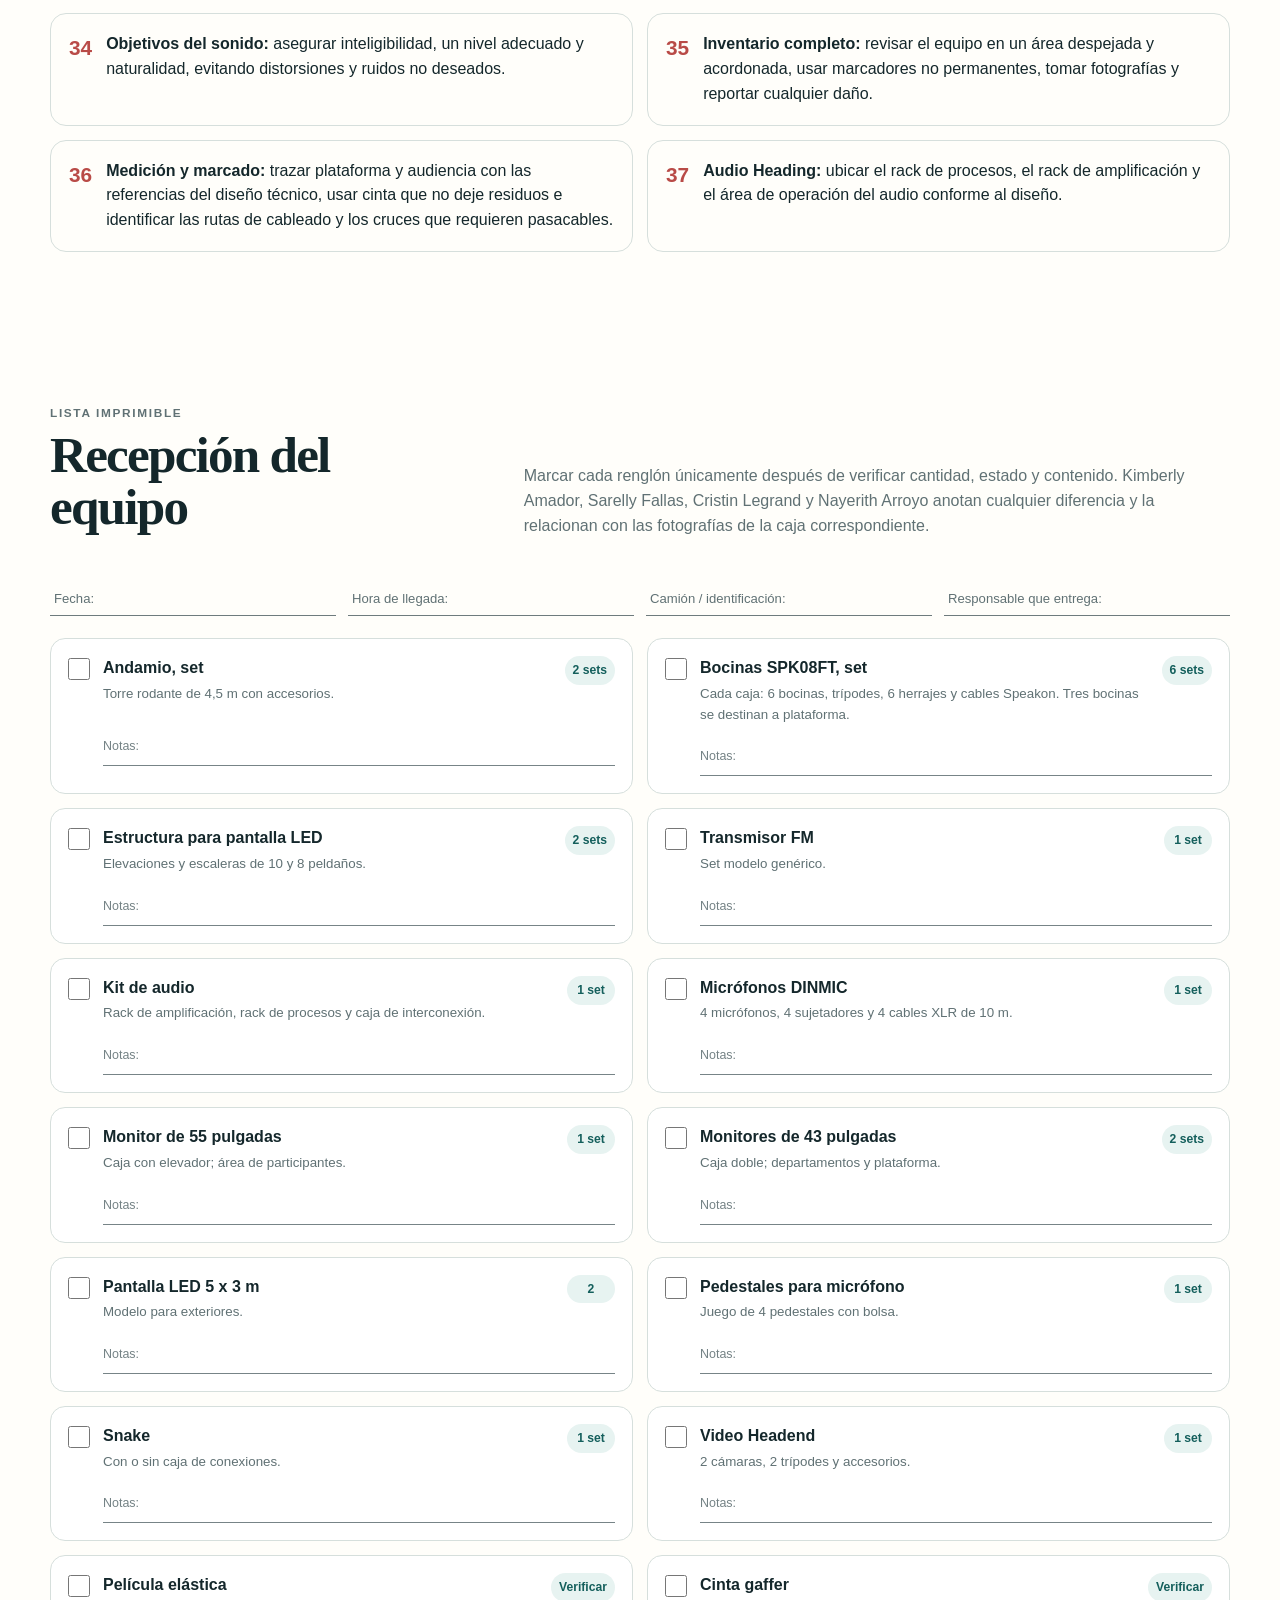
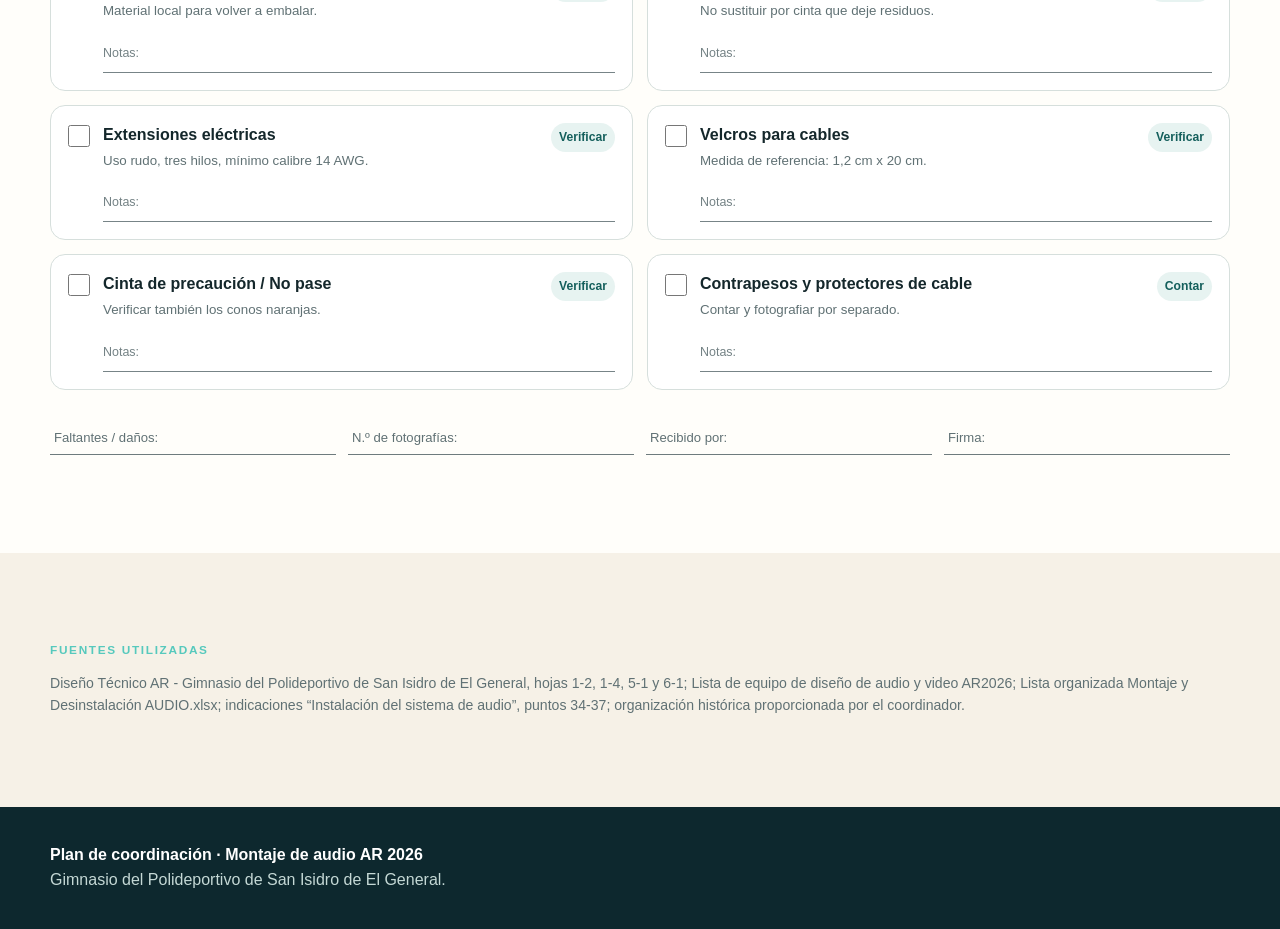
==== commit 9af00452: "Eliminar sección de seguridad Quita por completo la sección de cuidados de seguridad, mantiene la in" ====
--- a/compact.html
+++ b/compact.html
@@ -17,7 +17,7 @@
     <div style="height:18px"></div>
     <div class="teams">
       <article class="team special"><div class="team-top"><h3>Itinerario y Chequeo</h3></div><div class="team-body"><ul><li><b>Kimberly Amador</b></li><li><b>Sarelly Fallas</b></li><li><b>Cristin Legrand</b></li><li><b>Nayerith Arroyo</b></li></ul><p class="task">Fotografían y registran cada caja en la zona de inspección antes de entregarla al grupo correspondiente. Anotan identificación, contenido, cantidad, estado, faltantes y forma de acomodo.</p></div></article>
-      <article class="team special"><div class="team-top"><h3>Audio Headend</h3></div><div class="team-body"><ul><li><b>Joel Benavides</b></li><li><b>Ariel Lourdes</b></li><li><b>Roy Azofeifa</b></li></ul><p class="task">Primero realizan la medición y el marcado de los puntos donde se instalarán los equipos de audio, utilizando las referencias del diseño técnico y cinta que no deje residuos. Después del chequeo retiran el kit de audio, racks, interconexiones, snake, transmisor FM y micrófonos; ubican el área de operación y dejan el sistema armado siguiendo el diseño.</p></div></article>
+      <article class="team special"><div class="team-top"><h3>Audio Heading</h3></div><div class="team-body"><ul><li><b>Joel Benavides</b></li><li><b>Ariel Lourdes</b></li><li><b>Roy Azofeifa</b></li></ul><p class="task">Primero realizan la medición y el marcado de los puntos donde se instalarán los equipos de audio, utilizando las referencias del diseño técnico y cinta que no deje residuos. Después del chequeo retiran el kit de audio, racks, interconexiones, snake, transmisor FM y micrófonos; ubican el área de operación y dejan el sistema armado siguiendo el diseño.</p></div></article>
       <article class="team"><div class="team-top"><h3>Grupo 1 · Zona 1</h3></div><div class="team-body"><ul><li>Gabriela de Benavides</li><li>Carlos Alberto</li></ul><span class="tag">B-1.1 / B-1.2</span></div></article>
       <article class="team"><div class="team-top"><h3>Grupo 2 · Zona 2</h3></div><div class="team-body"><ul><li>Andretti Araya</li><li>Anita de Araya</li></ul><span class="tag">B-2.1 / B-2.2</span></div></article>
       <article class="team"><div class="team-top"><h3>Grupo 3 · Zona 3</h3></div><div class="team-body"><ul><li>Emilio Campos</li><li>Yadira</li><li>Wedwin Arroyo</li></ul><span class="tag">B-3.1 a B-3.3</span></div></article>
@@ -29,9 +29,7 @@
     <table class="schedule"><thead><tr><th>Paso</th><th>Actividad</th><th>Control</th></tr></thead><tbody><tr><td>1</td><td><b>10:00 a. m.</b> Llegada al Polideportivo, registro, reunión de seguridad, repaso del diseño y preparación del área de recepción.</td><td>Todo el personal inicia a las 10:00 a. m.</td></tr><tr><td>2</td><td><b>10:00 a. m.</b> Llegada del camión y descarga completa.</td><td>No se distribuyen cajas durante la descarga.</td></tr><tr><td>3</td><td>Traslado de todo el equipo a la zona de inspección.</td><td>Las cajas permanecen juntas y bajo supervisión.</td></tr><tr><td>4</td><td>Itinerario, chequeo, fotografías y registro de cada caja.</td><td>Ninguna caja se entrega sin quedar documentada.</td></tr><tr><td>5</td><td>Joel Benavides, Ariel Lourdes y Roy Azofeifa miden y marcan los puntos de instalación, el área de operación y las rutas del cableado.</td><td>Usar las referencias del diseño técnico y cinta que no deje residuos.</td></tr><tr><td>6</td><td>Cada grupo retira las cajas asignadas a su zona.</td><td>La entrega queda relacionada con el grupo y la zona.</td></tr><tr><td>7</td><td>Para planta alta, trasladar las cajas hasta la escalera y coordinar su subida.</td><td><b>Nunca deben quedar cajas sin supervisión.</b></td></tr><tr><td>8</td><td>Montaje, cableado, etiquetado, protección y prueba del sistema de audio.</td><td>Todo el audio queda listo el miércoles.</td></tr></tbody></table>
   </div></section>
 
-  <section class="section"><div class="shell"><div class="section-head"><div><p class="kicker">Instalación del sistema de audio</p><h2>Criterios para el montaje</h2></div><p>Estas indicaciones se aplican durante la inspección, el marcado, la instalación y la prueba final del sistema.</p></div><div class="safety"><article><b>34</b><p><strong>Objetivos del sonido:</strong> asegurar inteligibilidad, un nivel adecuado y naturalidad, evitando distorsiones y ruidos no deseados.</p></article><article><b>35</b><p><strong>Inventario completo:</strong> revisar el equipo en un área despejada y acordonada, usar marcadores no permanentes, tomar fotografías y reportar cualquier daño.</p></article><article><b>36</b><p><strong>Medición y marcado:</strong> trazar plataforma y audiencia con las referencias del diseño técnico, usar cinta que no deje residuos e identificar las rutas de cableado y los cruces que requieren pasacables.</p></article><article><b>37</b><p><strong>Audio Headend:</strong> ubicar el rack de procesos, el rack de amplificación y el área de operación del audio conforme al diseño.</p></article></div></div></section>
-
-  <section class="section alt"><div class="shell"><div class="section-head"><div><p class="kicker">Seguridad</p><h2>Cuidados esenciales para trabajar con seguridad</h2></div><p>Estas recomendaciones salen directamente del diseño técnico y nos ayudan a proteger a los voluntarios, el equipo y a quienes utilizarán el lugar.</p></div><div class="safety"><article><b>01</b><p>El <strong>electricista calificado ya asignado en el otro grupo</strong> conecta los PDU al tablero.</p></article><article><b>02</b><p>Altura de referencia: 2,5 m en piso y 3,0 m en gradería; la inclinación apunta hacia la penúltima fila.</p></article><article><b>03</b><p>Si se reciben contrapesos, colocar tres por cada trípode. Delimitar cualquier zona de riesgo.</p></article><article><b>04</b><p>Usar protectores en cruces peatonales; si no alcanzan, priorizar mayor tránsito y usar únicamente cinta gaffer.</p></article><article><b>05</b><p>Confirmar tierra física común antes de conectar o encender racks, headend o pantallas.</p></article><article><b>06</b><p>Prueba de cobertura objetivo entre 65 y 85 dB, ajustada al ruido ambiental y sin modificar el diseño sin aprobación.</p></article></div></div></section>
+  <section class="section"><div class="shell"><div class="section-head"><div><p class="kicker">Instalación del sistema de audio</p><h2>Criterios para el montaje</h2></div><p>Estas indicaciones se aplican durante la inspección, el marcado, la instalación y la prueba final del sistema.</p></div><div class="safety"><article><b>34</b><p><strong>Objetivos del sonido:</strong> asegurar inteligibilidad, un nivel adecuado y naturalidad, evitando distorsiones y ruidos no deseados.</p></article><article><b>35</b><p><strong>Inventario completo:</strong> revisar el equipo en un área despejada y acordonada, usar marcadores no permanentes, tomar fotografías y reportar cualquier daño.</p></article><article><b>36</b><p><strong>Medición y marcado:</strong> trazar plataforma y audiencia con las referencias del diseño técnico, usar cinta que no deje residuos e identificar las rutas de cableado y los cruces que requieren pasacables.</p></article><article><b>37</b><p><strong>Audio Heading:</strong> ubicar el rack de procesos, el rack de amplificación y el área de operación del audio conforme al diseño.</p></article></div></div></section>
 
   <section class="section"><div class="shell"><div class="section-head"><div><p class="kicker">Lista imprimible</p><h2>Recepción del equipo</h2></div><p>Marcar cada renglón únicamente después de verificar cantidad, estado y contenido. Kimberly Amador, Sarelly Fallas, Cristin Legrand y Nayerith Arroyo anotan cualquier diferencia y la relacionan con las fotografías de la caja correspondiente.</p></div>
     <div class="log-fields"><div>Fecha:</div><div>Hora de llegada:</div><div>Camión / identificación:</div><div>Responsable que entrega:</div></div>
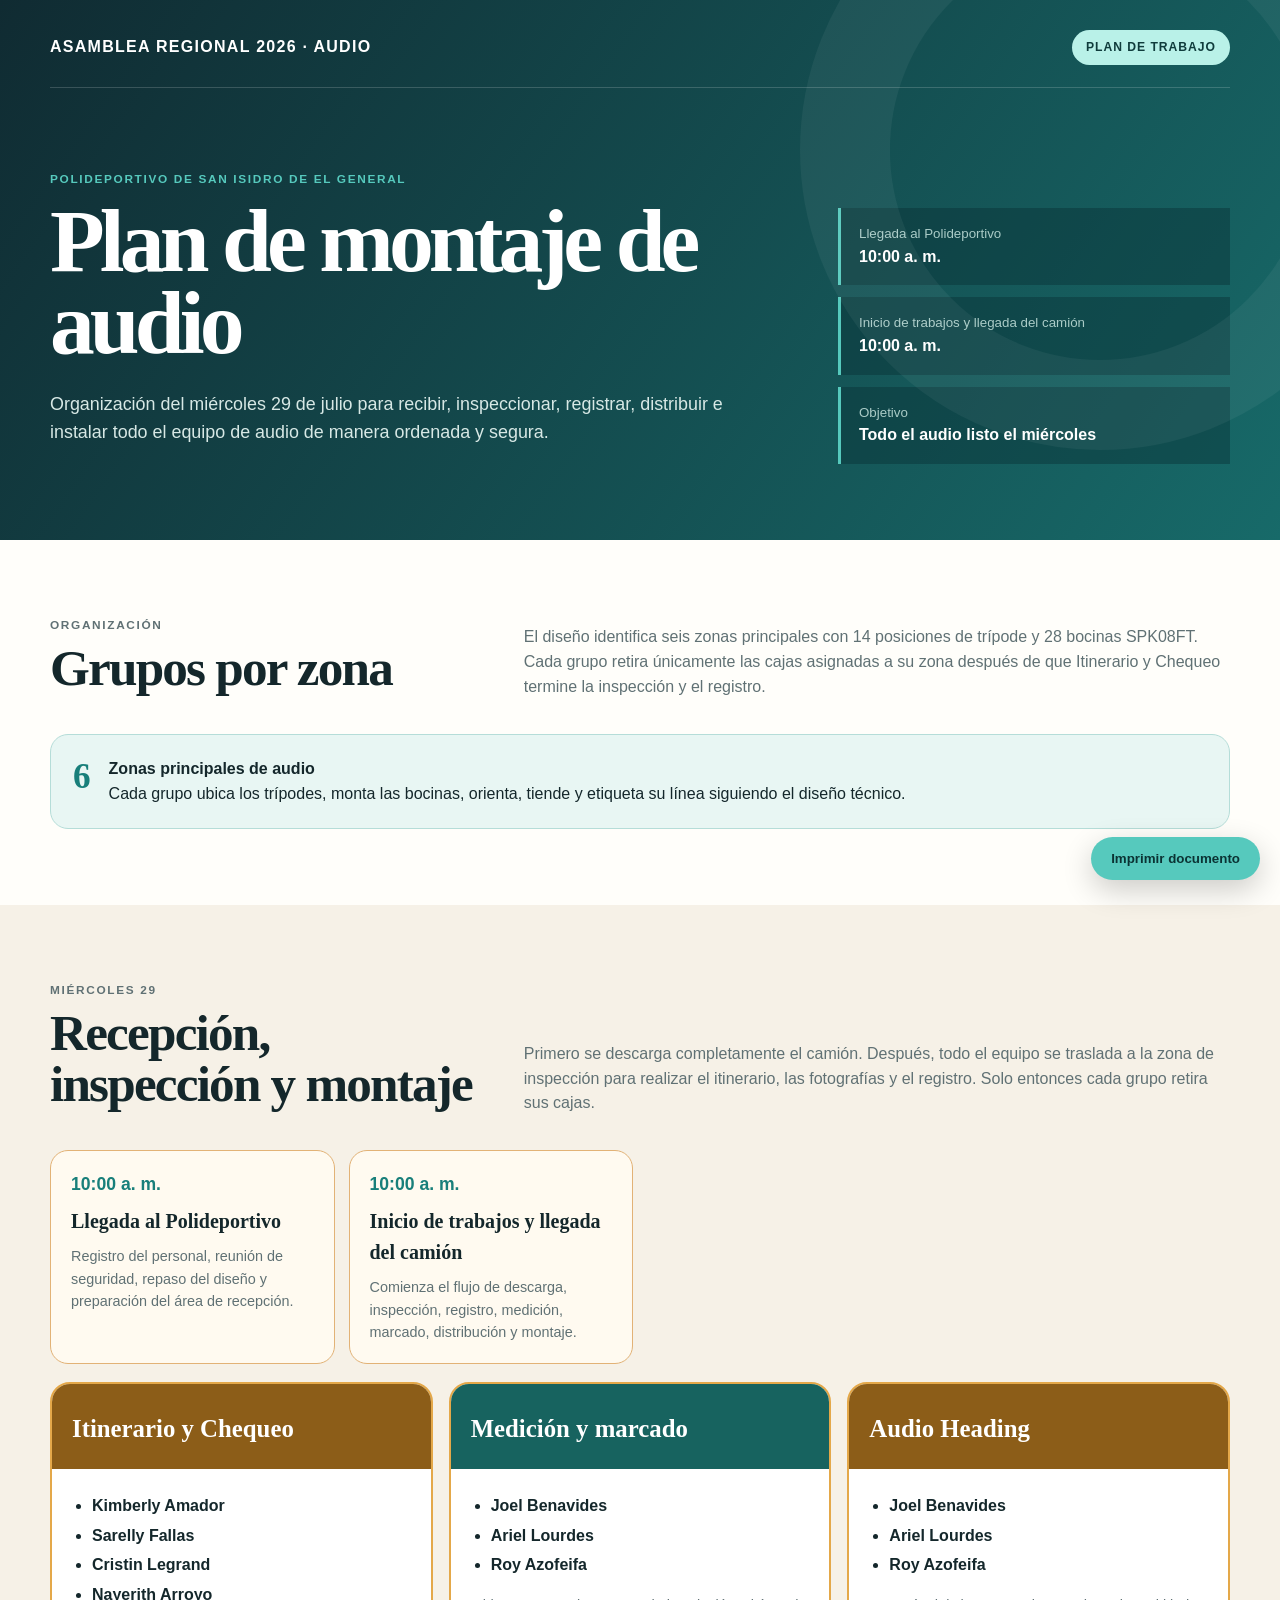
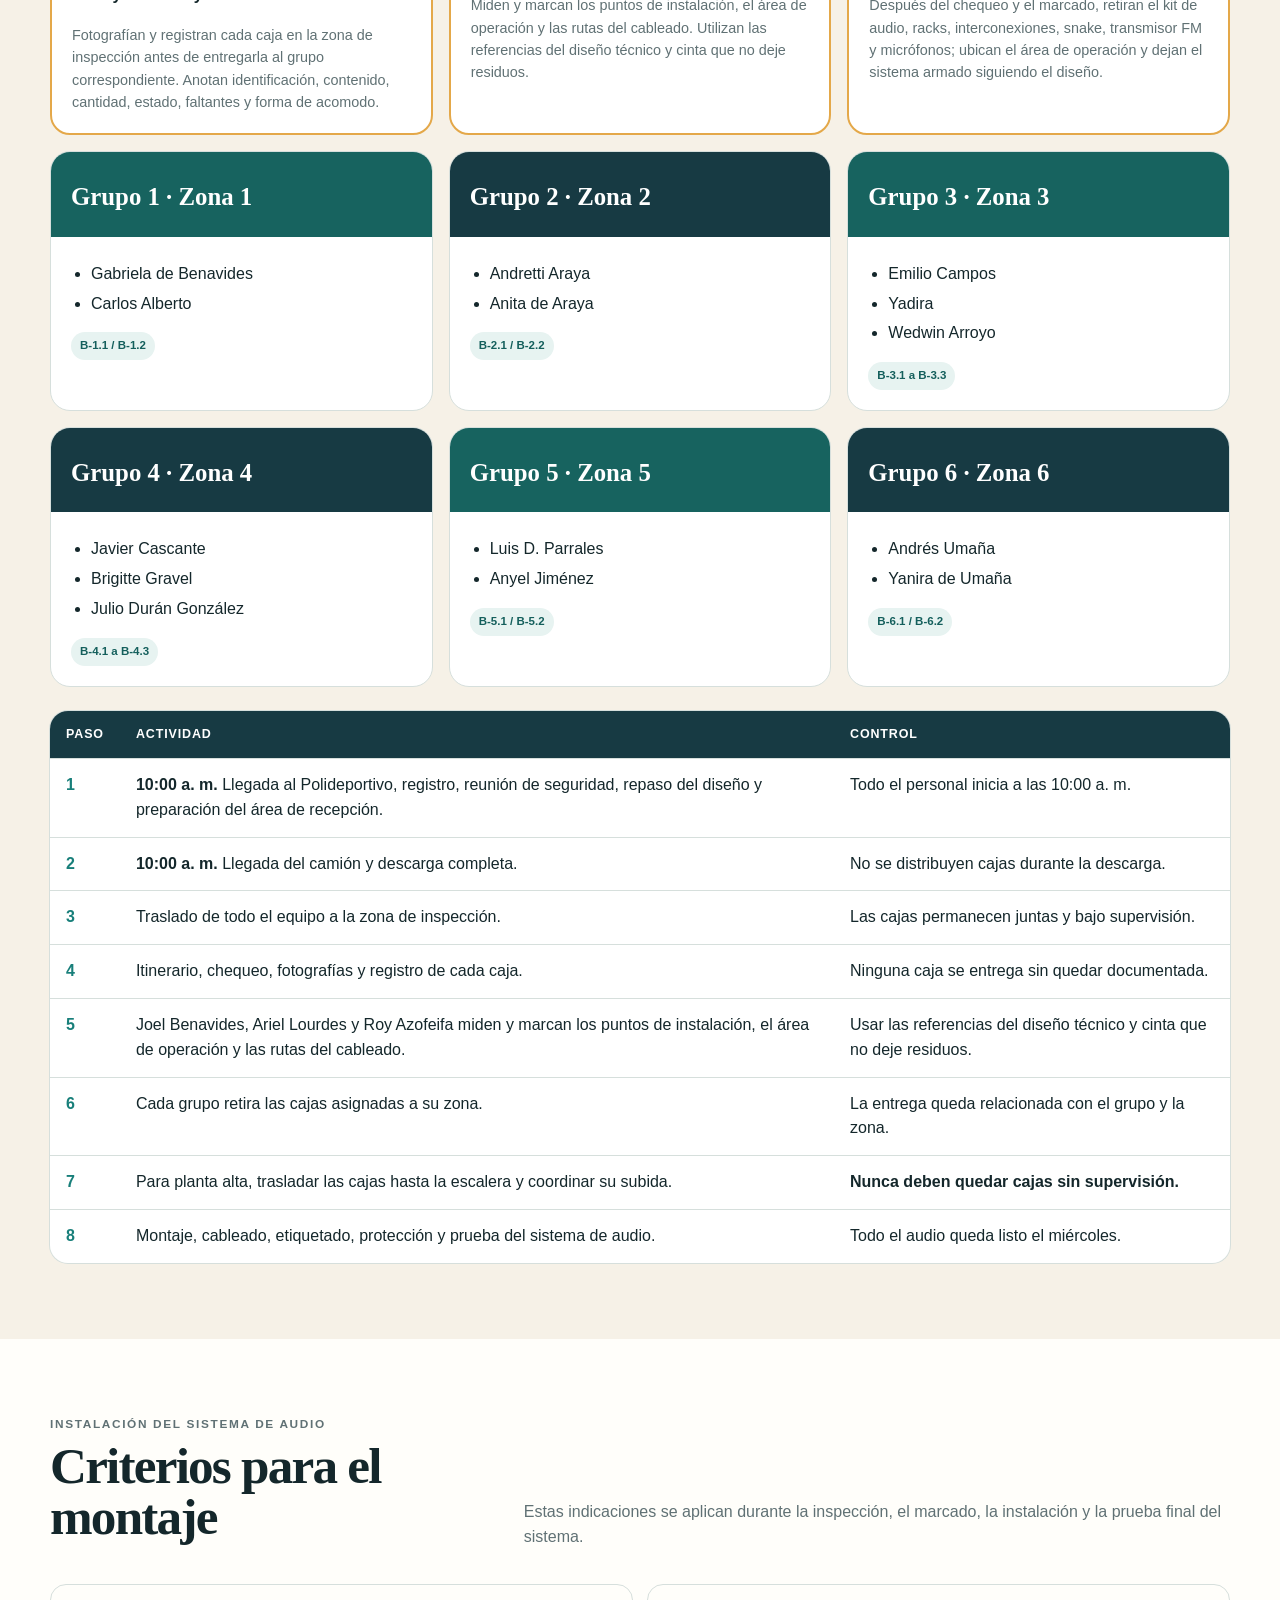
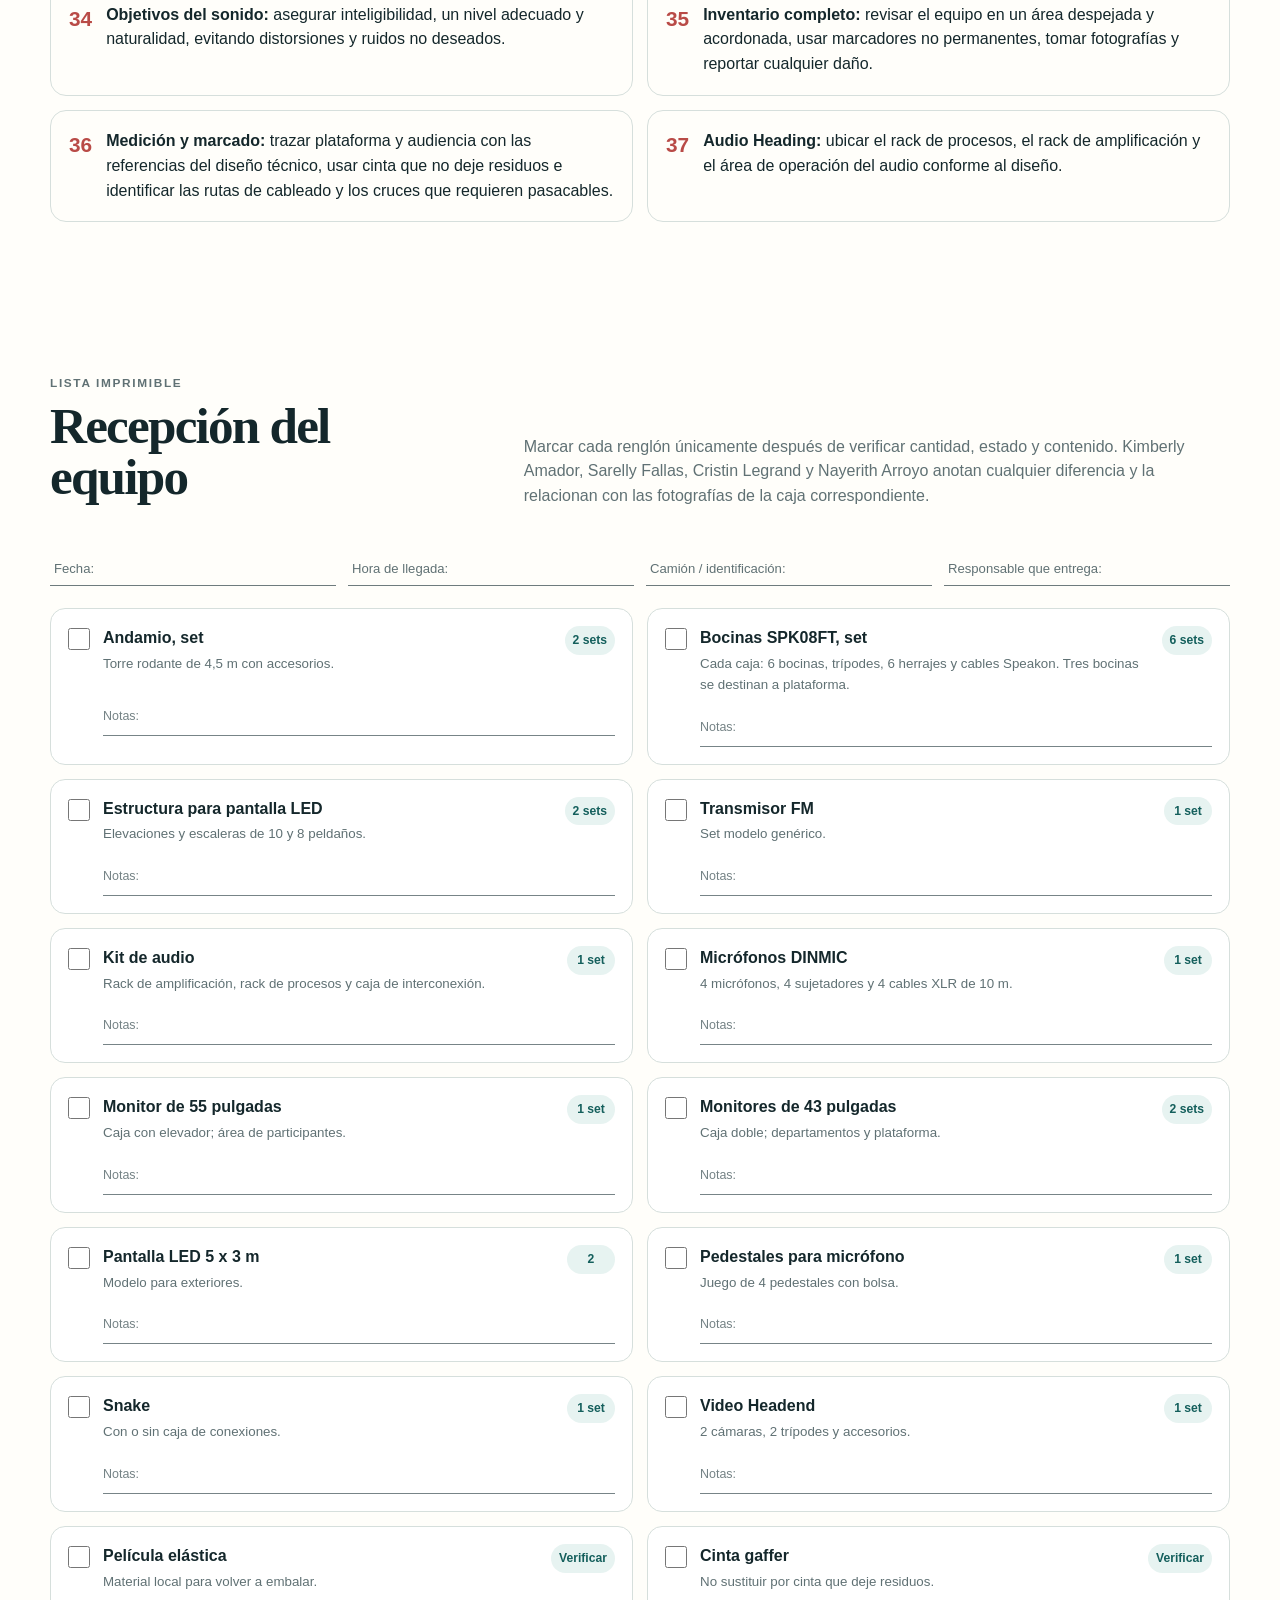
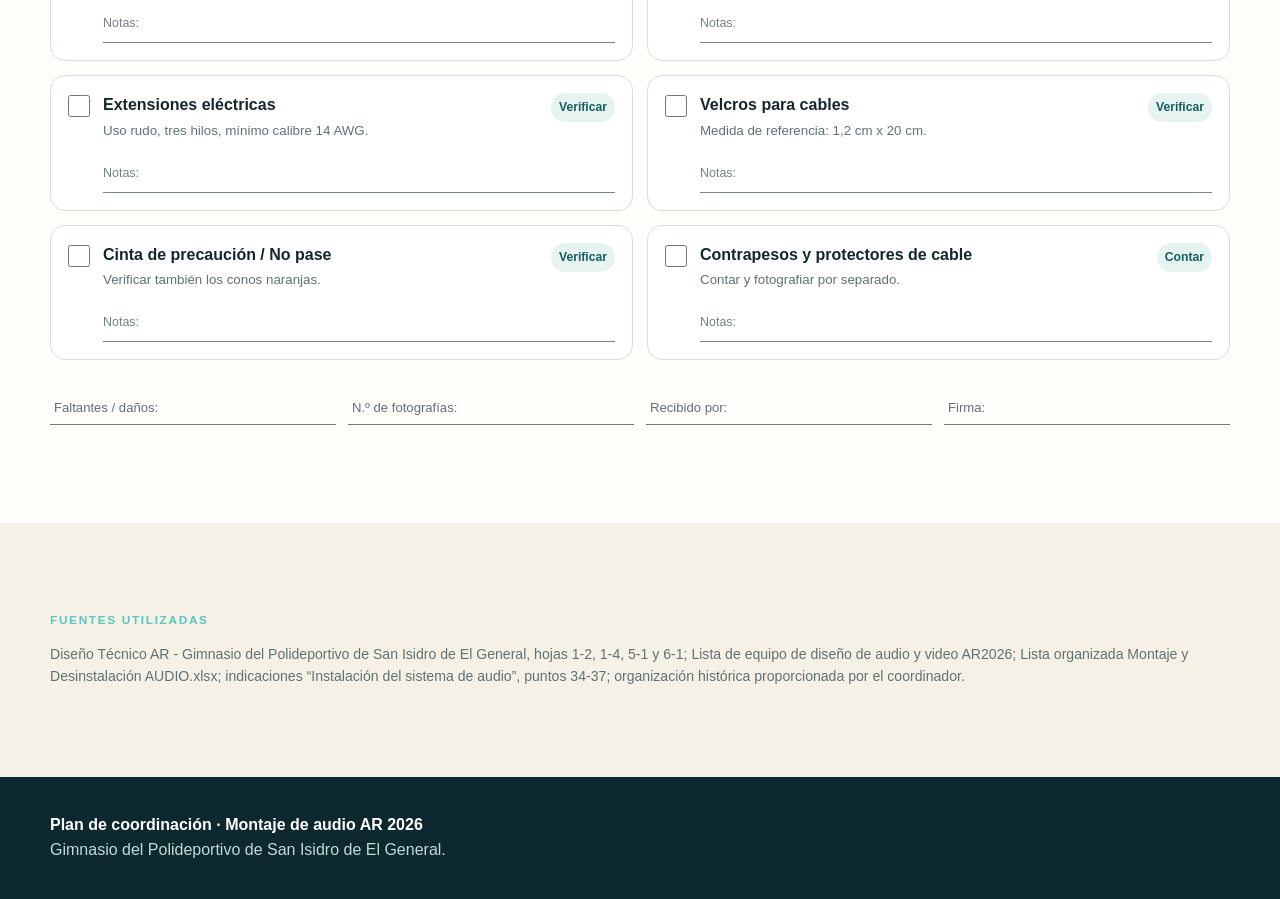
==== commit b6401ea7: "Destacar medición y marcado Agrega una tarjeta independiente de Medición y marcado después de Itiner" ====
--- a/compact.html
+++ b/compact.html
@@ -17,7 +17,8 @@
     <div style="height:18px"></div>
     <div class="teams">
       <article class="team special"><div class="team-top"><h3>Itinerario y Chequeo</h3></div><div class="team-body"><ul><li><b>Kimberly Amador</b></li><li><b>Sarelly Fallas</b></li><li><b>Cristin Legrand</b></li><li><b>Nayerith Arroyo</b></li></ul><p class="task">Fotografían y registran cada caja en la zona de inspección antes de entregarla al grupo correspondiente. Anotan identificación, contenido, cantidad, estado, faltantes y forma de acomodo.</p></div></article>
-      <article class="team special"><div class="team-top"><h3>Audio Heading</h3></div><div class="team-body"><ul><li><b>Joel Benavides</b></li><li><b>Ariel Lourdes</b></li><li><b>Roy Azofeifa</b></li></ul><p class="task">Primero realizan la medición y el marcado de los puntos donde se instalarán los equipos de audio, utilizando las referencias del diseño técnico y cinta que no deje residuos. Después del chequeo retiran el kit de audio, racks, interconexiones, snake, transmisor FM y micrófonos; ubican el área de operación y dejan el sistema armado siguiendo el diseño.</p></div></article>
+      <article class="team special"><div class="team-top"><h3>Medición y marcado</h3></div><div class="team-body"><ul><li><b>Joel Benavides</b></li><li><b>Ariel Lourdes</b></li><li><b>Roy Azofeifa</b></li></ul><p class="task">Miden y marcan los puntos de instalación, el área de operación y las rutas del cableado. Utilizan las referencias del diseño técnico y cinta que no deje residuos.</p></div></article>
+      <article class="team special"><div class="team-top"><h3>Audio Heading</h3></div><div class="team-body"><ul><li><b>Joel Benavides</b></li><li><b>Ariel Lourdes</b></li><li><b>Roy Azofeifa</b></li></ul><p class="task">Después del chequeo y el marcado, retiran el kit de audio, racks, interconexiones, snake, transmisor FM y micrófonos; ubican el área de operación y dejan el sistema armado siguiendo el diseño.</p></div></article>
       <article class="team"><div class="team-top"><h3>Grupo 1 · Zona 1</h3></div><div class="team-body"><ul><li>Gabriela de Benavides</li><li>Carlos Alberto</li></ul><span class="tag">B-1.1 / B-1.2</span></div></article>
       <article class="team"><div class="team-top"><h3>Grupo 2 · Zona 2</h3></div><div class="team-body"><ul><li>Andretti Araya</li><li>Anita de Araya</li></ul><span class="tag">B-2.1 / B-2.2</span></div></article>
       <article class="team"><div class="team-top"><h3>Grupo 3 · Zona 3</h3></div><div class="team-body"><ul><li>Emilio Campos</li><li>Yadira</li><li>Wedwin Arroyo</li></ul><span class="tag">B-3.1 a B-3.3</span></div></article>
@@ -57,7 +58,7 @@
   </div></section>
 
 
-  <section class="section alt source-section"><div class="shell sources"><p class="kicker">Fuentes utilizadas</p><p>Diseño Técnico AR - Gimnasio del Polideportivo de San Isidro de El General, hojas 1-2, 1-4, 5-1 y 6-1; Lista de equipo de diseño de audio y video AR2026; Lista organizada Montaje y Desinstalación AUDIO.xlsx; indicaciones “Instalación del sistema de audio”, puntos 34-37; organización histórica proporcionada por el coordinador.</p></div></section>
+  <section class="section alt source-section"><div class="shell sources"><p class="kicker">Fuentes utilizadas</p><p>Diseño Técnico AR - Gimnasio del Polideportivo de San Isidro de El General, hojas 1-2, 1-4, 5-1 y 6-1; Lista de equipo de diseño de audio y video AR2026; Lista organizada Montaje y Desinstalación AUDIO.xlsx; indicaciones “Instalación del sistema de audio”, puntos 34-37; organización histórica proporcionada por el coordinador.</p><p class="print-footer"><strong>Plan de coordinación · Montaje de audio AR 2026</strong><br>Gimnasio del Polideportivo de San Isidro de El General.</p></div></section>
   <footer><div class="shell"><strong>Plan de coordinación · Montaje de audio AR 2026</strong><br>Gimnasio del Polideportivo de San Isidro de El General.</div></footer>
   <button class="print" id="printButton" type="button">Imprimir documento</button>
   <script src="script.js"></script>
--- a/styles.css
+++ b/styles.css
@@ -2,4 +2,7 @@
 
 .checklist-grid{display:grid;grid-template-columns:repeat(2,1fr);gap:14px}.check-item{display:grid;grid-template-columns:auto 1fr auto;gap:13px;align-items:start;padding:17px;border:1px solid var(--line);border-radius:15px;background:#fff}.check-item:after{content:"Notas:";grid-column:2/4;min-height:28px;padding-top:9px;border-bottom:1px solid #778487;color:#748285;font-size:.78rem}.check-item input{width:22px;height:22px;margin:2px 0;accent-color:var(--teal)}.check-item strong,.check-item small{display:block}.check-item small{color:var(--muted);margin-top:3px}.qty{min-width:48px;text-align:center;background:#e7f3f1;color:#145f5c;padding:5px 8px;border-radius:999px;font-size:.76rem;font-weight:900}.log-fields{display:grid;grid-template-columns:repeat(4,1fr);gap:12px;margin:22px 0}.log-fields div{border-bottom:1px solid #6e7b7d;padding:16px 4px 6px;color:var(--muted);font-size:.82rem}@media(max-width:700px){.checklist-grid,.log-fields{grid-template-columns:1fr}}@media print{.check-item input{appearance:none;border:1.5px solid #111;border-radius:2px;background:#fff}.checklist-grid{grid-template-columns:repeat(2,1fr)}.check-item{padding:10px}.check-item:after{min-height:24px}.log-fields{grid-template-columns:repeat(4,1fr)}}
 
-@media print{.section{padding:22px 0}.check-item{padding:7px}.check-item:after{min-height:18px;padding-top:5px}.source-section{padding:10px 0;break-inside:avoid}.sources{font-size:8pt;line-height:1.25}.sources p{margin:3px 0}footer{padding:10px 0;break-inside:avoid;font-size:8.5pt}}
+@media print{body{font-size:10.5pt}.section{padding:18px 0}.check-item{padding:5px}.check-item:after{min-height:14px;padding-top:3px}.source-section{padding:6px 0;break-inside:avoid}.sources{font-size:7.8pt;line-height:1.2}.sources p{margin:2px 0}footer{padding:6px 0;break-inside:avoid;font-size:8.2pt}}
+
+.print-footer{display:none}
+@media print{.print-footer{display:block;margin-top:5px!important;padding-top:5px;border-top:1px solid var(--line);color:var(--navy)}footer{display:none}}
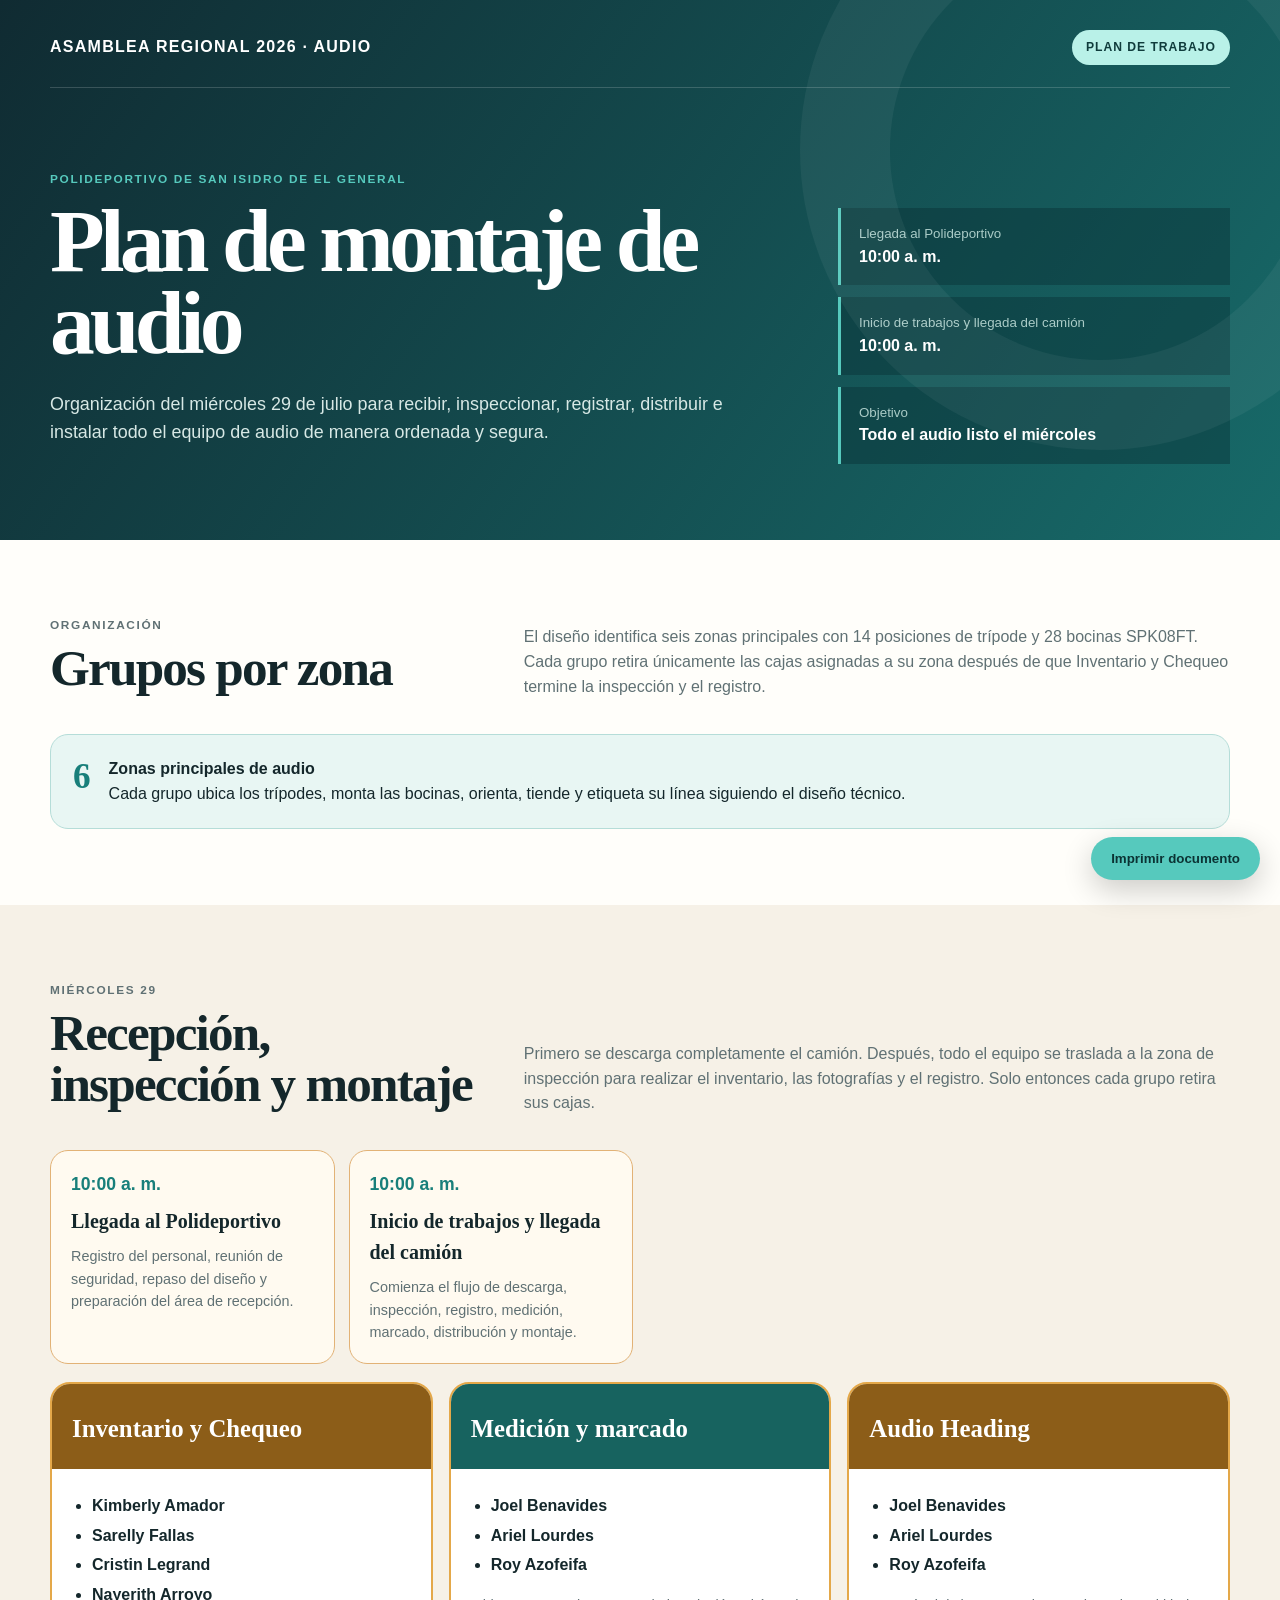
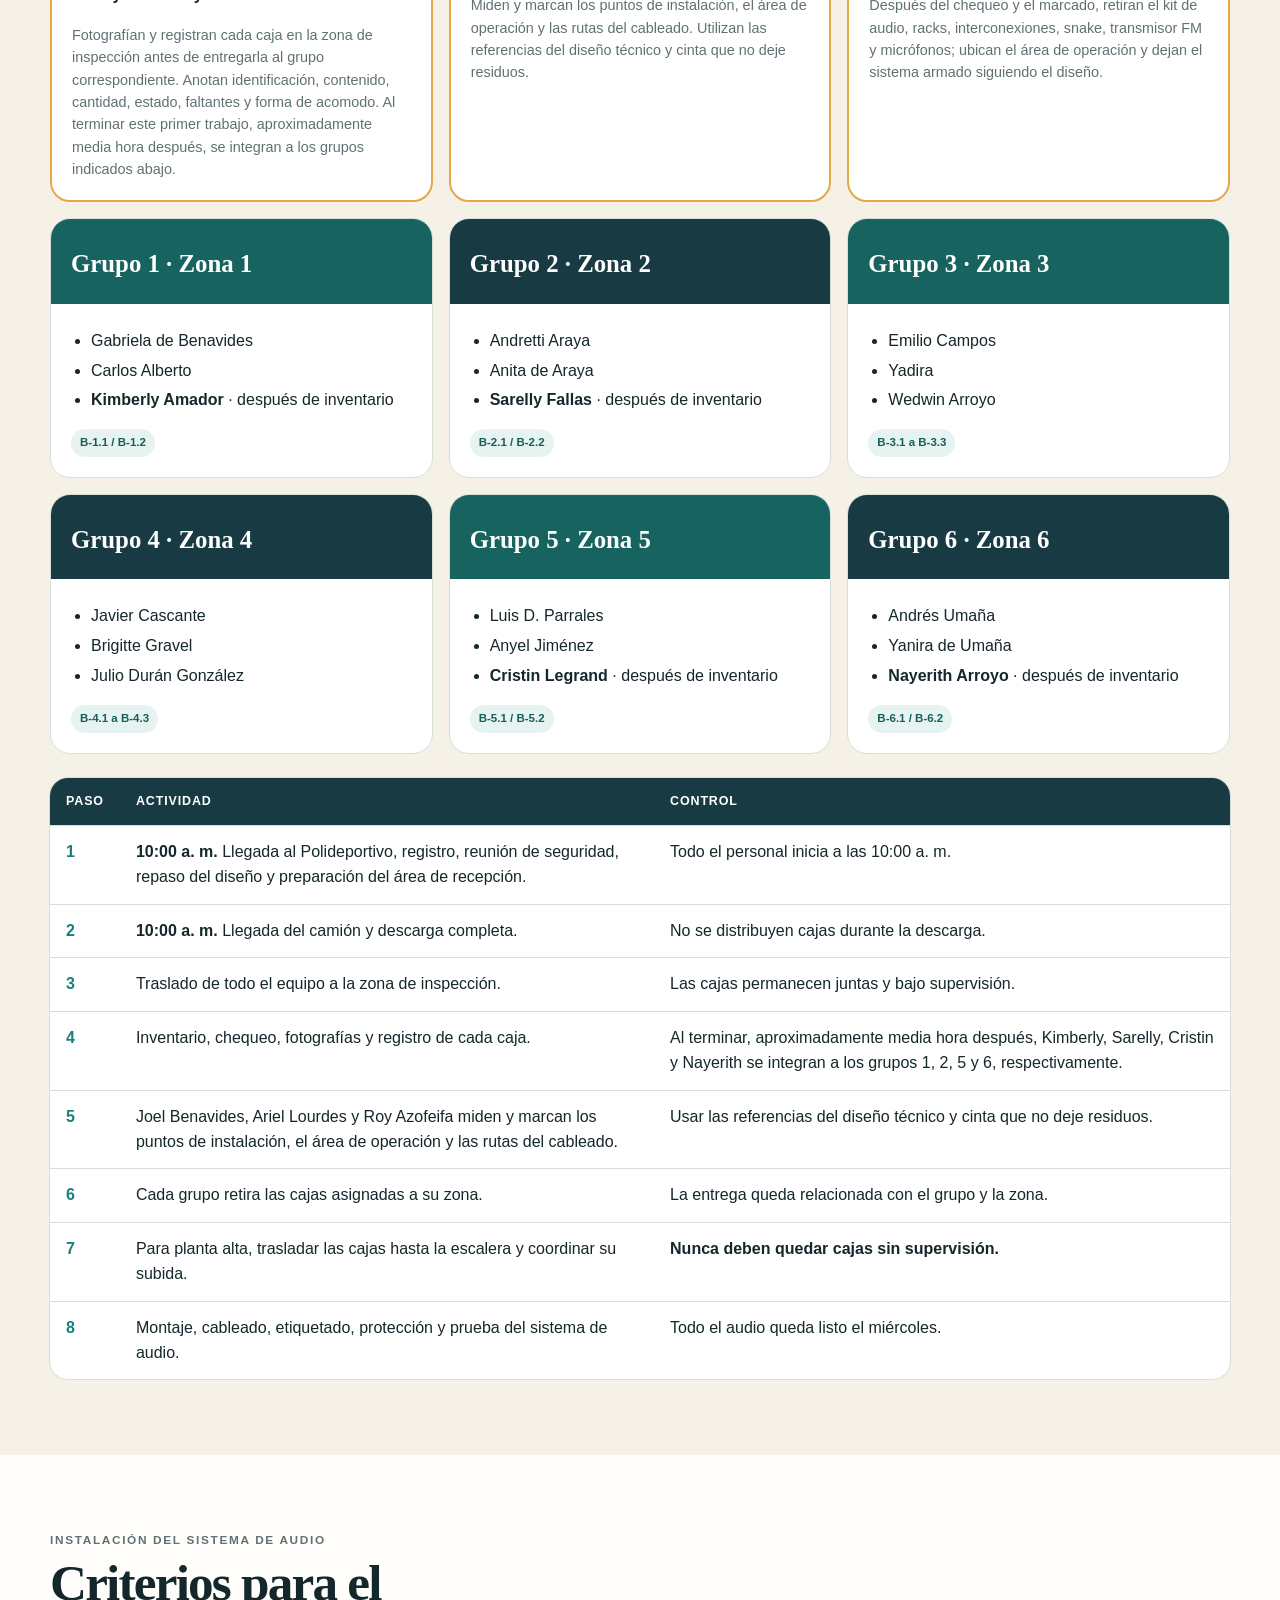
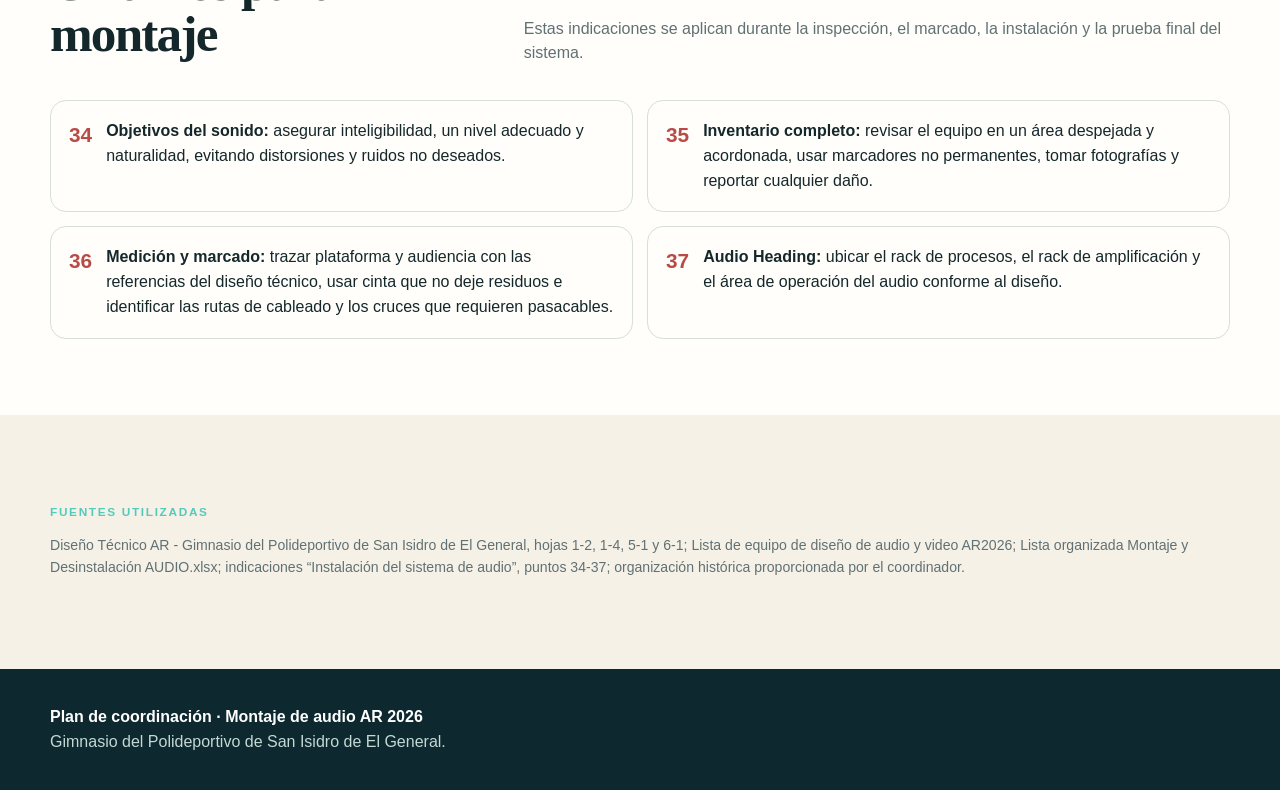
==== commit 1b28f6cd: "Actualizar inventario y grupos Cambia Itinerario por Inventario, elimina la sección Recepción del eq" ====
--- a/compact.html
+++ b/compact.html
@@ -10,53 +10,27 @@
 <body>
   <header class="hero"><div class="shell"><div class="brand"><strong>ASAMBLEA REGIONAL 2026 · AUDIO</strong><span class="status">Plan de trabajo</span></div><div class="hero-grid"><div><p class="eyebrow">Polideportivo de San Isidro de El General</p><h1>Plan de montaje de audio</h1><p class="lead">Organización del miércoles 29 de julio para recibir, inspeccionar, registrar, distribuir e instalar todo el equipo de audio de manera ordenada y segura.</p></div><div class="hero-facts"><div><small>Llegada al Polideportivo</small><b>10:00 a. m.</b></div><div><small>Inicio de trabajos y llegada del camión</small><b>10:00 a. m.</b></div><div><small>Objetivo</small><b>Todo el audio listo el miércoles</b></div></div></div></div></header>
 
-  <section class="section"><div class="shell"><div class="section-head"><div><p class="kicker">Organización</p><h2>Grupos por zona</h2></div><p>El diseño identifica seis zonas principales con 14 posiciones de trípode y 28 bocinas SPK08FT. Cada grupo retira únicamente las cajas asignadas a su zona después de que Itinerario y Chequeo termine la inspección y el registro.</p></div><div class="callout"><div class="num">6</div><p><b>Zonas principales de audio</b><br>Cada grupo ubica los trípodes, monta las bocinas, orienta, tiende y etiqueta su línea siguiendo el diseño técnico.</p></div></div></section>
+  <section class="section"><div class="shell"><div class="section-head"><div><p class="kicker">Organización</p><h2>Grupos por zona</h2></div><p>El diseño identifica seis zonas principales con 14 posiciones de trípode y 28 bocinas SPK08FT. Cada grupo retira únicamente las cajas asignadas a su zona después de que Inventario y Chequeo termine la inspección y el registro.</p></div><div class="callout"><div class="num">6</div><p><b>Zonas principales de audio</b><br>Cada grupo ubica los trípodes, monta las bocinas, orienta, tiende y etiqueta su línea siguiendo el diseño técnico.</p></div></div></section>
 
-  <section class="section alt"><div class="shell"><div class="section-head"><div><p class="kicker">Miércoles 29</p><h2>Recepción, inspección y montaje</h2></div><p>Primero se descarga completamente el camión. Después, todo el equipo se traslada a la zona de inspección para realizar el itinerario, las fotografías y el registro. Solo entonces cada grupo retira sus cajas.</p></div>
+  <section class="section alt"><div class="shell"><div class="section-head"><div><p class="kicker">Miércoles 29</p><h2>Recepción, inspección y montaje</h2></div><p>Primero se descarga completamente el camión. Después, todo el equipo se traslada a la zona de inspección para realizar el inventario, las fotografías y el registro. Solo entonces cada grupo retira sus cajas.</p></div>
     <div class="timeline"><article class="time-card critical"><time>10:00 a. m.</time><h3>Llegada al Polideportivo</h3><p>Registro del personal, reunión de seguridad, repaso del diseño y preparación del área de recepción.</p></article><article class="time-card critical"><time>10:00 a. m.</time><h3>Inicio de trabajos y llegada del camión</h3><p>Comienza el flujo de descarga, inspección, registro, medición, marcado, distribución y montaje.</p></article></div>
     <div style="height:18px"></div>
     <div class="teams">
-      <article class="team special"><div class="team-top"><h3>Itinerario y Chequeo</h3></div><div class="team-body"><ul><li><b>Kimberly Amador</b></li><li><b>Sarelly Fallas</b></li><li><b>Cristin Legrand</b></li><li><b>Nayerith Arroyo</b></li></ul><p class="task">Fotografían y registran cada caja en la zona de inspección antes de entregarla al grupo correspondiente. Anotan identificación, contenido, cantidad, estado, faltantes y forma de acomodo.</p></div></article>
+      <article class="team special"><div class="team-top"><h3>Inventario y Chequeo</h3></div><div class="team-body"><ul><li><b>Kimberly Amador</b></li><li><b>Sarelly Fallas</b></li><li><b>Cristin Legrand</b></li><li><b>Nayerith Arroyo</b></li></ul><p class="task">Fotografían y registran cada caja en la zona de inspección antes de entregarla al grupo correspondiente. Anotan identificación, contenido, cantidad, estado, faltantes y forma de acomodo. Al terminar este primer trabajo, aproximadamente media hora después, se integran a los grupos indicados abajo.</p></div></article>
       <article class="team special"><div class="team-top"><h3>Medición y marcado</h3></div><div class="team-body"><ul><li><b>Joel Benavides</b></li><li><b>Ariel Lourdes</b></li><li><b>Roy Azofeifa</b></li></ul><p class="task">Miden y marcan los puntos de instalación, el área de operación y las rutas del cableado. Utilizan las referencias del diseño técnico y cinta que no deje residuos.</p></div></article>
       <article class="team special"><div class="team-top"><h3>Audio Heading</h3></div><div class="team-body"><ul><li><b>Joel Benavides</b></li><li><b>Ariel Lourdes</b></li><li><b>Roy Azofeifa</b></li></ul><p class="task">Después del chequeo y el marcado, retiran el kit de audio, racks, interconexiones, snake, transmisor FM y micrófonos; ubican el área de operación y dejan el sistema armado siguiendo el diseño.</p></div></article>
-      <article class="team"><div class="team-top"><h3>Grupo 1 · Zona 1</h3></div><div class="team-body"><ul><li>Gabriela de Benavides</li><li>Carlos Alberto</li></ul><span class="tag">B-1.1 / B-1.2</span></div></article>
-      <article class="team"><div class="team-top"><h3>Grupo 2 · Zona 2</h3></div><div class="team-body"><ul><li>Andretti Araya</li><li>Anita de Araya</li></ul><span class="tag">B-2.1 / B-2.2</span></div></article>
+      <article class="team"><div class="team-top"><h3>Grupo 1 · Zona 1</h3></div><div class="team-body"><ul><li>Gabriela de Benavides</li><li>Carlos Alberto</li><li><b>Kimberly Amador</b> · después de inventario</li></ul><span class="tag">B-1.1 / B-1.2</span></div></article>
+      <article class="team"><div class="team-top"><h3>Grupo 2 · Zona 2</h3></div><div class="team-body"><ul><li>Andretti Araya</li><li>Anita de Araya</li><li><b>Sarelly Fallas</b> · después de inventario</li></ul><span class="tag">B-2.1 / B-2.2</span></div></article>
       <article class="team"><div class="team-top"><h3>Grupo 3 · Zona 3</h3></div><div class="team-body"><ul><li>Emilio Campos</li><li>Yadira</li><li>Wedwin Arroyo</li></ul><span class="tag">B-3.1 a B-3.3</span></div></article>
       <article class="team"><div class="team-top"><h3>Grupo 4 · Zona 4</h3></div><div class="team-body"><ul><li>Javier Cascante</li><li>Brigitte Gravel</li><li>Julio Durán González</li></ul><span class="tag">B-4.1 a B-4.3</span></div></article>
-      <article class="team"><div class="team-top"><h3>Grupo 5 · Zona 5</h3></div><div class="team-body"><ul><li>Luis D. Parrales</li><li>Anyel Jiménez</li></ul><span class="tag">B-5.1 / B-5.2</span></div></article>
-      <article class="team"><div class="team-top"><h3>Grupo 6 · Zona 6</h3></div><div class="team-body"><ul><li>Andrés Umaña</li><li>Yanira de Umaña</li></ul><span class="tag">B-6.1 / B-6.2</span></div></article>
+      <article class="team"><div class="team-top"><h3>Grupo 5 · Zona 5</h3></div><div class="team-body"><ul><li>Luis D. Parrales</li><li>Anyel Jiménez</li><li><b>Cristin Legrand</b> · después de inventario</li></ul><span class="tag">B-5.1 / B-5.2</span></div></article>
+      <article class="team"><div class="team-top"><h3>Grupo 6 · Zona 6</h3></div><div class="team-body"><ul><li>Andrés Umaña</li><li>Yanira de Umaña</li><li><b>Nayerith Arroyo</b> · después de inventario</li></ul><span class="tag">B-6.1 / B-6.2</span></div></article>
     </div>
     <div style="height:24px"></div>
-    <table class="schedule"><thead><tr><th>Paso</th><th>Actividad</th><th>Control</th></tr></thead><tbody><tr><td>1</td><td><b>10:00 a. m.</b> Llegada al Polideportivo, registro, reunión de seguridad, repaso del diseño y preparación del área de recepción.</td><td>Todo el personal inicia a las 10:00 a. m.</td></tr><tr><td>2</td><td><b>10:00 a. m.</b> Llegada del camión y descarga completa.</td><td>No se distribuyen cajas durante la descarga.</td></tr><tr><td>3</td><td>Traslado de todo el equipo a la zona de inspección.</td><td>Las cajas permanecen juntas y bajo supervisión.</td></tr><tr><td>4</td><td>Itinerario, chequeo, fotografías y registro de cada caja.</td><td>Ninguna caja se entrega sin quedar documentada.</td></tr><tr><td>5</td><td>Joel Benavides, Ariel Lourdes y Roy Azofeifa miden y marcan los puntos de instalación, el área de operación y las rutas del cableado.</td><td>Usar las referencias del diseño técnico y cinta que no deje residuos.</td></tr><tr><td>6</td><td>Cada grupo retira las cajas asignadas a su zona.</td><td>La entrega queda relacionada con el grupo y la zona.</td></tr><tr><td>7</td><td>Para planta alta, trasladar las cajas hasta la escalera y coordinar su subida.</td><td><b>Nunca deben quedar cajas sin supervisión.</b></td></tr><tr><td>8</td><td>Montaje, cableado, etiquetado, protección y prueba del sistema de audio.</td><td>Todo el audio queda listo el miércoles.</td></tr></tbody></table>
+    <table class="schedule"><thead><tr><th>Paso</th><th>Actividad</th><th>Control</th></tr></thead><tbody><tr><td>1</td><td><b>10:00 a. m.</b> Llegada al Polideportivo, registro, reunión de seguridad, repaso del diseño y preparación del área de recepción.</td><td>Todo el personal inicia a las 10:00 a. m.</td></tr><tr><td>2</td><td><b>10:00 a. m.</b> Llegada del camión y descarga completa.</td><td>No se distribuyen cajas durante la descarga.</td></tr><tr><td>3</td><td>Traslado de todo el equipo a la zona de inspección.</td><td>Las cajas permanecen juntas y bajo supervisión.</td></tr><tr><td>4</td><td>Inventario, chequeo, fotografías y registro de cada caja.</td><td>Al terminar, aproximadamente media hora después, Kimberly, Sarelly, Cristin y Nayerith se integran a los grupos 1, 2, 5 y 6, respectivamente.</td></tr><tr><td>5</td><td>Joel Benavides, Ariel Lourdes y Roy Azofeifa miden y marcan los puntos de instalación, el área de operación y las rutas del cableado.</td><td>Usar las referencias del diseño técnico y cinta que no deje residuos.</td></tr><tr><td>6</td><td>Cada grupo retira las cajas asignadas a su zona.</td><td>La entrega queda relacionada con el grupo y la zona.</td></tr><tr><td>7</td><td>Para planta alta, trasladar las cajas hasta la escalera y coordinar su subida.</td><td><b>Nunca deben quedar cajas sin supervisión.</b></td></tr><tr><td>8</td><td>Montaje, cableado, etiquetado, protección y prueba del sistema de audio.</td><td>Todo el audio queda listo el miércoles.</td></tr></tbody></table>
   </div></section>
 
   <section class="section"><div class="shell"><div class="section-head"><div><p class="kicker">Instalación del sistema de audio</p><h2>Criterios para el montaje</h2></div><p>Estas indicaciones se aplican durante la inspección, el marcado, la instalación y la prueba final del sistema.</p></div><div class="safety"><article><b>34</b><p><strong>Objetivos del sonido:</strong> asegurar inteligibilidad, un nivel adecuado y naturalidad, evitando distorsiones y ruidos no deseados.</p></article><article><b>35</b><p><strong>Inventario completo:</strong> revisar el equipo en un área despejada y acordonada, usar marcadores no permanentes, tomar fotografías y reportar cualquier daño.</p></article><article><b>36</b><p><strong>Medición y marcado:</strong> trazar plataforma y audiencia con las referencias del diseño técnico, usar cinta que no deje residuos e identificar las rutas de cableado y los cruces que requieren pasacables.</p></article><article><b>37</b><p><strong>Audio Heading:</strong> ubicar el rack de procesos, el rack de amplificación y el área de operación del audio conforme al diseño.</p></article></div></div></section>
-
-  <section class="section"><div class="shell"><div class="section-head"><div><p class="kicker">Lista imprimible</p><h2>Recepción del equipo</h2></div><p>Marcar cada renglón únicamente después de verificar cantidad, estado y contenido. Kimberly Amador, Sarelly Fallas, Cristin Legrand y Nayerith Arroyo anotan cualquier diferencia y la relacionan con las fotografías de la caja correspondiente.</p></div>
-    <div class="log-fields"><div>Fecha:</div><div>Hora de llegada:</div><div>Camión / identificación:</div><div>Responsable que entrega:</div></div>
-    <div class="checklist-grid">
-      <label class="check-item"><input type="checkbox"><span><strong>Andamio, set</strong><small>Torre rodante de 4,5 m con accesorios.</small></span><span class="qty">2 sets</span></label>
-      <label class="check-item"><input type="checkbox"><span><strong>Bocinas SPK08FT, set</strong><small>Cada caja: 6 bocinas, trípodes, 6 herrajes y cables Speakon. Tres bocinas se destinan a plataforma.</small></span><span class="qty">6 sets</span></label>
-      <label class="check-item"><input type="checkbox"><span><strong>Estructura para pantalla LED</strong><small>Elevaciones y escaleras de 10 y 8 peldaños.</small></span><span class="qty">2 sets</span></label>
-      <label class="check-item"><input type="checkbox"><span><strong>Transmisor FM</strong><small>Set modelo genérico.</small></span><span class="qty">1 set</span></label>
-      <label class="check-item"><input type="checkbox"><span><strong>Kit de audio</strong><small>Rack de amplificación, rack de procesos y caja de interconexión.</small></span><span class="qty">1 set</span></label>
-      <label class="check-item"><input type="checkbox"><span><strong>Micrófonos DINMIC</strong><small>4 micrófonos, 4 sujetadores y 4 cables XLR de 10 m.</small></span><span class="qty">1 set</span></label>
-      <label class="check-item"><input type="checkbox"><span><strong>Monitor de 55 pulgadas</strong><small>Caja con elevador; área de participantes.</small></span><span class="qty">1 set</span></label>
-      <label class="check-item"><input type="checkbox"><span><strong>Monitores de 43 pulgadas</strong><small>Caja doble; departamentos y plataforma.</small></span><span class="qty">2 sets</span></label>
-      <label class="check-item"><input type="checkbox"><span><strong>Pantalla LED 5 x 3 m</strong><small>Modelo para exteriores.</small></span><span class="qty">2</span></label>
-      <label class="check-item"><input type="checkbox"><span><strong>Pedestales para micrófono</strong><small>Juego de 4 pedestales con bolsa.</small></span><span class="qty">1 set</span></label>
-      <label class="check-item"><input type="checkbox"><span><strong>Snake</strong><small>Con o sin caja de conexiones.</small></span><span class="qty">1 set</span></label>
-      <label class="check-item"><input type="checkbox"><span><strong>Video Headend</strong><small>2 cámaras, 2 trípodes y accesorios.</small></span><span class="qty">1 set</span></label>
-      <label class="check-item"><input type="checkbox"><span><strong>Película elástica</strong><small>Material local para volver a embalar.</small></span><span class="qty">Verificar</span></label>
-      <label class="check-item"><input type="checkbox"><span><strong>Cinta gaffer</strong><small>No sustituir por cinta que deje residuos.</small></span><span class="qty">Verificar</span></label>
-      <label class="check-item"><input type="checkbox"><span><strong>Extensiones eléctricas</strong><small>Uso rudo, tres hilos, mínimo calibre 14 AWG.</small></span><span class="qty">Verificar</span></label>
-      <label class="check-item"><input type="checkbox"><span><strong>Velcros para cables</strong><small>Medida de referencia: 1,2 cm x 20 cm.</small></span><span class="qty">Verificar</span></label>
-      <label class="check-item"><input type="checkbox"><span><strong>Cinta de precaución / No pase</strong><small>Verificar también los conos naranjas.</small></span><span class="qty">Verificar</span></label>
-      <label class="check-item"><input type="checkbox"><span><strong>Contrapesos y protectores de cable</strong><small>Contar y fotografiar por separado.</small></span><span class="qty">Contar</span></label>
-    </div>
-    <div class="log-fields"><div>Faltantes / daños:</div><div>N.º de fotografías:</div><div>Recibido por:</div><div>Firma:</div></div>
-  </div></section>
-
 
   <section class="section alt source-section"><div class="shell sources"><p class="kicker">Fuentes utilizadas</p><p>Diseño Técnico AR - Gimnasio del Polideportivo de San Isidro de El General, hojas 1-2, 1-4, 5-1 y 6-1; Lista de equipo de diseño de audio y video AR2026; Lista organizada Montaje y Desinstalación AUDIO.xlsx; indicaciones “Instalación del sistema de audio”, puntos 34-37; organización histórica proporcionada por el coordinador.</p><p class="print-footer"><strong>Plan de coordinación · Montaje de audio AR 2026</strong><br>Gimnasio del Polideportivo de San Isidro de El General.</p></div></section>
   <footer><div class="shell"><strong>Plan de coordinación · Montaje de audio AR 2026</strong><br>Gimnasio del Polideportivo de San Isidro de El General.</div></footer>
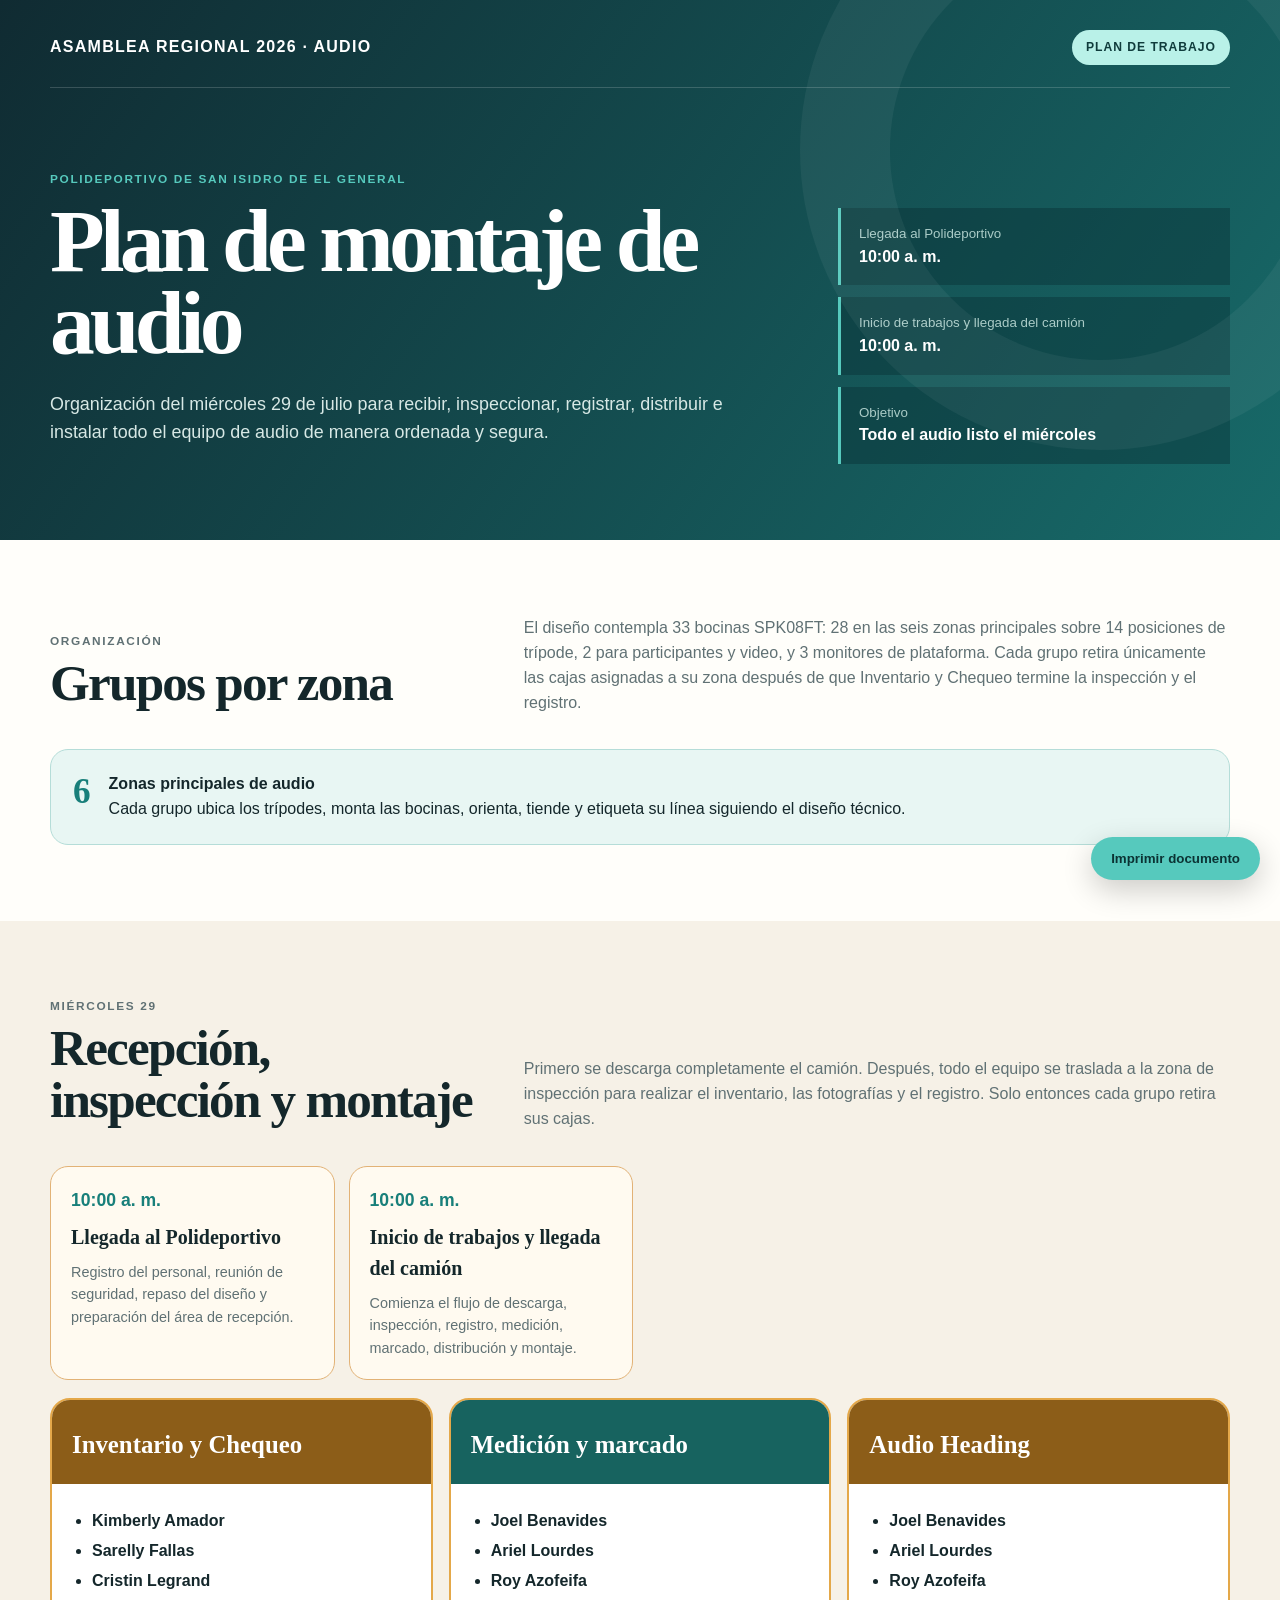
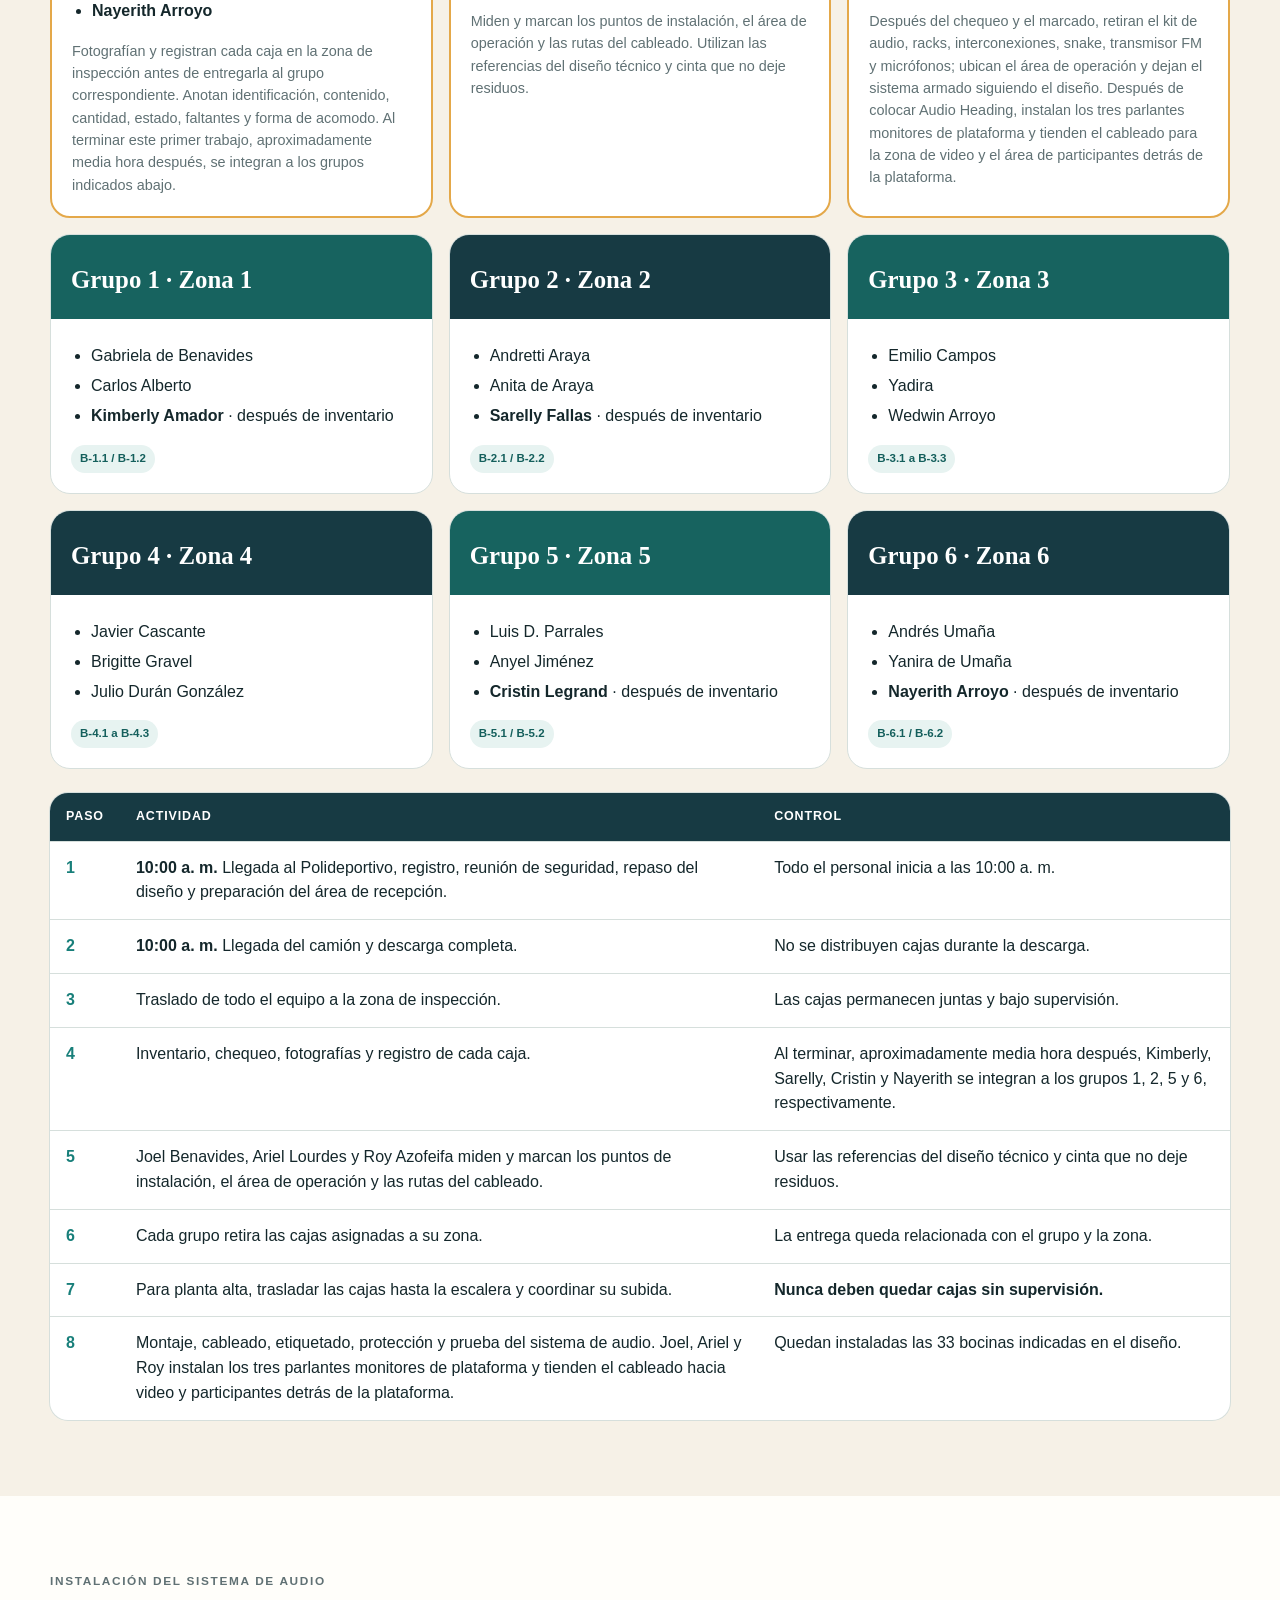
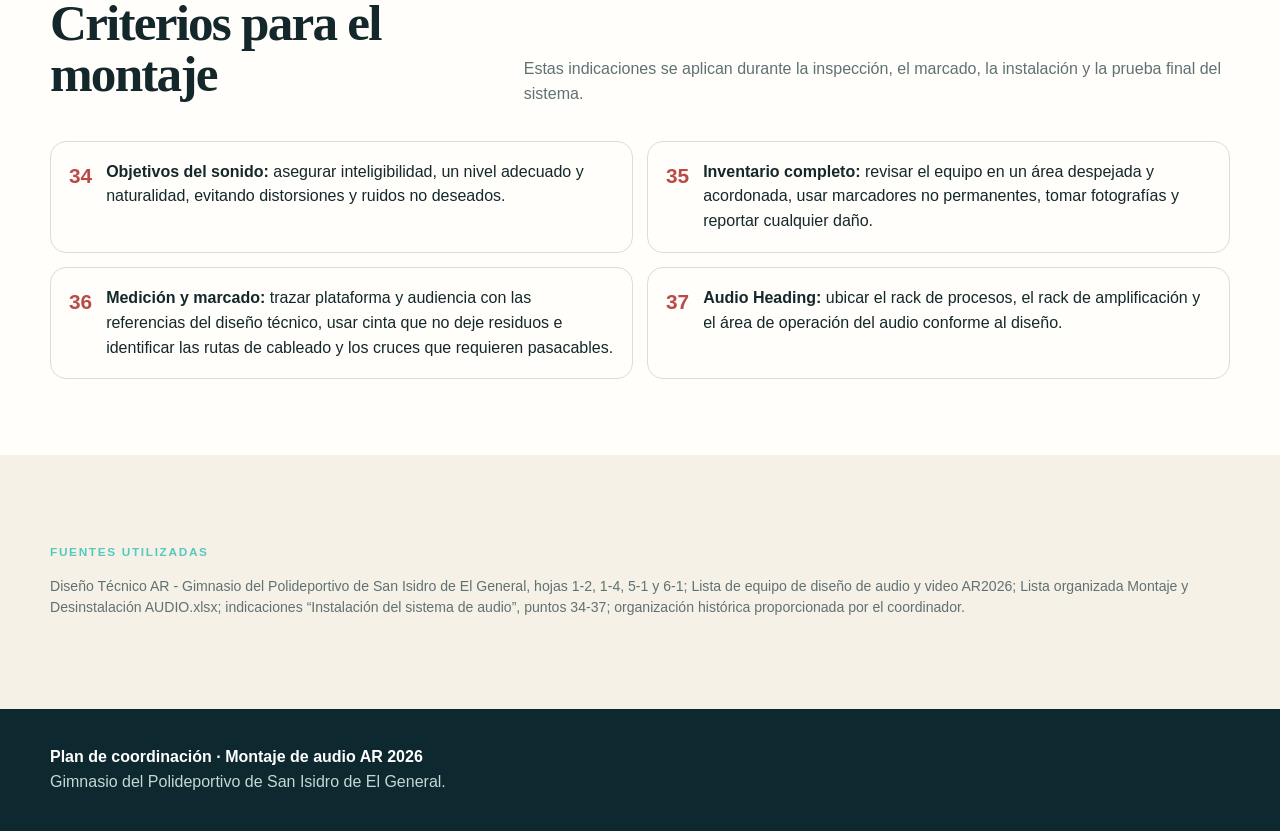
==== commit dea5b756: "Corregir total de bocinas y tareas de audio Confirma 33 bocinas instaladas: 28 en zonas, 2 para part" ====
--- a/compact.html
+++ b/compact.html
@@ -10,7 +10,7 @@
 <body>
   <header class="hero"><div class="shell"><div class="brand"><strong>ASAMBLEA REGIONAL 2026 · AUDIO</strong><span class="status">Plan de trabajo</span></div><div class="hero-grid"><div><p class="eyebrow">Polideportivo de San Isidro de El General</p><h1>Plan de montaje de audio</h1><p class="lead">Organización del miércoles 29 de julio para recibir, inspeccionar, registrar, distribuir e instalar todo el equipo de audio de manera ordenada y segura.</p></div><div class="hero-facts"><div><small>Llegada al Polideportivo</small><b>10:00 a. m.</b></div><div><small>Inicio de trabajos y llegada del camión</small><b>10:00 a. m.</b></div><div><small>Objetivo</small><b>Todo el audio listo el miércoles</b></div></div></div></div></header>
 
-  <section class="section"><div class="shell"><div class="section-head"><div><p class="kicker">Organización</p><h2>Grupos por zona</h2></div><p>El diseño identifica seis zonas principales con 14 posiciones de trípode y 28 bocinas SPK08FT. Cada grupo retira únicamente las cajas asignadas a su zona después de que Inventario y Chequeo termine la inspección y el registro.</p></div><div class="callout"><div class="num">6</div><p><b>Zonas principales de audio</b><br>Cada grupo ubica los trípodes, monta las bocinas, orienta, tiende y etiqueta su línea siguiendo el diseño técnico.</p></div></div></section>
+  <section class="section"><div class="shell"><div class="section-head"><div><p class="kicker">Organización</p><h2>Grupos por zona</h2></div><p>El diseño contempla 33 bocinas SPK08FT: 28 en las seis zonas principales sobre 14 posiciones de trípode, 2 para participantes y video, y 3 monitores de plataforma. Cada grupo retira únicamente las cajas asignadas a su zona después de que Inventario y Chequeo termine la inspección y el registro.</p></div><div class="callout"><div class="num">6</div><p><b>Zonas principales de audio</b><br>Cada grupo ubica los trípodes, monta las bocinas, orienta, tiende y etiqueta su línea siguiendo el diseño técnico.</p></div></div></section>
 
   <section class="section alt"><div class="shell"><div class="section-head"><div><p class="kicker">Miércoles 29</p><h2>Recepción, inspección y montaje</h2></div><p>Primero se descarga completamente el camión. Después, todo el equipo se traslada a la zona de inspección para realizar el inventario, las fotografías y el registro. Solo entonces cada grupo retira sus cajas.</p></div>
     <div class="timeline"><article class="time-card critical"><time>10:00 a. m.</time><h3>Llegada al Polideportivo</h3><p>Registro del personal, reunión de seguridad, repaso del diseño y preparación del área de recepción.</p></article><article class="time-card critical"><time>10:00 a. m.</time><h3>Inicio de trabajos y llegada del camión</h3><p>Comienza el flujo de descarga, inspección, registro, medición, marcado, distribución y montaje.</p></article></div>
@@ -18,7 +18,7 @@
     <div class="teams">
       <article class="team special"><div class="team-top"><h3>Inventario y Chequeo</h3></div><div class="team-body"><ul><li><b>Kimberly Amador</b></li><li><b>Sarelly Fallas</b></li><li><b>Cristin Legrand</b></li><li><b>Nayerith Arroyo</b></li></ul><p class="task">Fotografían y registran cada caja en la zona de inspección antes de entregarla al grupo correspondiente. Anotan identificación, contenido, cantidad, estado, faltantes y forma de acomodo. Al terminar este primer trabajo, aproximadamente media hora después, se integran a los grupos indicados abajo.</p></div></article>
       <article class="team special"><div class="team-top"><h3>Medición y marcado</h3></div><div class="team-body"><ul><li><b>Joel Benavides</b></li><li><b>Ariel Lourdes</b></li><li><b>Roy Azofeifa</b></li></ul><p class="task">Miden y marcan los puntos de instalación, el área de operación y las rutas del cableado. Utilizan las referencias del diseño técnico y cinta que no deje residuos.</p></div></article>
-      <article class="team special"><div class="team-top"><h3>Audio Heading</h3></div><div class="team-body"><ul><li><b>Joel Benavides</b></li><li><b>Ariel Lourdes</b></li><li><b>Roy Azofeifa</b></li></ul><p class="task">Después del chequeo y el marcado, retiran el kit de audio, racks, interconexiones, snake, transmisor FM y micrófonos; ubican el área de operación y dejan el sistema armado siguiendo el diseño.</p></div></article>
+      <article class="team special"><div class="team-top"><h3>Audio Heading</h3></div><div class="team-body"><ul><li><b>Joel Benavides</b></li><li><b>Ariel Lourdes</b></li><li><b>Roy Azofeifa</b></li></ul><p class="task">Después del chequeo y el marcado, retiran el kit de audio, racks, interconexiones, snake, transmisor FM y micrófonos; ubican el área de operación y dejan el sistema armado siguiendo el diseño. Después de colocar Audio Heading, instalan los tres parlantes monitores de plataforma y tienden el cableado para la zona de video y el área de participantes detrás de la plataforma.</p></div></article>
       <article class="team"><div class="team-top"><h3>Grupo 1 · Zona 1</h3></div><div class="team-body"><ul><li>Gabriela de Benavides</li><li>Carlos Alberto</li><li><b>Kimberly Amador</b> · después de inventario</li></ul><span class="tag">B-1.1 / B-1.2</span></div></article>
       <article class="team"><div class="team-top"><h3>Grupo 2 · Zona 2</h3></div><div class="team-body"><ul><li>Andretti Araya</li><li>Anita de Araya</li><li><b>Sarelly Fallas</b> · después de inventario</li></ul><span class="tag">B-2.1 / B-2.2</span></div></article>
       <article class="team"><div class="team-top"><h3>Grupo 3 · Zona 3</h3></div><div class="team-body"><ul><li>Emilio Campos</li><li>Yadira</li><li>Wedwin Arroyo</li></ul><span class="tag">B-3.1 a B-3.3</span></div></article>
@@ -27,7 +27,7 @@
       <article class="team"><div class="team-top"><h3>Grupo 6 · Zona 6</h3></div><div class="team-body"><ul><li>Andrés Umaña</li><li>Yanira de Umaña</li><li><b>Nayerith Arroyo</b> · después de inventario</li></ul><span class="tag">B-6.1 / B-6.2</span></div></article>
     </div>
     <div style="height:24px"></div>
-    <table class="schedule"><thead><tr><th>Paso</th><th>Actividad</th><th>Control</th></tr></thead><tbody><tr><td>1</td><td><b>10:00 a. m.</b> Llegada al Polideportivo, registro, reunión de seguridad, repaso del diseño y preparación del área de recepción.</td><td>Todo el personal inicia a las 10:00 a. m.</td></tr><tr><td>2</td><td><b>10:00 a. m.</b> Llegada del camión y descarga completa.</td><td>No se distribuyen cajas durante la descarga.</td></tr><tr><td>3</td><td>Traslado de todo el equipo a la zona de inspección.</td><td>Las cajas permanecen juntas y bajo supervisión.</td></tr><tr><td>4</td><td>Inventario, chequeo, fotografías y registro de cada caja.</td><td>Al terminar, aproximadamente media hora después, Kimberly, Sarelly, Cristin y Nayerith se integran a los grupos 1, 2, 5 y 6, respectivamente.</td></tr><tr><td>5</td><td>Joel Benavides, Ariel Lourdes y Roy Azofeifa miden y marcan los puntos de instalación, el área de operación y las rutas del cableado.</td><td>Usar las referencias del diseño técnico y cinta que no deje residuos.</td></tr><tr><td>6</td><td>Cada grupo retira las cajas asignadas a su zona.</td><td>La entrega queda relacionada con el grupo y la zona.</td></tr><tr><td>7</td><td>Para planta alta, trasladar las cajas hasta la escalera y coordinar su subida.</td><td><b>Nunca deben quedar cajas sin supervisión.</b></td></tr><tr><td>8</td><td>Montaje, cableado, etiquetado, protección y prueba del sistema de audio.</td><td>Todo el audio queda listo el miércoles.</td></tr></tbody></table>
+    <table class="schedule"><thead><tr><th>Paso</th><th>Actividad</th><th>Control</th></tr></thead><tbody><tr><td>1</td><td><b>10:00 a. m.</b> Llegada al Polideportivo, registro, reunión de seguridad, repaso del diseño y preparación del área de recepción.</td><td>Todo el personal inicia a las 10:00 a. m.</td></tr><tr><td>2</td><td><b>10:00 a. m.</b> Llegada del camión y descarga completa.</td><td>No se distribuyen cajas durante la descarga.</td></tr><tr><td>3</td><td>Traslado de todo el equipo a la zona de inspección.</td><td>Las cajas permanecen juntas y bajo supervisión.</td></tr><tr><td>4</td><td>Inventario, chequeo, fotografías y registro de cada caja.</td><td>Al terminar, aproximadamente media hora después, Kimberly, Sarelly, Cristin y Nayerith se integran a los grupos 1, 2, 5 y 6, respectivamente.</td></tr><tr><td>5</td><td>Joel Benavides, Ariel Lourdes y Roy Azofeifa miden y marcan los puntos de instalación, el área de operación y las rutas del cableado.</td><td>Usar las referencias del diseño técnico y cinta que no deje residuos.</td></tr><tr><td>6</td><td>Cada grupo retira las cajas asignadas a su zona.</td><td>La entrega queda relacionada con el grupo y la zona.</td></tr><tr><td>7</td><td>Para planta alta, trasladar las cajas hasta la escalera y coordinar su subida.</td><td><b>Nunca deben quedar cajas sin supervisión.</b></td></tr><tr><td>8</td><td>Montaje, cableado, etiquetado, protección y prueba del sistema de audio. Joel, Ariel y Roy instalan los tres parlantes monitores de plataforma y tienden el cableado hacia video y participantes detrás de la plataforma.</td><td>Quedan instaladas las 33 bocinas indicadas en el diseño.</td></tr></tbody></table>
   </div></section>
 
   <section class="section"><div class="shell"><div class="section-head"><div><p class="kicker">Instalación del sistema de audio</p><h2>Criterios para el montaje</h2></div><p>Estas indicaciones se aplican durante la inspección, el marcado, la instalación y la prueba final del sistema.</p></div><div class="safety"><article><b>34</b><p><strong>Objetivos del sonido:</strong> asegurar inteligibilidad, un nivel adecuado y naturalidad, evitando distorsiones y ruidos no deseados.</p></article><article><b>35</b><p><strong>Inventario completo:</strong> revisar el equipo en un área despejada y acordonada, usar marcadores no permanentes, tomar fotografías y reportar cualquier daño.</p></article><article><b>36</b><p><strong>Medición y marcado:</strong> trazar plataforma y audiencia con las referencias del diseño técnico, usar cinta que no deje residuos e identificar las rutas de cableado y los cruces que requieren pasacables.</p></article><article><b>37</b><p><strong>Audio Heading:</strong> ubicar el rack de procesos, el rack de amplificación y el área de operación del audio conforme al diseño.</p></article></div></div></section>
